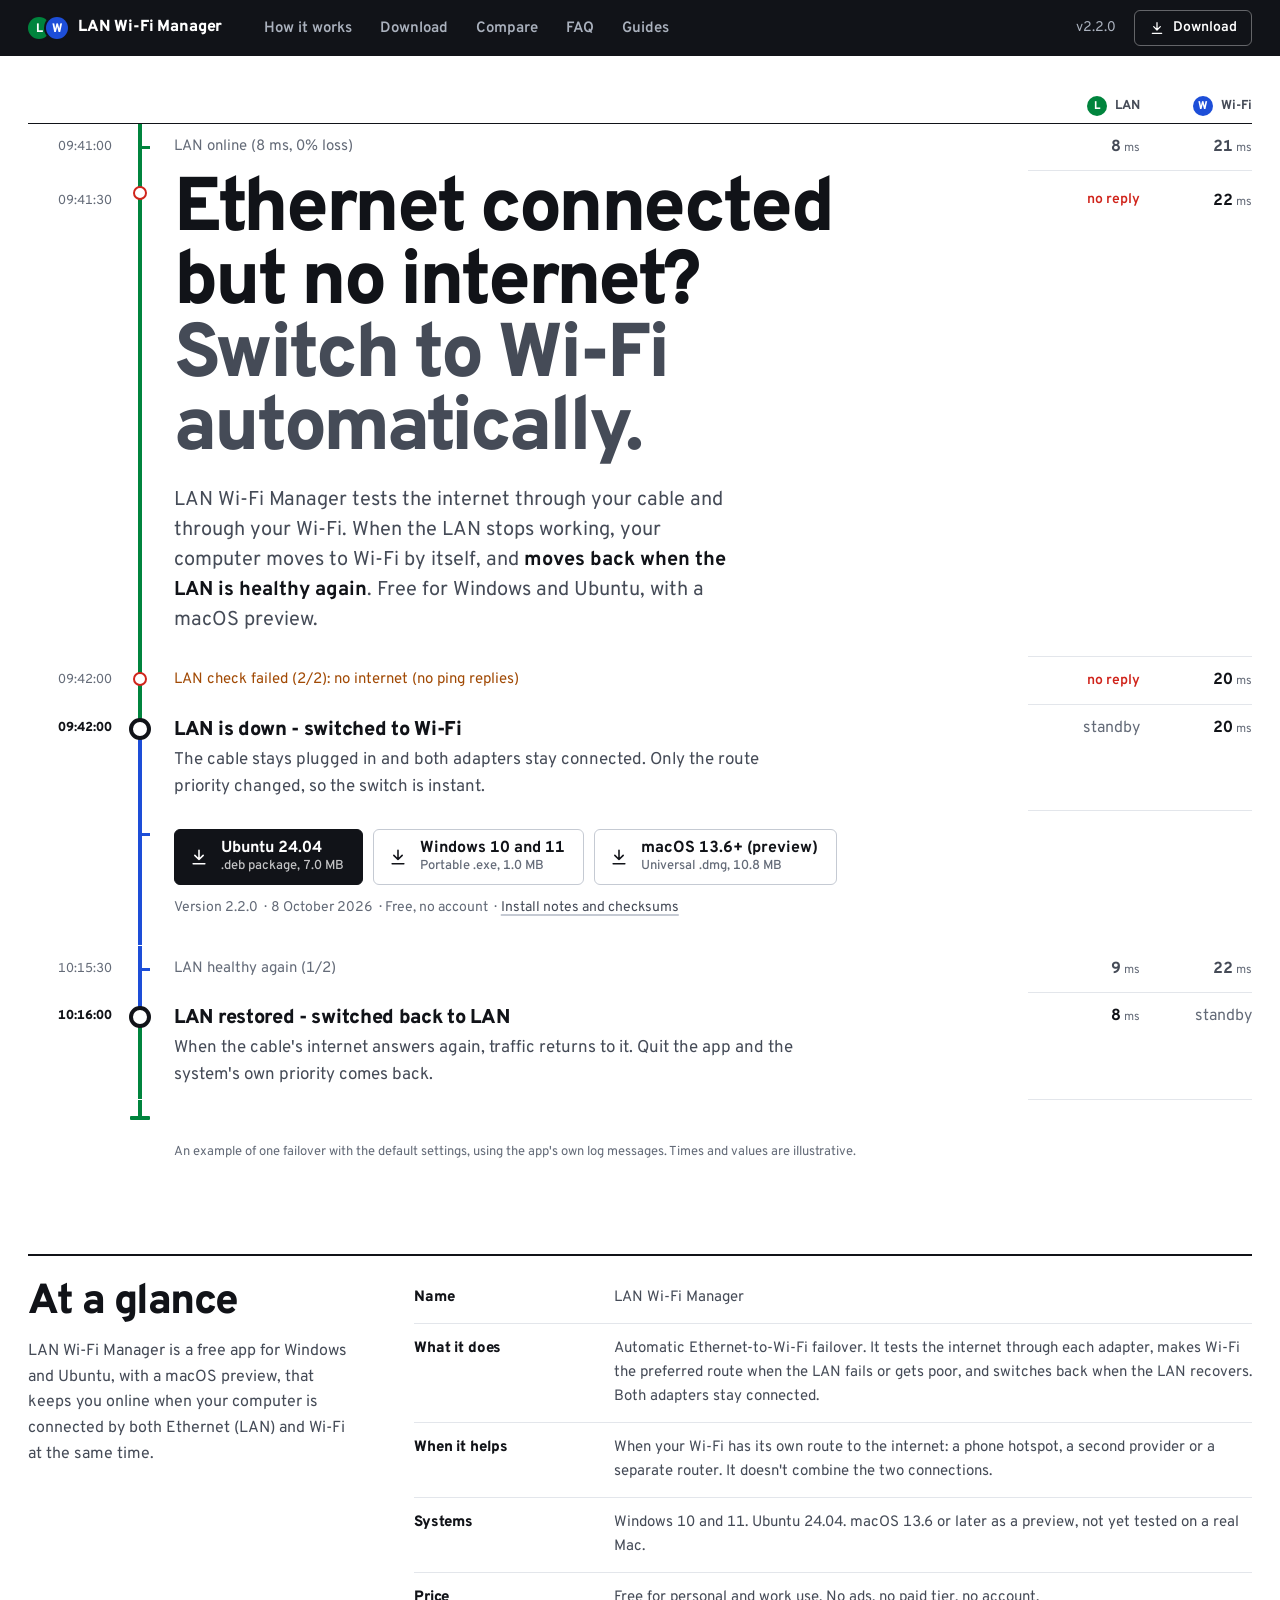
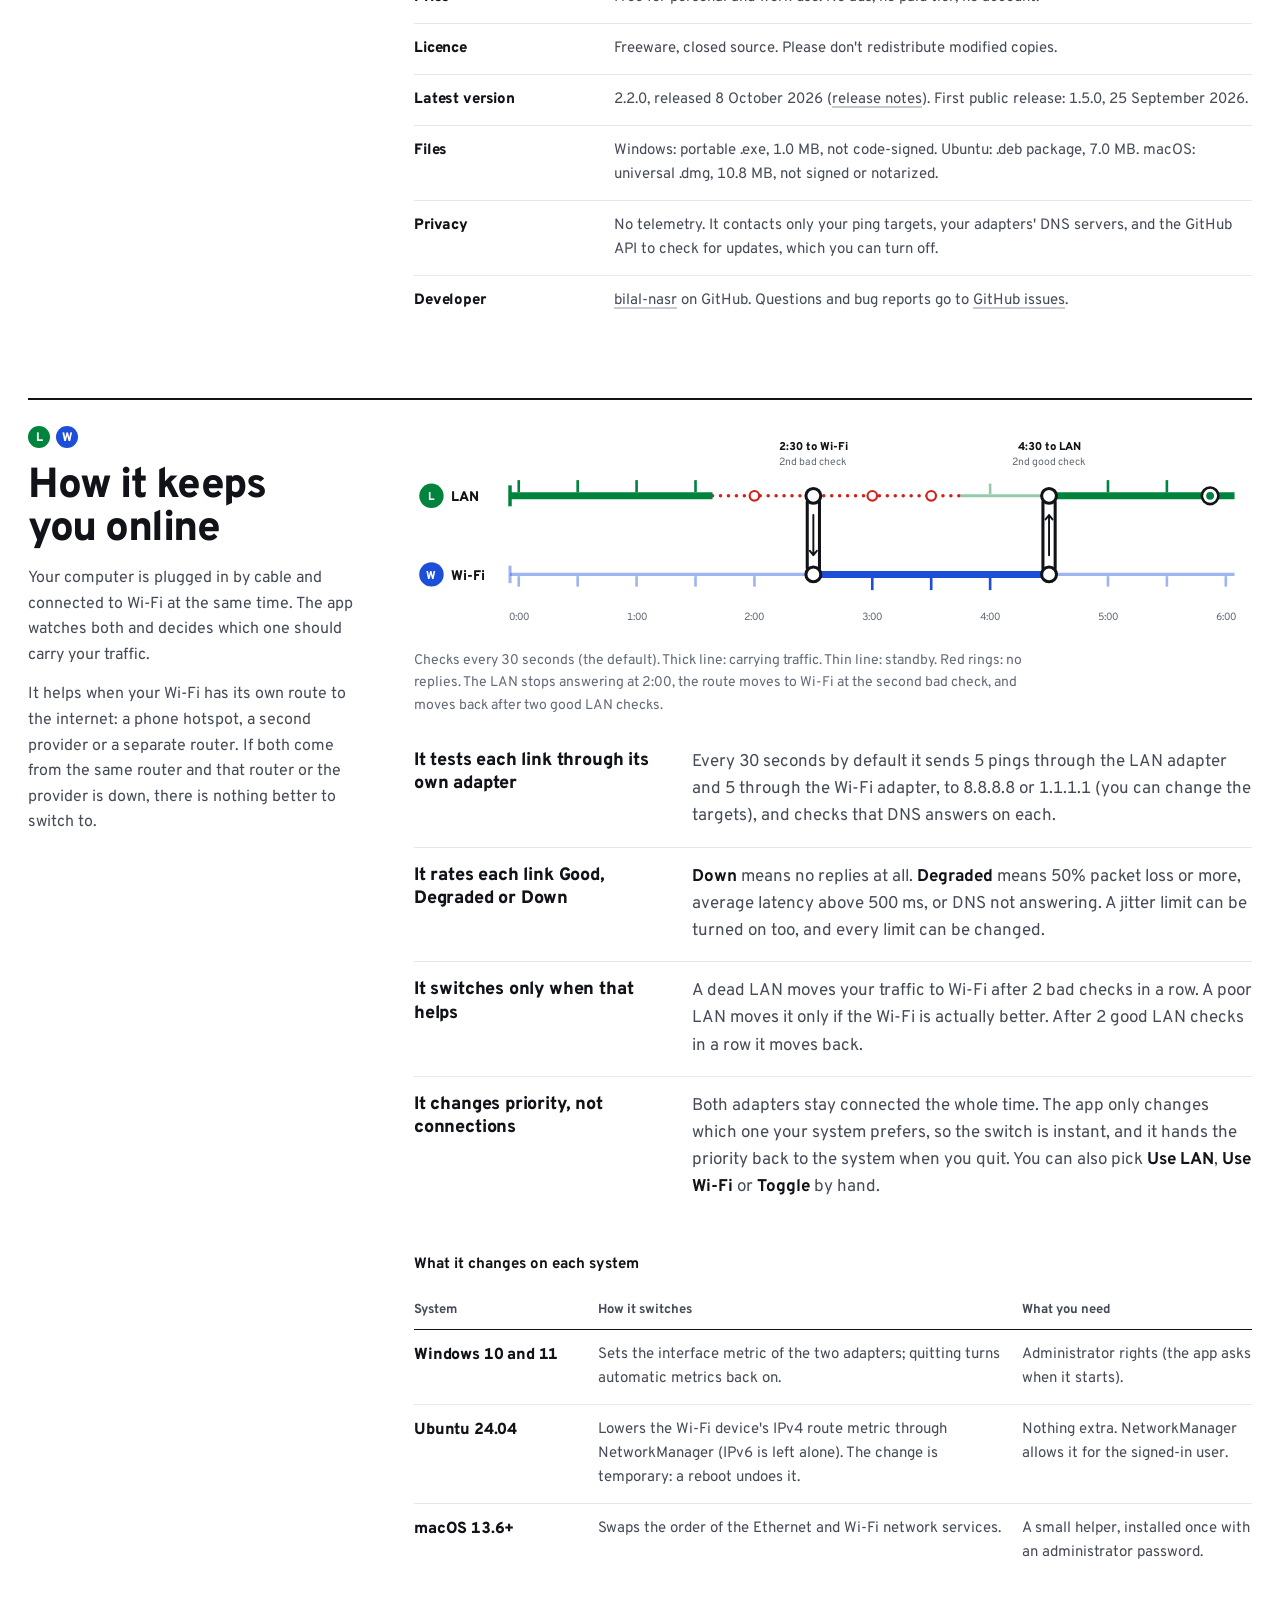
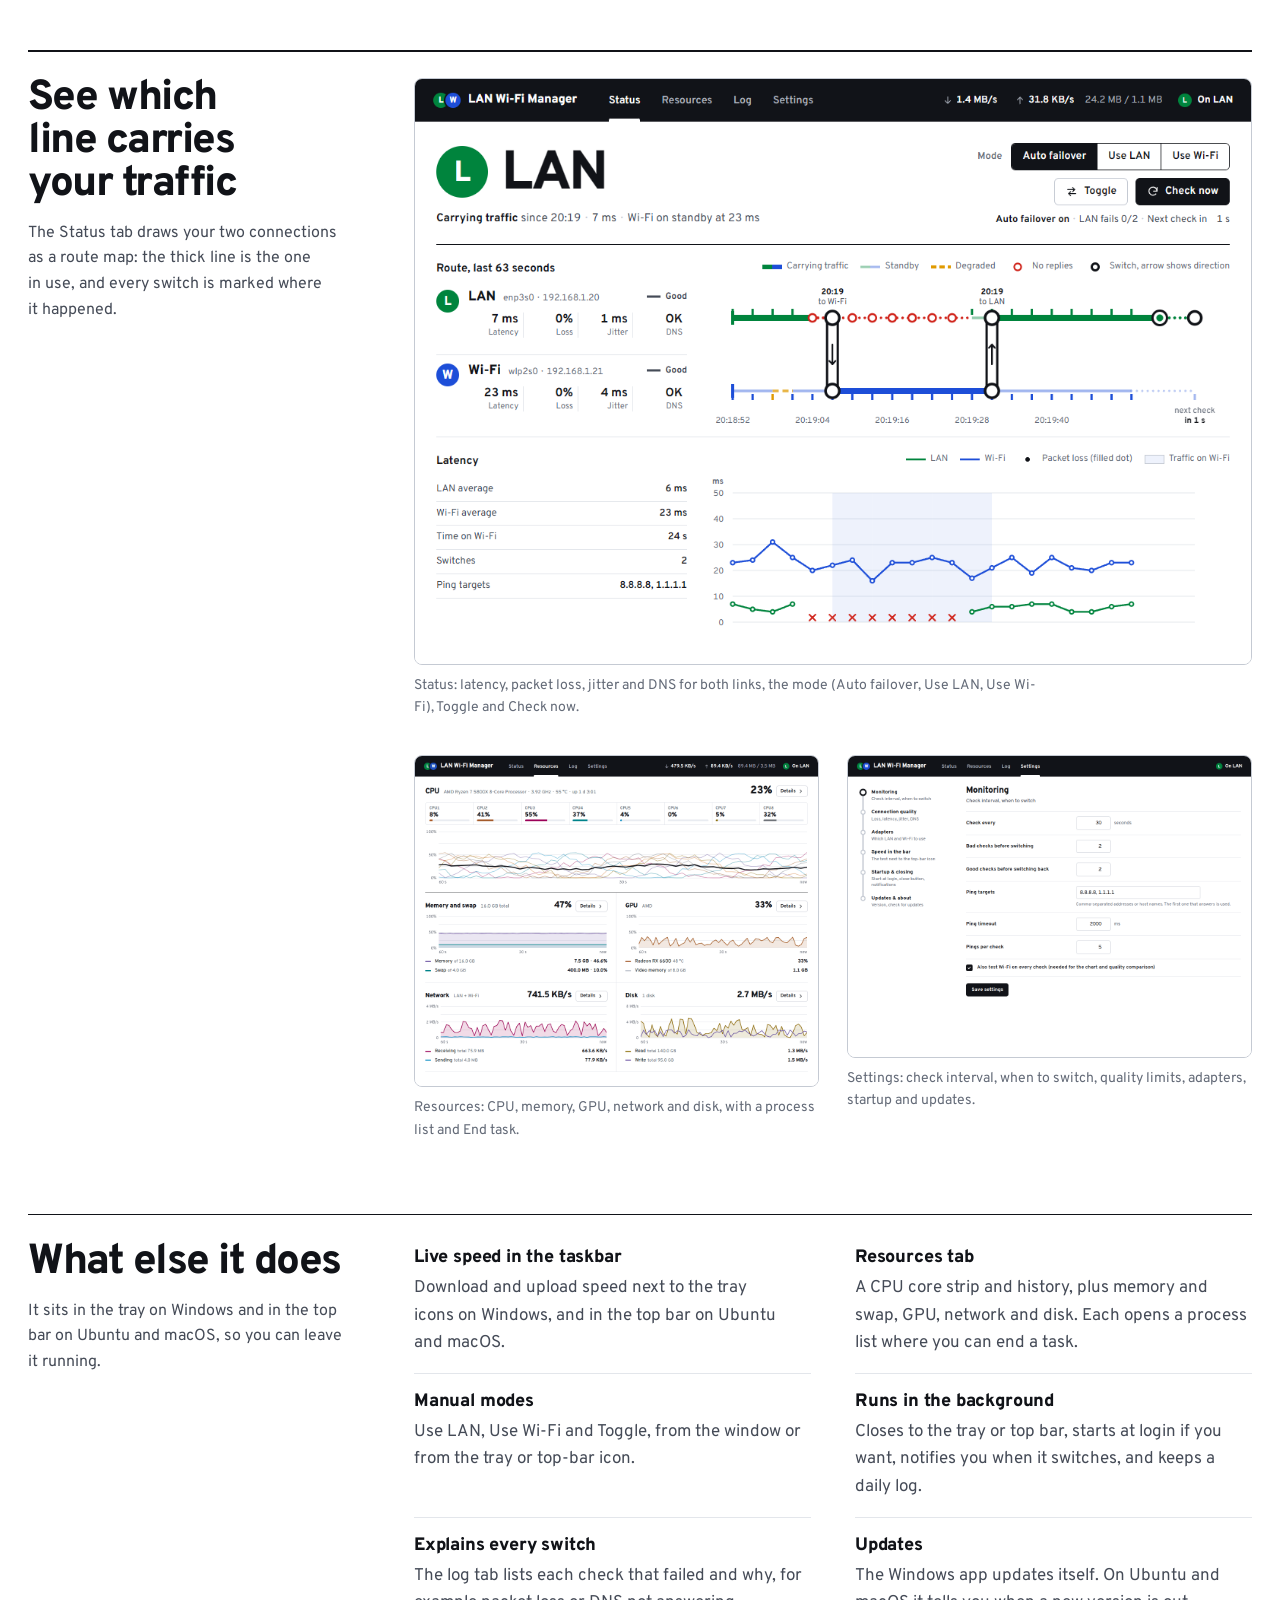
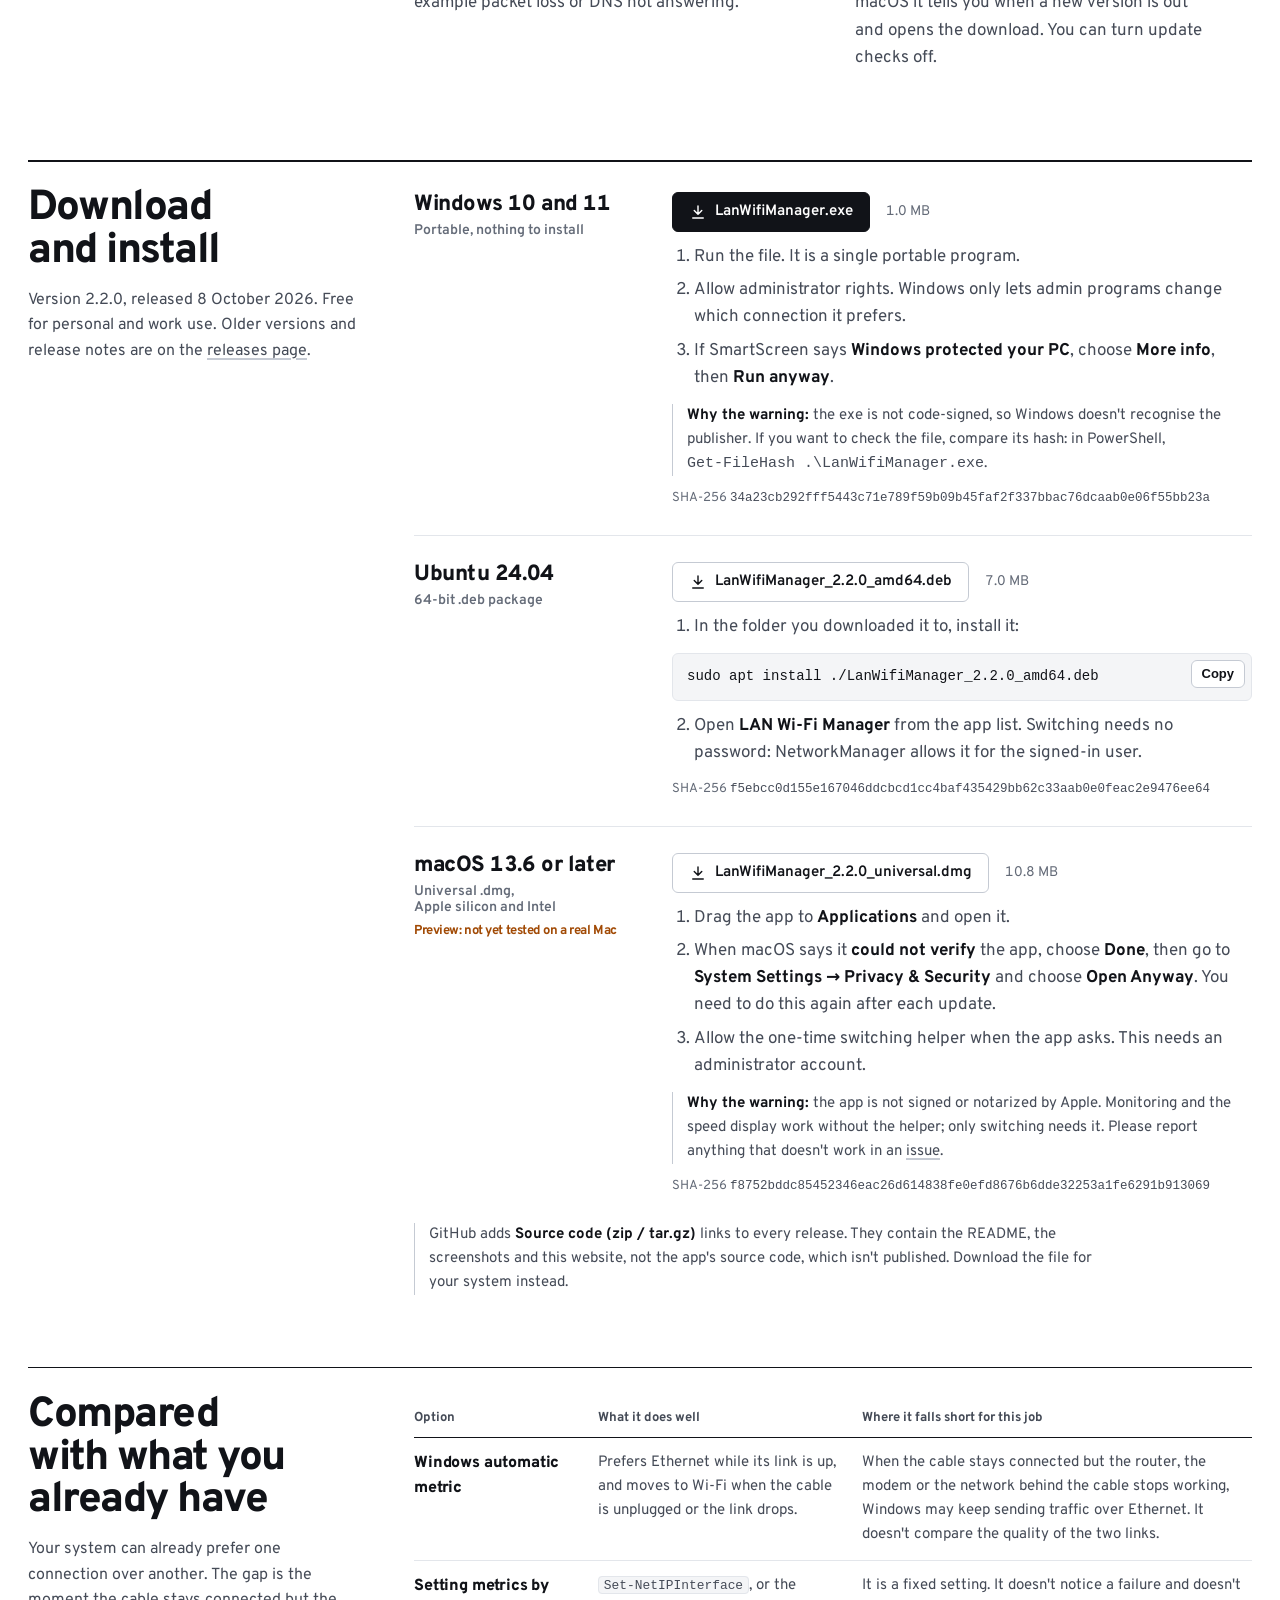
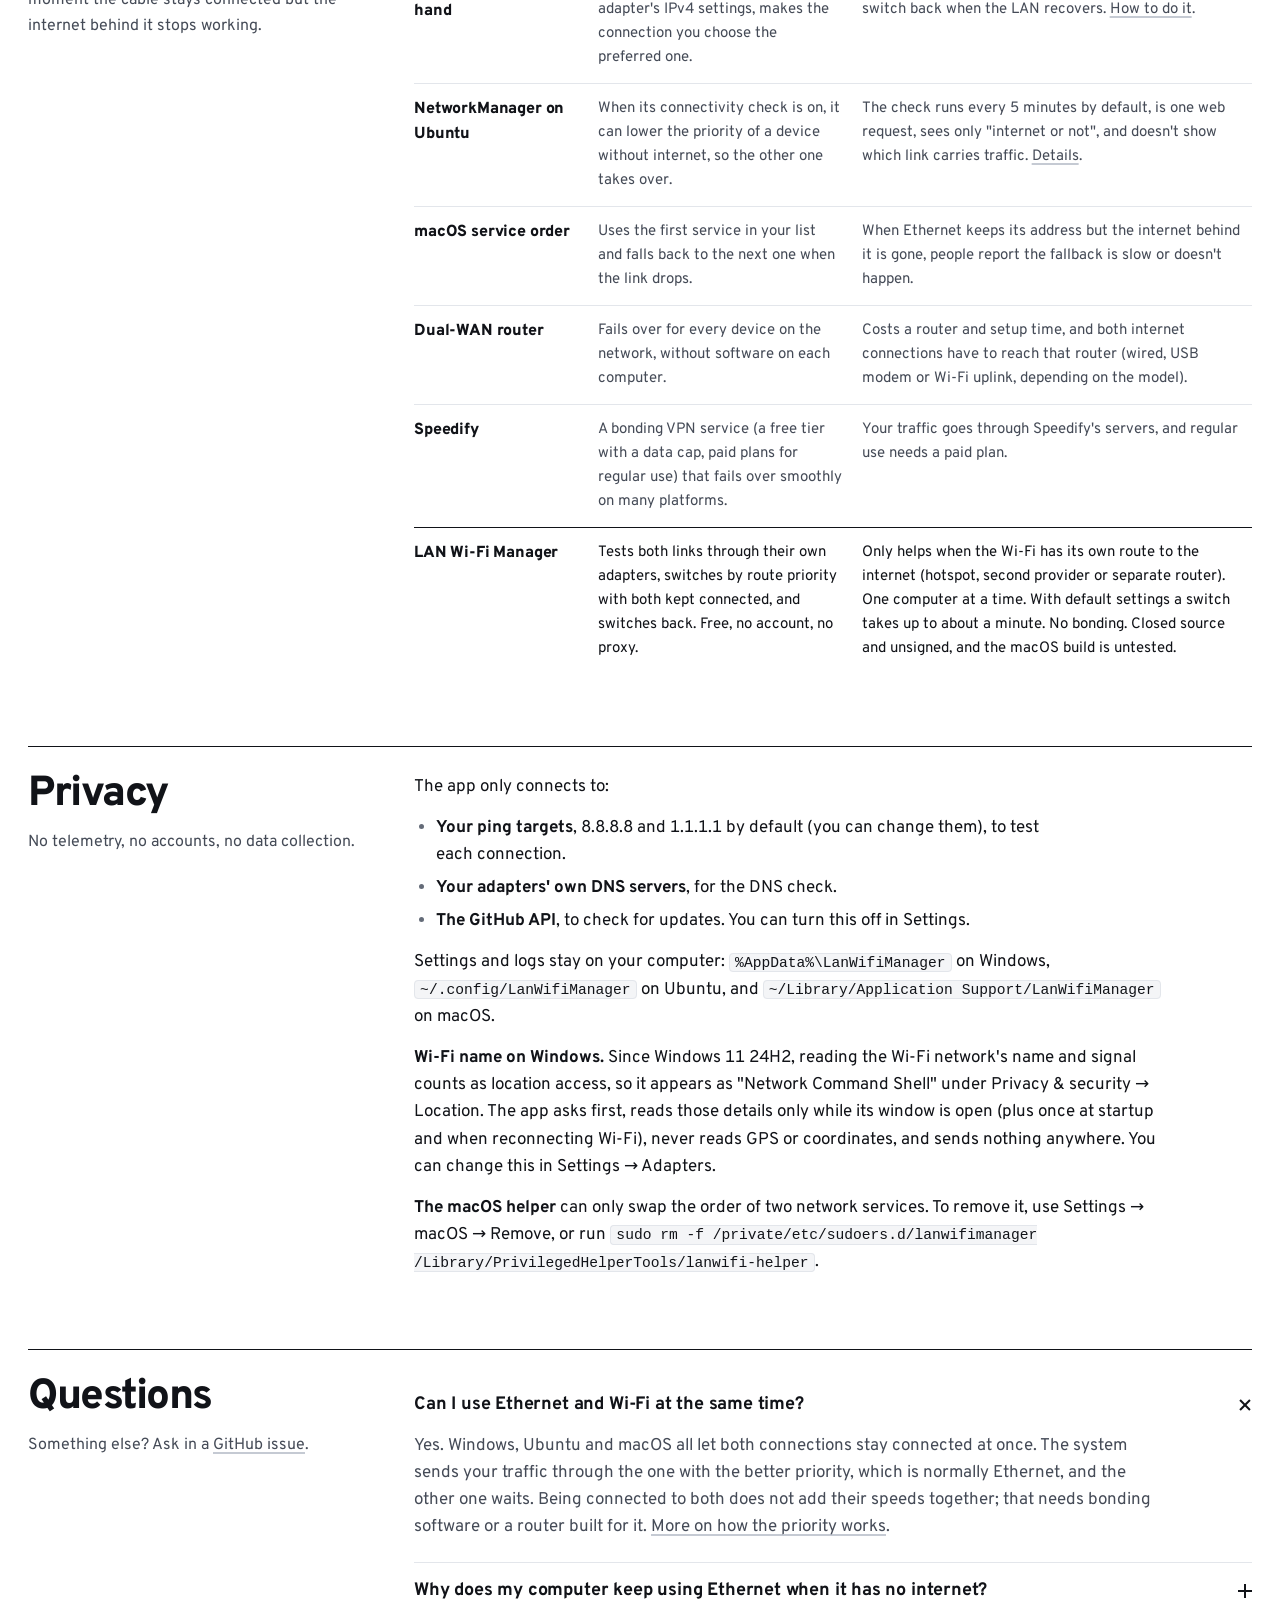
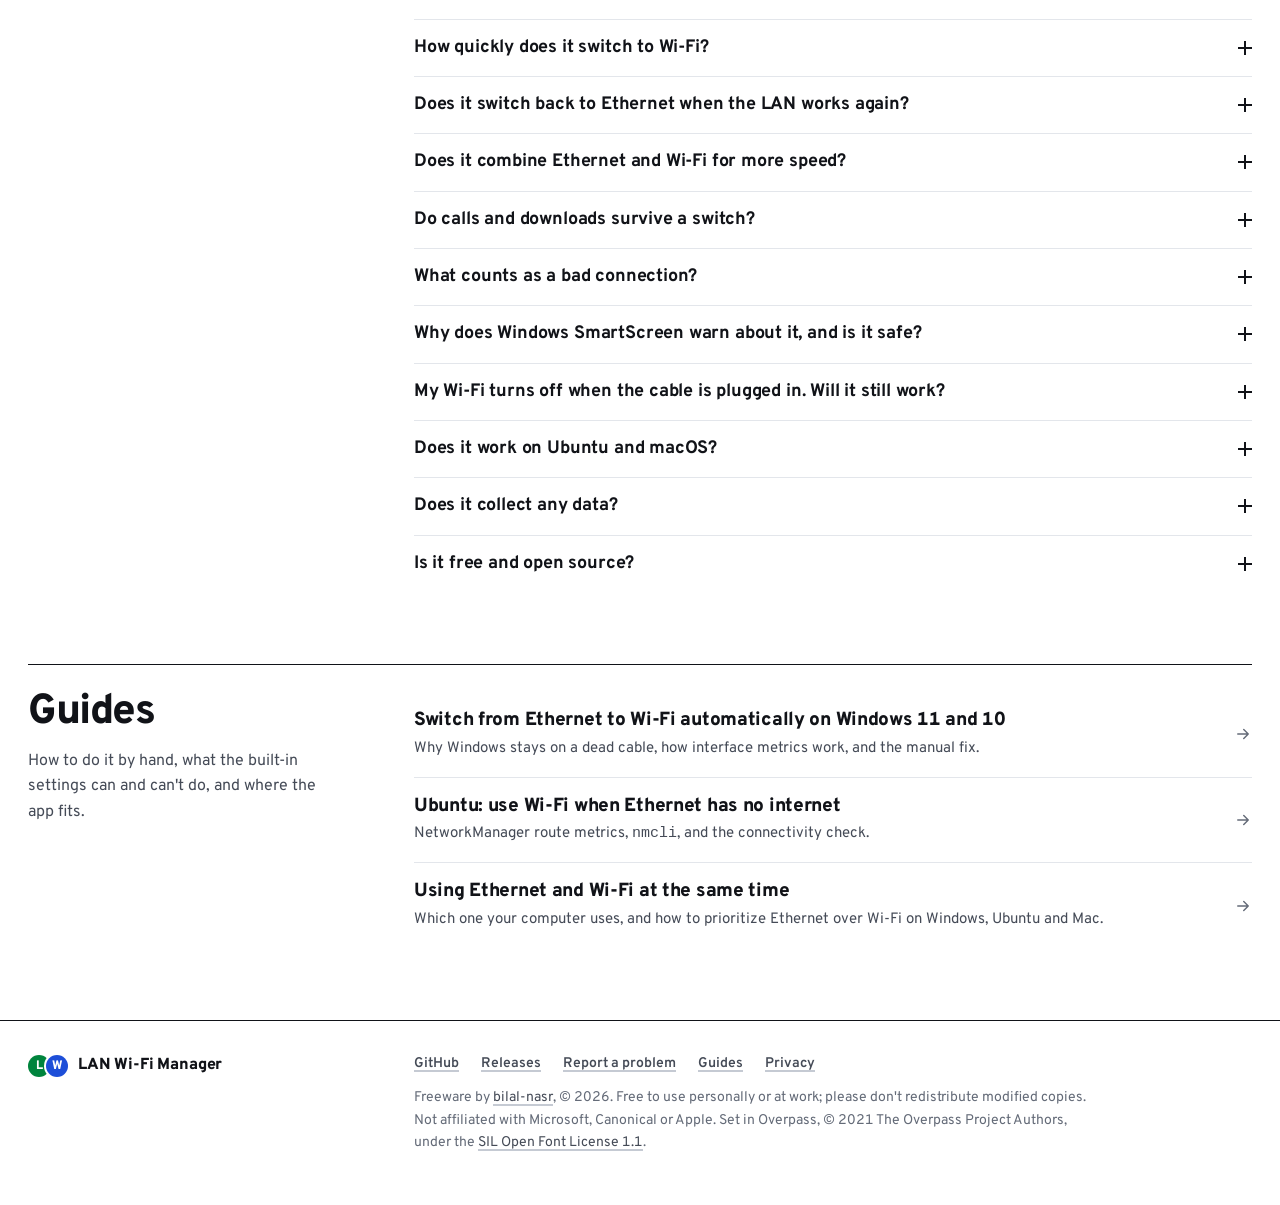
==== docs/index.html @ 9d7266e2 "Add website and update README GitHub Pages site in docs/ (home page, three guides, llms.txt, sitemap" ====
<!doctype html>
<html lang="en">
<head>
<meta charset="utf-8">
<meta name="viewport" content="width=device-width, initial-scale=1">
<title>LAN Wi-Fi Manager: auto-switch from Ethernet to Wi-Fi</title>
<meta name="description" content="Free for Windows and Ubuntu, with a macOS preview. When Ethernet is connected but has no internet, it moves traffic to Wi-Fi, then back when the LAN recovers.">
<link rel="canonical" href="https://bilal-nasr.github.io/lan-wifi-manager/">
<!-- google-site-verification: paste the Search Console meta tag here, for example
     <meta name="google-site-verification" content="..."> (URL-prefix property, HTML tag method) -->
<meta name="theme-color" content="#111318">
<meta name="color-scheme" content="light dark">
<meta name="author" content="bilal-nasr">
<meta property="og:type" content="website">
<meta property="og:site_name" content="LAN Wi-Fi Manager">
<meta property="og:title" content="LAN Wi-Fi Manager: auto-switch from Ethernet to Wi-Fi">
<meta property="og:description" content="Free for Windows and Ubuntu, with a macOS preview. When Ethernet is connected but has no internet, it moves traffic to Wi-Fi, then back when the LAN recovers.">
<meta property="og:url" content="https://bilal-nasr.github.io/lan-wifi-manager/">
<meta property="og:image" content="https://bilal-nasr.github.io/lan-wifi-manager/og-image.png">
<meta property="og:image:width" content="1280">
<meta property="og:image:height" content="640">
<meta property="og:image:alt" content="LAN Wi-Fi Manager route map: traffic moves from the green LAN line to the blue Wi-Fi line and back">
<meta property="og:locale" content="en_US">
<meta name="twitter:card" content="summary_large_image">
<meta name="twitter:title" content="LAN Wi-Fi Manager: auto-switch from Ethernet to Wi-Fi">
<meta name="twitter:description" content="Free for Windows and Ubuntu, with a macOS preview. When Ethernet is connected but has no internet, it moves traffic to Wi-Fi, then back when the LAN recovers.">
<meta name="twitter:image" content="https://bilal-nasr.github.io/lan-wifi-manager/og-image.png">
<meta name="twitter:image:alt" content="LAN Wi-Fi Manager route map: traffic moves from the green LAN line to the blue Wi-Fi line and back">
<link rel="icon" href="favicon.ico" sizes="any">
<link rel="icon" href="assets/icon-32.png" type="image/png" sizes="32x32">
<link rel="apple-touch-icon" href="apple-touch-icon.png">
<link rel="preload" href="fonts/overpass-latin.woff2" as="font" type="font/woff2" crossorigin>
<link rel="stylesheet" href="assets/site.css">
<link rel="alternate" type="text/plain" href="llms-full.txt" title="LAN Wi-Fi Manager: the whole site (home page and guides) as one Markdown file">
<script type="application/ld+json">
{
  "@context": "https://schema.org",
  "@graph": [
    {
      "@type": "Person",
      "@id": "https://bilal-nasr.github.io/lan-wifi-manager/#developer",
      "name": "bilal-nasr",
      "url": "https://github.com/bilal-nasr",
      "sameAs": ["https://github.com/bilal-nasr"]
    },
    {
      "@type": "WebSite",
      "@id": "https://bilal-nasr.github.io/lan-wifi-manager/#website",
      "name": "LAN Wi-Fi Manager",
      "url": "https://bilal-nasr.github.io/lan-wifi-manager/",
      "inLanguage": "en",
      "publisher": { "@id": "https://bilal-nasr.github.io/lan-wifi-manager/#developer" },
      "about": { "@id": "https://bilal-nasr.github.io/lan-wifi-manager/#app" }
    },
    {
      "@type": "SoftwareApplication",
      "@id": "https://bilal-nasr.github.io/lan-wifi-manager/#app",
      "name": "LAN Wi-Fi Manager",
      "description": "LAN Wi-Fi Manager is a free app for Windows and Ubuntu, with a macOS preview, that keeps you online when your computer is connected by both Ethernet (LAN) and Wi-Fi at the same time. It tests the internet through each adapter and, when the LAN fails or gets poor, makes Wi-Fi the preferred route, then switches back when the LAN recovers. It helps when your Wi-Fi has its own route to the internet: a phone hotspot, a second provider or a separate router.",
      "url": "https://bilal-nasr.github.io/lan-wifi-manager/",
      "sameAs": ["https://github.com/bilal-nasr/lan-wifi-manager"],
      "applicationCategory": "UtilitiesApplication",
      "applicationSubCategory": "Network failover",
      "operatingSystem": "Windows 10, Windows 11, Ubuntu 24.04, macOS 13.6 or later",
      "softwareVersion": "2.2.0",
      "datePublished": "2026-09-25",
      "dateModified": "2026-10-08",
      "releaseNotes": "https://github.com/bilal-nasr/lan-wifi-manager/releases/tag/v2.2.0",
      "license": "https://github.com/bilal-nasr/lan-wifi-manager#license",
      "isAccessibleForFree": true,
      "image": "https://bilal-nasr.github.io/lan-wifi-manager/og-image.png",
      "screenshot": [
        "https://bilal-nasr.github.io/lan-wifi-manager/status.png",
        "https://bilal-nasr.github.io/lan-wifi-manager/resources.png",
        "https://bilal-nasr.github.io/lan-wifi-manager/settings.png"
      ],
      "downloadUrl": [
        "https://github.com/bilal-nasr/lan-wifi-manager/releases/download/v2.2.0/LanWifiManager.exe",
        "https://github.com/bilal-nasr/lan-wifi-manager/releases/download/v2.2.0/LanWifiManager_2.2.0_amd64.deb",
        "https://github.com/bilal-nasr/lan-wifi-manager/releases/download/v2.2.0/LanWifiManager_2.2.0_universal.dmg"
      ],
      "author": { "@id": "https://bilal-nasr.github.io/lan-wifi-manager/#developer" },
      "publisher": { "@id": "https://bilal-nasr.github.io/lan-wifi-manager/#developer" },
      "offers": { "@type": "Offer", "price": "0", "priceCurrency": "USD" }
    }
  ]
}
</script>
<script type="application/ld+json">
{
  "@context": "https://schema.org",
  "@type": "FAQPage",
  "mainEntity": [
    { "@type": "Question", "name": "Can I use Ethernet and Wi-Fi at the same time?",
      "acceptedAnswer": { "@type": "Answer", "text": "Yes. Windows, Ubuntu and macOS all let both connections stay connected at once. The system sends your traffic through the one with the better priority, which is normally Ethernet, and the other one waits. Being connected to both does not add their speeds together; that needs bonding software or a router built for it." } },
    { "@type": "Question", "name": "Why does my computer keep using Ethernet when it has no internet?",
      "acceptedAnswer": { "@type": "Answer", "text": "The system ranks connections by their link, not by whether the internet behind them works. While the cable is plugged in and the adapter has an address, Ethernet keeps the better priority, even if the router, the modem or the network behind the cable has stopped working. Windows may show \"No internet\" and still send traffic over Ethernet. LAN Wi-Fi Manager tests the internet through each adapter and moves the priority to Wi-Fi when the LAN stops answering. That helps when your Wi-Fi reaches the internet a different way, such as a phone hotspot, a second provider or a separate router. If both come from the same router and that router or the provider is down, there is nothing better to switch to." } },
    { "@type": "Question", "name": "How quickly does it switch to Wi-Fi?",
      "acceptedAnswer": { "@type": "Answer", "text": "Usually within about a minute of the LAN failing, with the default settings. It checks every 30 seconds and switches after 2 bad checks in a row. In Settings, Monitoring, you can check as often as every 5 seconds and switch after a single bad check. The switch itself is immediate, because the Wi-Fi is already connected." } },
    { "@type": "Question", "name": "Does it switch back to Ethernet when the LAN works again?",
      "acceptedAnswer": { "@type": "Answer", "text": "Yes. In Auto mode it moves back once the LAN has passed 2 good checks in a row (you can change the number), so a flaky cable does not make it bounce back and forth. When you quit, it hands the priority back to the system: on Windows it turns automatic metrics back on (so a metric you had set by hand is not kept), and on Ubuntu and macOS it restores the original order. That happens only while the setting to give the priority back on quit is on, which it is by default." } },
    { "@type": "Question", "name": "Does it combine Ethernet and Wi-Fi for more speed?",
      "acceptedAnswer": { "@type": "Answer", "text": "No. It is failover, not bonding. Your traffic goes through one connection at a time, and the app only decides which one." } },
    { "@type": "Question", "name": "Do calls and downloads survive a switch?",
      "acceptedAnswer": { "@type": "Answer", "text": "Not reliably. The app changes route priority only; it does not bond links, proxy or tunnel traffic. Connections that were open on the dead link usually have to reconnect; it doesn't keep sessions alive the way a bonding VPN can." } },
    { "@type": "Question", "name": "What counts as a bad connection?",
      "acceptedAnswer": { "@type": "Answer", "text": "A link is Down when none of its pings get a reply, and Degraded at 50% packet loss or more, average latency above 500 ms, or when DNS does not answer through it. A jitter limit can be turned on too. A Down LAN always leads to a switch. A Degraded LAN leads to a switch only when the Wi-Fi is Good. All of these limits can be changed in Settings." } },
    { "@type": "Question", "name": "Why does Windows SmartScreen warn about it, and is it safe?",
      "acceptedAnswer": { "@type": "Answer", "text": "SmartScreen shows \"Windows protected your PC\" because the exe is not code-signed, as it does for most new unsigned programs. Whether to trust it is your call: it is free but closed source, so you are trusting the author; there is no telemetry and it only contacts the addresses listed under Privacy. You can compare the file's SHA-256 hash with the one listed on this page. To run it, choose More info, then Run anyway. The app asks for administrator rights because changing which connection Windows prefers needs them." } },
    { "@type": "Question", "name": "My Wi-Fi turns off when the cable is plugged in. Will it still work?",
      "acceptedAnswer": { "@type": "Answer", "text": "Yes, but switching is instant only when the Wi-Fi is already connected. On Windows, if the Wi-Fi is disconnected when a switch is needed, the app first tries to connect it to your saved network (choose it in Settings, Adapters). Some Wi-Fi drivers have an option such as \"Disable Upon Wired Connect\", and the Windows policy \"Minimize the number of simultaneous connections\" can also keep Wi-Fi disconnected while Ethernet is up; turn those off if you can." } },
    { "@type": "Question", "name": "Does it work on Ubuntu and macOS?",
      "acceptedAnswer": { "@type": "Answer", "text": "Yes on Ubuntu 24.04; on macOS 13.6 or later it is a preview that has not yet been tested on a real Mac. Ubuntu gets a .deb package; it switches through NetworkManager and needs no password for the signed-in user. The macOS build is not signed or notarized, so macOS asks you to allow it under Privacy & Security, and switching needs a small helper that is installed once with an administrator password." } },
    { "@type": "Question", "name": "Does it collect any data?",
      "acceptedAnswer": { "@type": "Answer", "text": "No. There is no telemetry and no account. The app only contacts your ping targets (8.8.8.8 and 1.1.1.1 by default), your adapters' own DNS servers for the DNS check, and the GitHub API to look for updates, which you can turn off. Settings and logs stay on your computer." } },
    { "@type": "Question", "name": "Is it free and open source?",
      "acceptedAnswer": { "@type": "Answer", "text": "It is free, but not open source. You can use it at home or at work, with no ads or paid tier. The source code is not published, and the GitHub repository holds only the README, screenshots, this website and releases." } }
  ]
}
</script>
</head>
<body>
<svg width="0" height="0" style="position:absolute" aria-hidden="true" focusable="false">
  <symbol id="i-down" viewBox="0 0 24 24"><path d="M12 4v11M7 10l5 5 5-5M5 20h14"/></symbol>
  <symbol id="i-right" viewBox="0 0 24 24"><path d="M5 12h14M13 6l6 6-6 6"/></symbol>
</svg>
<a class="skip" href="#main">Skip to content</a>

<header class="band">
  <div class="wrap band-in">
    <a class="brand" href="./" aria-label="LAN Wi-Fi Manager, home">
      <span class="brand-mark" aria-hidden="true"><i class="bullet lan">L</i><i class="bullet wifi">W</i></span>
      LAN Wi-Fi Manager
    </a>
    <nav class="nav" aria-label="Main">
      <ul>
        <li><a href="#how-it-works">How it works</a></li>
        <li><a href="#download">Download</a></li>
        <li class="nav-opt"><a href="#compare">Compare</a></li>
        <li><a href="#faq">FAQ</a></li>
        <li><a href="guides/">Guides</a></li>
      </ul>
    </nav>
    <div class="band-right">
      <span class="ver">v2.2.0</span>
      <a class="band-cta" href="#download"><svg class="icon" aria-hidden="true"><use href="#i-down"/></svg>Download</a>
    </div>
  </div>
</header>

<main id="main">
  <section class="hero" aria-labelledby="title">
    <div class="wrap">
      <div class="log">
        <div class="log-head" aria-hidden="true">
          <span class="pad"></span><span class="pad"></span><span class="pad"></span>
          <span class="colh"><i class="bullet lan">L</i>LAN</span>
          <span class="colh"><i class="bullet wifi">W</i>Wi-Fi</span>
        </div>

        <div class="row note mobile-hide" aria-hidden="true">
          <span class="t">09:41<span class="s">:00</span></span><span class="spine" style="--i:0"></span>
          <p class="msg">LAN online (8 ms, 0% loss)</p>
          <span class="m">8<em>ms</em></span><span class="m">21<em>ms</em></span>
        </div>

        <div class="row down lead">
          <span class="t" aria-hidden="true">09:41<span class="s">:30</span></span><span class="spine" style="--i:1"></span>
          <div class="msg">
            <h1 id="title">Ethernet connected but no internet? <span class="tail">Switch to <span class="nw">Wi-Fi</span> automatically.</span></h1>
            <p class="lede">LAN Wi-Fi Manager tests the internet through your cable and through your Wi-Fi. When the LAN stops working, your computer moves to Wi-Fi by itself, and <b>moves back when the LAN is healthy again</b>. Free for Windows and Ubuntu, with a macOS preview.</p>
          </div>
          <span class="m no" aria-hidden="true">no reply</span><span class="m" aria-hidden="true">22<em>ms</em></span>
        </div>

        <div class="row warn down" aria-hidden="true">
          <span class="t">09:42<span class="s">:00</span></span><span class="spine" style="--i:2"></span>
          <p class="msg">LAN check failed (2/2): no internet (no ping replies)</p>
          <span class="m no">no reply</span><span class="m">20<em>ms</em></span>
        </div>

        <div class="row switch to-wifi on-wifi">
          <span class="t" aria-hidden="true">09:42<span class="s">:00</span></span><span class="spine" style="--i:3"></span>
          <div class="msg">
            <strong>LAN is down - switched to Wi-Fi</strong>
            <p>The cable stays plugged in and both adapters stay connected. Only the route priority changed, so the switch is instant.</p>
          </div>
          <span class="m idle" aria-hidden="true">standby</span><span class="m" aria-hidden="true">20<em>ms</em></span>
        </div>

        <div class="row cta on-wifi">
          <span class="t"></span><span class="spine" style="--i:4"></span>
          <div class="msg">
            <div class="get" aria-label="Download version 2.2.0" role="group">
              <a class="btn primary" data-os="win" href="https://github.com/bilal-nasr/lan-wifi-manager/releases/download/v2.2.0/LanWifiManager.exe">
                <svg class="icon" aria-hidden="true"><use href="#i-down"/></svg>
                <span><b>Windows 10 and 11</b><small>Portable .exe, 1.0 MB</small></span>
              </a>
              <a class="btn" data-os="linux" href="https://github.com/bilal-nasr/lan-wifi-manager/releases/download/v2.2.0/LanWifiManager_2.2.0_amd64.deb">
                <svg class="icon" aria-hidden="true"><use href="#i-down"/></svg>
                <span><b>Ubuntu 24.04</b><small>.deb package, 7.0 MB</small></span>
              </a>
              <a class="btn" data-os="mac" href="https://github.com/bilal-nasr/lan-wifi-manager/releases/download/v2.2.0/LanWifiManager_2.2.0_universal.dmg">
                <svg class="icon" aria-hidden="true"><use href="#i-down"/></svg>
                <span><b>macOS 13.6+ (preview)</b><small>Universal .dmg, 10.8 MB</small></span>
              </a>
            </div>
            <p class="get-meta">Version 2.2.0<span class="dot" aria-hidden="true">·</span>8 October 2026<span class="dot" aria-hidden="true">·</span>Free, no account<span class="dot" aria-hidden="true">·</span><a href="#download">Install notes and checksums</a></p>
          </div>
          <span class="m" aria-hidden="true"></span><span class="m" aria-hidden="true"></span>
        </div>

        <div class="row note on-wifi mobile-hide" aria-hidden="true">
          <span class="t">10:15<span class="s">:30</span></span><span class="spine" style="--i:5"></span>
          <p class="msg">LAN healthy again (1/2)</p>
          <span class="m">9<em>ms</em></span><span class="m">22<em>ms</em></span>
        </div>

        <div class="row switch to-lan">
          <span class="t" aria-hidden="true">10:16<span class="s">:00</span></span><span class="spine" style="--i:6"></span>
          <div class="msg">
            <strong>LAN restored - switched back to LAN</strong>
            <p>When the cable's internet answers again, traffic returns to it. Quit the app and the system's own priority comes back.</p>
          </div>
          <span class="m" aria-hidden="true">8<em>ms</em></span><span class="m idle" aria-hidden="true">standby</span>
        </div>
        <div class="row end" aria-hidden="true"><span class="t"></span><span class="spine" style="--i:7"></span><span class="msg"></span><span class="m"></span><span class="m"></span></div>
      </div>
      <p class="hero-foot">An example of one failover with the default settings, using the app's own log messages. Times and values are illustrative.</p>
    </div>
  </section>

  <section class="section" id="at-a-glance" aria-labelledby="h-glance">
    <div class="wrap board">
      <header>
        <h2 id="h-glance">At a glance</h2>
        <p>LAN Wi-Fi Manager is a free app for Windows and Ubuntu, with a macOS preview, that keeps you online when your computer is connected by both Ethernet (LAN) and Wi-Fi at the same time.</p>
      </header>
      <div class="board-body">
        <table class="table glance" aria-labelledby="h-glance">
          <tbody>
            <tr><th scope="row">Name</th><td>LAN Wi-Fi Manager</td></tr>
            <tr><th scope="row">What it does</th><td>Automatic Ethernet-to-Wi-Fi failover. It tests the internet through each adapter, makes Wi-Fi the preferred route when the LAN fails or gets poor, and switches back when the LAN recovers. Both adapters stay connected.</td></tr>
            <tr><th scope="row">When it helps</th><td>When your Wi-Fi has its own route to the internet: a phone hotspot, a second provider or a separate router. It doesn't combine the two connections.</td></tr>
            <tr><th scope="row">Systems</th><td>Windows 10 and 11. Ubuntu 24.04. macOS 13.6 or later as a preview, not yet tested on a real Mac.</td></tr>
            <tr><th scope="row">Price</th><td>Free for personal and work use. No ads, no paid tier, no account.</td></tr>
            <tr><th scope="row">Licence</th><td>Freeware, closed source. Please don't redistribute modified copies.</td></tr>
            <tr><th scope="row">Latest version</th><td>2.2.0, released <time datetime="2026-10-08">8 October 2026</time> (<a href="https://github.com/bilal-nasr/lan-wifi-manager/releases/tag/v2.2.0">release notes</a>). First public release: 1.5.0, <time datetime="2026-09-25">25 September 2026</time>.</td></tr>
            <tr><th scope="row">Files</th><td>Windows: portable .exe, 1.0 MB, not code-signed. Ubuntu: .deb package, 7.0 MB. macOS: universal .dmg, 10.8 MB, not signed or notarized.</td></tr>
            <tr><th scope="row">Privacy</th><td>No telemetry. It contacts only your ping targets, your adapters' DNS servers, and the GitHub API to check for updates, which you can turn off.</td></tr>
            <tr><th scope="row">Developer</th><td><a href="https://github.com/bilal-nasr">bilal-nasr</a> on GitHub. Questions and bug reports go to <a href="https://github.com/bilal-nasr/lan-wifi-manager/issues">GitHub issues</a>.</td></tr>
          </tbody>
        </table>
      </div>
    </div>
  </section>

  <section class="section" id="how-it-works" aria-labelledby="h-how">
    <div class="wrap board">
      <header>
        <div class="bullets" aria-hidden="true"><i class="bullet lan">L</i><i class="bullet wifi">W</i></div>
        <h2 id="h-how">How it keeps you online</h2>
        <p>Your computer is plugged in by cable and connected to Wi-Fi at the same time. The app watches both and decides which one should carry your traffic.</p>
        <p>It helps when your Wi-Fi has its own route to the internet: a phone hotspot, a second provider or a separate router. If both come from the same router and that router or the provider is down, there is nothing better to switch to.</p>
      </header>
      <div class="board-body">
        <figure class="strip">
          <div class="strip-scroll" tabindex="0" role="region" aria-label="Route map example, scrolls sideways on small screens">
          <svg viewBox="0 0 960 240" role="img" aria-labelledby="strip-t strip-d">
            <title id="strip-t">Route map of a failover</title>
            <desc id="strip-d">Two horizontal lines, LAN in green on top and Wi-Fi in blue below, with a check every 30 seconds. Traffic runs on LAN until the LAN stops replying at 2:00. After the second failed check, at 2:30, a vertical interchange moves traffic down to Wi-Fi. The LAN answers again at 4:00, and after its second good check, at 4:30, traffic moves back up to LAN.</desc>
            <g aria-hidden="true">
              <!-- line names -->
              <circle class="bl" cx="20" cy="80" r="14"/><text class="bi" x="20" y="85" text-anchor="middle">L</text>
              <text class="name" x="42" y="86">LAN</text>
              <circle class="bw" cx="20" cy="170" r="14"/><text class="bi" x="20" y="175" text-anchor="middle">W</text>
              <text class="name" x="42" y="176">Wi-Fi</text>
              <!-- standby tracks -->
              <line class="wifi-stb" x1="110" y1="170" x2="457.5" y2="170" stroke-width="3.5"/>
              <line class="wifi-stb" x1="727.5" y1="170" x2="940" y2="170" stroke-width="3.5"/>
              <line class="lan-stb" x1="626" y1="80" x2="727.5" y2="80" stroke-width="3.5"/>
              <!-- the LAN with no replies -->
              <line class="down-trk" x1="342" y1="80" x2="626" y2="80" stroke-width="4" stroke-linecap="round" stroke-dasharray="0.1 9"/>
              <!-- running lines -->
              <line class="lan-run" x1="110" y1="80" x2="342" y2="80" stroke-width="8"/>
              <line class="wifi-run" x1="457.5" y1="170" x2="727.5" y2="170" stroke-width="8"/>
              <line class="lan-run" x1="727.5" y1="80" x2="940" y2="80" stroke-width="8"/>
              <!-- termini -->
              <line class="lan-run" x1="110" y1="68" x2="110" y2="92" stroke-width="4"/>
              <line class="wifi-stb" x1="110" y1="160" x2="110" y2="180" stroke-width="3.5"/>
              <!-- stations: LAN ticks above, Wi-Fi ticks below -->
              <g class="tick-lan" stroke-width="3">
                <line x1="120" y1="62" x2="120" y2="76"/><line x1="187.5" y1="62" x2="187.5" y2="76"/><line x1="255" y1="62" x2="255" y2="76"/><line x1="322.5" y1="62" x2="322.5" y2="76"/>
                <line x1="795" y1="62" x2="795" y2="76"/><line x1="862.5" y1="62" x2="862.5" y2="76"/>
              </g>
              <g class="tick-lan" stroke-width="3" opacity=".42"><line x1="660" y1="66" x2="660" y2="78"/></g>
              <g class="tick-wifi" stroke-width="3" opacity=".42">
                <line x1="120" y1="172" x2="120" y2="184"/><line x1="187.5" y1="172" x2="187.5" y2="184"/><line x1="255" y1="172" x2="255" y2="184"/><line x1="322.5" y1="172" x2="322.5" y2="184"/><line x1="390" y1="172" x2="390" y2="184"/>
                <line x1="795" y1="172" x2="795" y2="184"/><line x1="862.5" y1="172" x2="862.5" y2="184"/><line x1="930" y1="172" x2="930" y2="184"/>
              </g>
              <g class="tick-wifi" stroke-width="3">
                <line x1="525" y1="174" x2="525" y2="188"/><line x1="592.5" y1="174" x2="592.5" y2="188"/><line x1="660" y1="174" x2="660" y2="188"/>
              </g>
              <!-- no replies -->
              <g class="ring-down" stroke-width="2.5">
                <circle cx="390" cy="80" r="5.5"/><circle cx="525" cy="80" r="5.5"/><circle cx="592.5" cy="80" r="5.5"/>
              </g>
              <!-- interchanges -->
              <rect class="cap" x="450.5" y="80" width="14" height="90" rx="7" stroke-width="3.5"/>
              <path d="M457.5 102V148M453.5 143l4 5 4-5" fill="none" stroke="currentColor" class="arrow" stroke-width="2.2" stroke-linecap="round" stroke-linejoin="round" style="color:var(--ink)"/>
              <circle class="ring-x" cx="457.5" cy="80" r="8.5" stroke-width="3.5"/>
              <circle class="ring-x" cx="457.5" cy="170" r="8.5" stroke-width="3.5"/>
              <rect class="cap" x="720.5" y="80" width="14" height="90" rx="7" stroke-width="3.5"/>
              <path d="M727.5 148V102M723.5 107l4-5 4 5" fill="none" stroke="currentColor" stroke-width="2.2" stroke-linecap="round" stroke-linejoin="round" style="color:var(--ink)"/>
              <circle class="ring-x" cx="727.5" cy="80" r="8.5" stroke-width="3.5"/>
              <circle class="ring-x" cx="727.5" cy="170" r="8.5" stroke-width="3.5"/>
              <!-- the train, heading for the next check -->
              <circle class="train-o" cx="912" cy="80" r="9.5" stroke-width="3"/>
              <circle class="train-i" cx="912" cy="80" r="4.5"/>
              <!-- labels -->
              <text class="lbl" x="457.5" y="28" text-anchor="middle">2:30 to Wi-Fi</text>
              <text class="lbl2" x="457.5" y="45" text-anchor="middle">2nd bad check</text>
              <text class="lbl" x="727.5" y="28" text-anchor="middle">4:30 to LAN</text>
              <text class="lbl2" x="727.5" y="45" text-anchor="middle">2nd good check</text>
              <!-- time axis -->
              <g class="axis" text-anchor="middle">
                <text x="120" y="222">0:00</text><text x="255" y="222">1:00</text><text x="390" y="222">2:00</text><text x="525" y="222">3:00</text><text x="660" y="222">4:00</text><text x="795" y="222">5:00</text><text x="930" y="222">6:00</text>
              </g>
            </g>
          </svg>
          </div>
          <figcaption>Checks every 30 seconds (the default). Thick line: carrying traffic. Thin line: standby. Red rings: no replies. The LAN stops answering at 2:00, the route moves to Wi-Fi at the second bad check, and moves back after two good LAN checks.</figcaption>
        </figure>

        <dl class="facts">
          <div>
            <dt>It tests each link through its own adapter</dt>
            <dd>Every 30 seconds by default it sends 5 pings through the LAN adapter and 5 through the Wi-Fi adapter, to 8.8.8.8 or 1.1.1.1 (you can change the targets), and checks that DNS answers on each.</dd>
          </div>
          <div>
            <dt>It rates each link Good, Degraded or Down</dt>
            <dd><b>Down</b> means no replies at all. <b>Degraded</b> means 50% packet loss or more, average latency above 500 ms, or DNS not answering. A jitter limit can be turned on too, and every limit can be changed.</dd>
          </div>
          <div>
            <dt>It switches only when that helps</dt>
            <dd>A dead LAN moves your traffic to Wi-Fi after 2 bad checks in a row. A poor LAN moves it only if the Wi-Fi is actually better. After 2 good LAN checks in a row it moves back.</dd>
          </div>
          <div>
            <dt>It changes priority, not connections</dt>
            <dd>Both adapters stay connected the whole time. The app only changes which one your system prefers, so the switch is instant, and it hands the priority back to the system when you quit. You can also pick <b>Use LAN</b>, <b>Use Wi-Fi</b> or <b>Toggle</b> by hand.</dd>
          </div>
        </dl>

        <table class="table stack mech">
          <caption>What it changes on each system</caption>
          <thead><tr><th scope="col">System</th><th scope="col">How it switches</th><th scope="col">What you need</th></tr></thead>
          <tbody>
            <tr><th scope="row">Windows 10 and 11</th><td data-h="How it switches">Sets the interface metric of the two adapters; quitting turns automatic metrics back on.</td><td data-h="What you need">Administrator rights (the app asks when it starts).</td></tr>
            <tr><th scope="row">Ubuntu 24.04</th><td data-h="How it switches">Lowers the Wi-Fi device's IPv4 route metric through NetworkManager (IPv6 is left alone). The change is temporary: a reboot undoes it.</td><td data-h="What you need">Nothing extra. NetworkManager allows it for the signed-in user.</td></tr>
            <tr><th scope="row">macOS 13.6+</th><td data-h="How it switches">Swaps the order of the Ethernet and Wi-Fi network services.</td><td data-h="What you need">A small helper, installed once with an administrator password.</td></tr>
          </tbody>
        </table>
      </div>
    </div>
  </section>

  <section class="section" id="screens" aria-labelledby="h-screens">
    <div class="wrap board">
      <header>
        <h2 id="h-screens">See which line carries your traffic</h2>
        <p>The Status tab draws your two connections as a route map: the thick line is the one in use, and every switch is marked where it happened.</p>
      </header>
      <div class="board-body shots">
        <figure class="shot wide">
          <a class="shot-link" href="status.png"><img src="status.png" width="1100" height="769" loading="lazy" decoding="async" alt="Status tab of LAN Wi-Fi Manager. The heading says LAN, carrying traffic at 7 ms with Wi-Fi on standby at 23 ms. A route map shows the LAN line losing replies, an interchange down to Wi-Fi, and an interchange back to LAN. Below it, a latency chart for both links, with the time spent on Wi-Fi shaded."></a>
          <figcaption>Status: latency, packet loss, jitter and DNS for both links, the mode (Auto failover, Use LAN, Use Wi-Fi), Toggle and Check now.</figcaption>
        </figure>
        <figure class="shot">
          <a class="shot-link" href="resources.png"><img src="resources.png" width="1100" height="900" loading="lazy" decoding="async" alt="Resources tab showing a CPU core strip and history chart, then panels for memory and swap, GPU, network and disk, each with a 60-second history."></a>
          <figcaption>Resources: CPU, memory, GPU, network and disk, with a process list and End task.</figcaption>
        </figure>
        <figure class="shot">
          <a class="shot-link" href="settings.png"><img src="settings.png" width="1100" height="820" loading="lazy" decoding="async" alt="Settings tab with sections for Monitoring, Connection quality, Adapters, Speed in the bar, Startup and closing, and Updates and about."></a>
          <figcaption>Settings: check interval, when to switch, quality limits, adapters, startup and updates.</figcaption>
        </figure>
      </div>
    </div>
  </section>

  <section class="section" id="features" aria-labelledby="h-features">
    <div class="wrap board">
      <header>
        <h2 id="h-features">What else it does</h2>
        <p>It sits in the tray on Windows and in the top bar on Ubuntu and macOS, so you can leave it running.</p>
      </header>
      <dl class="board-body facts two">
        <div><dt>Live speed in the taskbar</dt><dd>Download and upload speed next to the tray icons on Windows, and in the top bar on Ubuntu and macOS.</dd></div>
        <div><dt>Resources tab</dt><dd>A CPU core strip and history, plus memory and swap, GPU, network and disk. Each opens a process list where you can end a task.</dd></div>
        <div><dt>Manual modes</dt><dd>Use LAN, Use Wi-Fi and Toggle, from the window or from the tray or top-bar icon.</dd></div>
        <div><dt>Runs in the background</dt><dd>Closes to the tray or top bar, starts at login if you want, notifies you when it switches, and keeps a daily log.</dd></div>
        <div><dt>Explains every switch</dt><dd>The log tab lists each check that failed and why, for example packet loss or DNS not answering.</dd></div>
        <div><dt>Updates</dt><dd>The Windows app updates itself. On Ubuntu and macOS it tells you when a new version is out and opens the download. You can turn update checks off.</dd></div>
      </dl>
    </div>
  </section>

  <section class="section" id="download" aria-labelledby="h-download">
    <div class="wrap board">
      <header>
        <h2 id="h-download">Download and install</h2>
        <p>Version 2.2.0, released 8 October 2026. Free for personal and work use. Older versions and release notes are on the <a href="https://github.com/bilal-nasr/lan-wifi-manager/releases">releases page</a>.</p>
      </header>
      <div class="board-body">
        <div class="os" id="windows">
          <h3>Windows 10 and 11<small>Portable, nothing to install</small></h3>
          <div class="os-body">
            <div class="file">
              <a class="btn primary" href="https://github.com/bilal-nasr/lan-wifi-manager/releases/download/v2.2.0/LanWifiManager.exe"><svg class="icon" aria-hidden="true"><use href="#i-down"/></svg>LanWifiManager.exe</a>
              <span class="size">1.0 MB</span>
            </div>
            <ol>
              <li>Run the file. It is a single portable program.</li>
              <li>Allow administrator rights. Windows only lets admin programs change which connection it prefers.</li>
              <li>If SmartScreen says <b>Windows protected your PC</b>, choose <b>More info</b>, then <b>Run anyway</b>.</li>
            </ol>
            <p class="note"><b>Why the warning:</b> the exe is not code-signed, so Windows doesn't recognise the publisher. If you want to check the file, compare its hash: in PowerShell, <code class="nw">Get-FileHash .\LanWifiManager.exe</code>.</p>
            <p class="hash">SHA-256 <code>34a23cb292fff5443c71e789f59b09b45faf2f337bbac76dcaab0e06f55bb23a</code></p>
          </div>
        </div>

        <div class="os" id="ubuntu">
          <h3>Ubuntu 24.04<small>64-bit .deb package</small></h3>
          <div class="os-body">
            <div class="file">
              <a class="btn" href="https://github.com/bilal-nasr/lan-wifi-manager/releases/download/v2.2.0/LanWifiManager_2.2.0_amd64.deb"><svg class="icon" aria-hidden="true"><use href="#i-down"/></svg>LanWifiManager_2.2.0_amd64.deb</a>
              <span class="size">7.0 MB</span>
            </div>
            <ol>
              <li>In the folder you downloaded it to, install it:</li>
            </ol>
            <div class="code"><pre><code>sudo apt install ./LanWifiManager_2.2.0_amd64.deb</code></pre></div>
            <ol start="2">
              <li>Open <b>LAN Wi-Fi Manager</b> from the app list. Switching needs no password: NetworkManager allows it for the signed-in user.</li>
            </ol>
            <p class="hash">SHA-256 <code>f5ebcc0d155e167046ddcbcd1cc4baf435429bb62c33aab0e0feac2e9476ee64</code></p>
          </div>
        </div>

        <div class="os" id="macos">
          <h3>macOS 13.6 or later<small>Universal .dmg, Apple silicon and Intel</small><span class="tag">Preview: not yet tested on a real Mac</span></h3>
          <div class="os-body">
            <div class="file">
              <a class="btn" href="https://github.com/bilal-nasr/lan-wifi-manager/releases/download/v2.2.0/LanWifiManager_2.2.0_universal.dmg"><svg class="icon" aria-hidden="true"><use href="#i-down"/></svg>LanWifiManager_2.2.0_universal.dmg</a>
              <span class="size">10.8 MB</span>
            </div>
            <ol>
              <li>Drag the app to <b>Applications</b> and open it.</li>
              <li>When macOS says it <b>could not verify</b> the app, choose <b>Done</b>, then go to <b>System Settings → Privacy &amp; Security</b> and choose <b>Open Anyway</b>. You need to do this again after each update.</li>
              <li>Allow the one-time switching helper when the app asks. This needs an administrator account.</li>
            </ol>
            <p class="note"><b>Why the warning:</b> the app is not signed or notarized by Apple. Monitoring and the speed display work without the helper; only switching needs it. Please report anything that doesn't work in an <a href="https://github.com/bilal-nasr/lan-wifi-manager/issues">issue</a>.</p>
            <p class="hash">SHA-256 <code>f8752bddc85452346eac26d614838fe0efd8676b6dde32253a1fe6291b913069</code></p>
          </div>
        </div>

        <p class="note">GitHub adds <b>Source code (zip / tar.gz)</b> links to every release. They contain the README, the screenshots and this website, not the app's source code, which isn't published. Download the file for your system instead.</p>
      </div>
    </div>
  </section>

  <section class="section" id="compare" aria-labelledby="h-compare">
    <div class="wrap board">
      <header>
        <h2 id="h-compare">Compared with what you already have</h2>
        <p>Your system can already prefer one connection over another. The gap is the moment the cable stays connected but the internet behind it stops working.</p>
      </header>
      <div class="board-body">
        <table class="table stack">
          <thead><tr><th scope="col">Option</th><th scope="col">What it does well</th><th scope="col">Where it falls short for this job</th></tr></thead>
          <tbody>
            <tr><th scope="row">Windows automatic metric</th><td data-h="What it does well">Prefers Ethernet while its link is up, and moves to Wi-Fi when the cable is unplugged or the link drops.</td><td data-h="Where it falls short">When the cable stays connected but the router, the modem or the network behind the cable stops working, Windows may keep sending traffic over Ethernet. It doesn't compare the quality of the two links.</td></tr>
            <tr><th scope="row">Setting metrics by hand</th><td data-h="What it does well"><code>Set-NetIPInterface</code>, or the adapter's IPv4 settings, makes the connection you choose the preferred one.</td><td data-h="Where it falls short">It is a fixed setting. It doesn't notice a failure and doesn't switch back when the LAN recovers. <a href="guides/switch-ethernet-to-wifi-windows/">How to do it</a>.</td></tr>
            <tr><th scope="row">NetworkManager on Ubuntu</th><td data-h="What it does well">When its connectivity check is on, it can lower the priority of a device without internet, so the other one takes over.</td><td data-h="Where it falls short">The check runs every 5 minutes by default, is one web request, sees only "internet or not", and doesn't show which link carries traffic. <a href="guides/ubuntu-ethernet-wifi-failover/">Details</a>.</td></tr>
            <tr><th scope="row">macOS service order</th><td data-h="What it does well">Uses the first service in your list and falls back to the next one when the link drops.</td><td data-h="Where it falls short">When Ethernet keeps its address but the internet behind it is gone, people report the fallback is slow or doesn't happen.</td></tr>
            <tr><th scope="row">Dual-WAN router</th><td data-h="What it does well">Fails over for every device on the network, without software on each computer.</td><td data-h="Where it falls short">Costs a router and setup time, and both internet connections have to reach that router (wired, USB modem or Wi-Fi uplink, depending on the model).</td></tr>
            <tr><th scope="row">Speedify</th><td data-h="What it does well">A bonding VPN service (a free tier with a data cap, paid plans for regular use) that fails over smoothly on many platforms.</td><td data-h="Where it falls short">Your traffic goes through Speedify's servers, and regular use needs a paid plan.</td></tr>
            <tr class="self"><th scope="row">LAN Wi-Fi Manager</th><td data-h="What it does well">Tests both links through their own adapters, switches by route priority with both kept connected, and switches back. Free, no account, no proxy.</td><td data-h="Where it falls short">Only helps when the Wi-Fi has its own route to the internet (hotspot, second provider or separate router). One computer at a time. With default settings a switch takes up to about a minute. No bonding. Closed source and unsigned, and the macOS build is untested.</td></tr>
          </tbody>
        </table>
      </div>
    </div>
  </section>

  <section class="section" id="privacy" aria-labelledby="h-privacy">
    <div class="wrap board">
      <header>
        <h2 id="h-privacy">Privacy</h2>
        <p>No telemetry, no accounts, no data collection.</p>
      </header>
      <div class="board-body prose">
        <p>The app only connects to:</p>
        <ul>
          <li><b>Your ping targets</b>, 8.8.8.8 and 1.1.1.1 by default (you can change them), to test each connection.</li>
          <li><b>Your adapters' own DNS servers</b>, for the DNS check.</li>
          <li><b>The GitHub API</b>, to check for updates. You can turn this off in Settings.</li>
        </ul>
        <p>Settings and logs stay on your computer: <code>%AppData%\LanWifiManager</code> on Windows, <code>~/.config/LanWifiManager</code> on Ubuntu, and <code>~/Library/Application Support/LanWifiManager</code> on macOS.</p>
        <p><b>Wi-Fi name on Windows.</b> Since Windows 11 24H2, reading the Wi-Fi network's name and signal counts as location access, so it appears as "Network Command Shell" under Privacy &amp; security → Location. The app asks first, reads those details only while its window is open (plus once at startup and when reconnecting Wi-Fi), never reads GPS or coordinates, and sends nothing anywhere. You can change this in Settings → Adapters.</p>
        <p><b>The macOS helper</b> can only swap the order of two network services. To remove it, use Settings → macOS → Remove, or run <code>sudo rm -f /private/etc/sudoers.d/lanwifimanager /Library/PrivilegedHelperTools/lanwifi-helper</code>.</p>
      </div>
    </div>
  </section>

  <section class="section" id="faq" aria-labelledby="h-faq">
    <div class="wrap board">
      <header>
        <h2 id="h-faq">Questions</h2>
        <p>Something else? Ask in a <a href="https://github.com/bilal-nasr/lan-wifi-manager/issues">GitHub issue</a>.</p>
      </header>
      <div class="board-body faq">
        <details open>
          <summary>Can I use Ethernet and Wi-Fi at the same time?</summary>
          <div class="a"><p>Yes. Windows, Ubuntu and macOS all let both connections stay connected at once. The system sends your traffic through the one with the better priority, which is normally Ethernet, and the other one waits. Being connected to both does not add their speeds together; that needs bonding software or a router built for it. <a href="guides/ethernet-and-wifi-at-the-same-time/">More on how the priority works</a>.</p></div>
        </details>
        <details>
          <summary>Why does my computer keep using Ethernet when it has no internet?</summary>
          <div class="a"><p>The system ranks connections by their link, not by whether the internet behind them works. While the cable is plugged in and the adapter has an address, Ethernet keeps the better priority, even if the router, the modem or the network behind the cable has stopped working. Windows may show "No internet" and still send traffic over Ethernet. LAN Wi-Fi Manager tests the internet through each adapter and moves the priority to Wi-Fi when the LAN stops answering. That helps when your Wi-Fi reaches the internet a different way, such as a phone hotspot, a second provider or a separate router. If both come from the same router and that router or the provider is down, there is nothing better to switch to.</p></div>
        </details>
        <details>
          <summary>How quickly does it switch to Wi-Fi?</summary>
          <div class="a"><p>Usually within about a minute of the LAN failing, with the default settings. It checks every 30 seconds and switches after 2 bad checks in a row. In Settings, Monitoring, you can check as often as every 5 seconds and switch after a single bad check. The switch itself is immediate, because the Wi-Fi is already connected.</p></div>
        </details>
        <details>
          <summary>Does it switch back to Ethernet when the LAN works again?</summary>
          <div class="a"><p>Yes. In Auto mode it moves back once the LAN has passed 2 good checks in a row (you can change the number), so a flaky cable does not make it bounce back and forth. When you quit, it hands the priority back to the system: on Windows it turns automatic metrics back on (so a metric you had set by hand is not kept), and on Ubuntu and macOS it restores the original order. That happens only while the setting to give the priority back on quit is on, which it is by default.</p></div>
        </details>
        <details>
          <summary>Does it combine Ethernet and Wi-Fi for more speed?</summary>
          <div class="a"><p>No. It is failover, not bonding. Your traffic goes through one connection at a time, and the app only decides which one.</p></div>
        </details>
        <details>
          <summary>Do calls and downloads survive a switch?</summary>
          <div class="a"><p>Not reliably. The app changes route priority only; it does not bond links, proxy or tunnel traffic. Connections that were open on the dead link usually have to reconnect; it doesn't keep sessions alive the way a bonding VPN can.</p></div>
        </details>
        <details>
          <summary>What counts as a bad connection?</summary>
          <div class="a"><p>A link is Down when none of its pings get a reply, and Degraded at 50% packet loss or more, average latency above 500 ms, or when DNS does not answer through it. A jitter limit can be turned on too. A Down LAN always leads to a switch. A Degraded LAN leads to a switch only when the Wi-Fi is Good. All of these limits can be changed in Settings.</p></div>
        </details>
        <details>
          <summary>Why does Windows SmartScreen warn about it, and is it safe?</summary>
          <div class="a"><p>SmartScreen shows "Windows protected your PC" because the exe is not code-signed, as it does for most new unsigned programs. Whether to trust it is your call: it is free but closed source, so you are trusting the author; there is no telemetry and it only contacts the addresses listed under Privacy. You can compare the file's SHA-256 hash with the one listed on this page. To run it, choose More info, then Run anyway. The app asks for administrator rights because changing which connection Windows prefers needs them.</p></div>
        </details>
        <details>
          <summary>My Wi-Fi turns off when the cable is plugged in. Will it still work?</summary>
          <div class="a"><p>Yes, but switching is instant only when the Wi-Fi is already connected. On Windows, if the Wi-Fi is disconnected when a switch is needed, the app first tries to connect it to your saved network (choose it in Settings, Adapters). Some Wi-Fi drivers have an option such as "Disable Upon Wired Connect", and the Windows policy "Minimize the number of simultaneous connections" can also keep Wi-Fi disconnected while Ethernet is up; turn those off if you can.</p></div>
        </details>
        <details>
          <summary>Does it work on Ubuntu and macOS?</summary>
          <div class="a"><p>Yes on Ubuntu 24.04; on macOS 13.6 or later it is a preview that has not yet been tested on a real Mac. Ubuntu gets a .deb package; it switches through NetworkManager and needs no password for the signed-in user. The macOS build is not signed or notarized, so macOS asks you to allow it under Privacy &amp; Security, and switching needs a small helper that is installed once with an administrator password.</p></div>
        </details>
        <details>
          <summary>Does it collect any data?</summary>
          <div class="a"><p>No. There is no telemetry and no account. The app only contacts your ping targets (8.8.8.8 and 1.1.1.1 by default), your adapters' own DNS servers for the DNS check, and the GitHub API to look for updates, which you can turn off. Settings and logs stay on your computer.</p></div>
        </details>
        <details>
          <summary>Is it free and open source?</summary>
          <div class="a"><p>It is free, but not open source. You can use it at home or at work, with no ads or paid tier. The source code is not published, and the GitHub repository holds only the README, screenshots, this website and releases.</p></div>
        </details>
      </div>
    </div>
  </section>

  <section class="section" id="guides" aria-labelledby="h-guides">
    <div class="wrap board">
      <header>
        <h2 id="h-guides">Guides</h2>
        <p>How to do it by hand, what the built-in settings can and can't do, and where the app fits.</p>
      </header>
      <ul class="board-body links">
        <li><a href="guides/switch-ethernet-to-wifi-windows/"><b>Switch from Ethernet to Wi-Fi automatically on Windows 11 and 10</b><span>Why Windows stays on a dead cable, how interface metrics work, and the manual fix.</span><svg class="icon" aria-hidden="true"><use href="#i-right"/></svg></a></li>
        <li><a href="guides/ubuntu-ethernet-wifi-failover/"><b>Ubuntu: use Wi-Fi when Ethernet has no internet</b><span>NetworkManager route metrics, <code>nmcli</code>, and the connectivity check.</span><svg class="icon" aria-hidden="true"><use href="#i-right"/></svg></a></li>
        <li><a href="guides/ethernet-and-wifi-at-the-same-time/"><b>Using Ethernet and Wi-Fi at the same time</b><span>Which one your computer uses, and how to prioritize Ethernet over Wi-Fi on Windows, Ubuntu and Mac.</span><svg class="icon" aria-hidden="true"><use href="#i-right"/></svg></a></li>
      </ul>
    </div>
  </section>
</main>

<footer class="foot">
  <div class="wrap foot-in">
    <div>
      <a class="brand" href="./"><span class="brand-mark" aria-hidden="true"><i class="bullet lan">L</i><i class="bullet wifi">W</i></span>LAN Wi-Fi Manager</a>
    </div>
    <div>
      <nav aria-label="Footer">
        <ul>
          <li><a href="https://github.com/bilal-nasr/lan-wifi-manager">GitHub</a></li>
          <li><a href="https://github.com/bilal-nasr/lan-wifi-manager/releases">Releases</a></li>
          <li><a href="https://github.com/bilal-nasr/lan-wifi-manager/issues">Report a problem</a></li>
          <li><a href="guides/">Guides</a></li>
          <li><a href="#privacy">Privacy</a></li>
        </ul>
      </nav>
      <p>Freeware by <a href="https://github.com/bilal-nasr">bilal-nasr</a>, © 2026. Free to use personally or at work; please don't redistribute modified copies. Not affiliated with Microsoft, Canonical or Apple. Set in Overpass, © 2021 The Overpass Project Authors, under the <a href="fonts/OFL.txt">SIL Open Font License 1.1</a>.</p>
    </div>
  </div>
</footer>
<script src="assets/site.js" defer></script>
</body>
</html>
---- docs/assets/site.css ----
/* LAN Wi-Fi Manager website. The same two-line transit map as the app (DESIGN.md):
   white map paper (night map in dark mode) under a black signage band, Overpass everywhere,
   hairlines instead of cards, green means LAN and blue means Wi-Fi and nothing else,
   red only for closures and errors. */

/* ---------- font: Overpass, self-hosted (SIL OFL 1.1, fonts/OFL.txt), variable 400-800 ---------- */
@font-face {
  font-family: "Overpass";
  font-style: normal;
  font-weight: 400 800;
  font-display: swap;
  src: url("../fonts/overpass-latin-ext.woff2") format("woff2");
  unicode-range: U+0100-02BA, U+02BD-02C5, U+02C7-02CC, U+02CE-02D7, U+02DD-02FF, U+0304, U+0308, U+0329, U+1D00-1DBF, U+1E00-1E9F, U+1EF2-1EFF, U+2020, U+20A0-20AB, U+20AD-20C0, U+2113, U+2C60-2C7F, U+A720-A7FF;
}
@font-face {
  font-family: "Overpass";
  font-style: normal;
  font-weight: 400 800;
  font-display: swap;
  src: url("../fonts/overpass-latin.woff2") format("woff2");
  unicode-range: U+0000-00FF, U+0131, U+0152-0153, U+02BB-02BC, U+02C6, U+02DA, U+02DC, U+0304, U+0308, U+0329, U+2000-206F, U+20AC, U+2122, U+2191, U+2193, U+2212, U+2215, U+FEFF, U+FFFD;
}

/* ---------- tokens ---------- */
:root {
  color-scheme: light;
  --ground: #ffffff;
  --ground-2: #f4f5f7;
  --ground-3: #e9ecf1;
  --ink: #111318;
  --ink-2: #454b57;
  --ink-3: #646b78;
  --rule: #e3e6eb;
  --rule-strong: #c5cad3;
  --band: #111318;
  --band-ink: #ffffff;
  --band-ink-2: #aab1bd;
  --lan: #00843d;
  --wifi: #1d4ed8;
  --wifi-span: rgb(29 78 216 / .075);
  --bullet-ink: #ffffff;
  --alert: #d0241b;
  --warn: #a14a05;
  --warn-line: #e09a00;
  --code-bg: #f4f5f7;
  --radius: 6px;
  --font: "Overpass", system-ui, -apple-system, "Segoe UI", Ubuntu, Cantarell, sans-serif;
  --mono: ui-monospace, "Cascadia Mono", "Cascadia Code", Consolas, "Ubuntu Mono", "SF Mono", Menlo, monospace;
  --ease: cubic-bezier(.16, 1, .3, 1);
  --band-h: 56px;
  --gutter: 28px;
  --max: 1240px;
}
@media (prefers-color-scheme: dark) {
  :root {
    color-scheme: dark;
    --ground: #101217;
    --ground-2: #171a21;
    --ground-3: #20242d;
    --ink: #eceef2;
    --ink-2: #b6bcc7;
    --ink-3: #969dab;
    --rule: #252a33;
    --rule-strong: #3a414d;
    --band: #050608;
    --band-ink-2: #969dab;
    --lan: #2fbf71;
    --wifi: #6b97f2;
    --wifi-span: rgb(107 151 242 / .10);
    --bullet-ink: #0b0d10;
    --alert: #ff6257;
    --warn: #f0b443;
    --warn-line: #f0b443;
    --code-bg: #171a21;
  }
}

/* ---------- base ---------- */
*, *::before, *::after { box-sizing: border-box; }
html { -webkit-text-size-adjust: 100%; text-size-adjust: 100%; scroll-padding-top: calc(var(--band-h) + 16px); }
@media (prefers-reduced-motion: no-preference) { html { scroll-behavior: smooth; } }
body {
  margin: 0;
  background: var(--ground);
  color: var(--ink);
  font: 400 17px/1.6 var(--font);
  font-variant-numeric: tabular-nums;
  -webkit-font-smoothing: antialiased;
  -moz-osx-font-smoothing: grayscale;
  caret-color: var(--ink);
  scrollbar-color: var(--rule-strong) var(--ground);
}
h1, h2, h3, p, ul, ol, dl, dd, figure, pre { margin: 0; }
h1, h2, h3 { text-wrap: balance; }
p, li, dd { text-wrap: pretty; }
img, svg { display: block; max-width: 100%; }
img { height: auto; }
a { color: inherit; text-decoration-thickness: 1.5px; text-underline-offset: .2em; text-decoration-color: var(--rule-strong); transition: text-decoration-color .15s; }
a:hover { text-decoration-color: currentColor; }
strong, b { font-weight: 700; }
::selection { background: color-mix(in srgb, var(--ink) 18%, transparent); color: inherit; }
:focus-visible { outline: 2px solid var(--ink); outline-offset: 2px; border-radius: 2px; }
::-webkit-scrollbar { width: 12px; height: 10px; }
::-webkit-scrollbar-thumb { background: var(--rule-strong); border-radius: 10px; border: 3px solid var(--ground); }
::-webkit-scrollbar-thumb:hover { background: var(--ink-3); }
::-webkit-scrollbar-track { background: var(--ground); }
.sr { position: absolute; width: 1px; height: 1px; padding: 0; margin: -1px; overflow: hidden; clip: rect(0 0 0 0); white-space: nowrap; border: 0; }
.skip { position: absolute; left: 12px; top: -60px; z-index: 50; background: var(--ground); color: var(--ink); padding: 8px 14px; border: 1.5px solid var(--ink); border-radius: var(--radius); font-weight: 600; text-decoration: none; }
.skip:focus { top: 10px; }
.wrap { width: 100%; max-width: calc(var(--max) + 2 * var(--gutter)); margin-inline: auto; padding-inline: var(--gutter); }
.muted { color: var(--ink-3); }
.icon { width: 18px; height: 18px; flex-shrink: 0; fill: none; stroke: currentColor; stroke-width: 1.9; stroke-linecap: round; stroke-linejoin: round; }

/* ---------- line bullets: the identity mark ---------- */
.bullet {
  --d: 22px;
  display: inline-grid; place-items: center; flex-shrink: 0;
  width: var(--d); height: var(--d); border-radius: 50%;
  background: var(--c); color: var(--bullet-ink);
  font-weight: 800; font-size: calc(var(--d) * .56); line-height: 1; font-style: normal;
  padding-top: calc(var(--d) * .07);
  font-variant-numeric: normal; user-select: none;
}
.bullet.lan { --c: var(--lan); }
.bullet.wifi { --c: var(--wifi); }

/* ---------- the black signage band ---------- */
.band {
  position: sticky; top: 0; z-index: 30;
  background: var(--band); color: var(--band-ink);
}
.band ::selection { background: rgb(255 255 255 / .3); }
.band :focus-visible { outline-color: var(--band-ink); }
.band-in { display: flex; align-items: center; gap: 28px; height: var(--band-h); }
.brand { display: flex; align-items: center; gap: 10px; font-weight: 800; font-size: 16px; letter-spacing: -0.01em; white-space: nowrap; text-decoration: none; color: var(--band-ink); }
.brand-mark { display: flex; }
.brand-mark .bullet { --d: 22px; box-shadow: 0 0 0 2px var(--band); }
.brand-mark .bullet + .bullet { margin-left: -4px; }
.nav { align-self: stretch; display: flex; min-width: 0; }
.nav ul { display: flex; list-style: none; padding: 0; margin: 0; }
.nav a {
  position: relative; display: flex; align-items: center; height: 100%;
  padding: 2px 14px 0; color: var(--band-ink-2); font-weight: 600; font-size: 15px;
  text-decoration: none; white-space: nowrap; transition: color .2s;
}
.nav a:hover, .nav a[aria-current] { color: var(--band-ink); }
.nav a[aria-current]::after { content: ""; position: absolute; left: 14px; right: 14px; bottom: 0; height: 4px; background: var(--band-ink); border-radius: 2px 2px 0 0; }
.nav a:focus-visible { outline-offset: -8px; }
.band-right { margin-left: auto; display: flex; align-items: center; gap: 18px; font-size: 14px; color: var(--band-ink-2); white-space: nowrap; }
.band-cta {
  display: inline-flex; align-items: center; gap: 8px; height: 36px; padding: 0 14px;
  border: 1.5px solid rgb(255 255 255 / .35); border-radius: var(--radius);
  color: var(--band-ink); font-weight: 600; font-size: 14px; text-decoration: none;
  transition: border-color .15s, background-color .15s;
}
.band-cta:hover { border-color: var(--band-ink); background: rgb(255 255 255 / .06); }
.band-cta .icon { width: 16px; height: 16px; }

/* ---------- buttons ---------- */
.btn {
  display: inline-flex; align-items: center; justify-content: center; gap: 8px;
  min-height: 40px; padding: 0 16px; border-radius: var(--radius);
  border: 1.5px solid var(--rule-strong); background: var(--ground); color: var(--ink);
  font-weight: 600; font-size: 15px; line-height: 1.2; text-decoration: none; cursor: pointer; white-space: nowrap;
  transition: border-color .15s, background-color .15s, color .15s;
}
.btn:hover { border-color: var(--ink); }
.btn:active { background: var(--ground-2); }
.btn.primary { background: var(--ink); border-color: var(--ink); color: var(--ground); }
.btn.primary:hover { background: color-mix(in srgb, var(--ink) 86%, var(--ground)); }
.btn.primary:focus-visible { outline-offset: 3px; }

/* the download set: one per system, the visitor's own system is the primary */
.get { display: flex; flex-wrap: wrap; gap: 10px; }
.get .btn { min-height: 56px; padding: 0 18px 0 14px; justify-content: flex-start; text-align: left; gap: 12px; }
.get .btn .icon { width: 20px; height: 20px; }
.get .btn span { display: grid; gap: 1px; }
.get .btn b { font-size: 16px; font-weight: 700; }
.get .btn small { font-size: 13px; font-weight: 500; color: var(--ink-3); }
.get .btn.primary small { color: inherit; opacity: .75; }
.get-meta { margin-top: 12px; font-size: 14px; color: var(--ink-3); }
.get-meta a { color: var(--ink-2); }
.dot { display: inline-block; margin: 0 .45em; color: var(--ink-3); }

/* ---------- the hero: a failover told as the app's log spine ---------- */
.hero { padding: 40px 0 28px; }
.log {
  --tw: 96px;
  display: grid;
  grid-template-columns: var(--tw) 32px minmax(0, 1fr) 112px 112px;
}
.log-head, .row { display: contents; }
.log-head > * { padding-bottom: 6px; font-size: 13px; font-weight: 700; color: var(--ink-2); }
.log-head .colh { display: flex; align-items: center; justify-content: flex-end; gap: 8px; border-bottom: 1.5px solid var(--ink); }
.log-head .colh .bullet { --d: 20px; }
.log-head .pad { border-bottom: 1.5px solid var(--ink); }
.row > * { padding-top: 10px; padding-bottom: 10px; }
.row .t { text-align: right; padding-right: 12px; font-size: 13px; color: var(--ink-3); white-space: nowrap; padding-top: 13px; }
.row .msg { padding-left: 18px; min-width: 0; }
.row .m { text-align: right; font-size: 16px; font-weight: 700; padding-top: 11px; white-space: nowrap; border-bottom: 1px solid var(--rule); }
.row .m.no { color: var(--alert); font-weight: 600; font-size: 14px; padding-top: 13px; }
.row .m.idle { color: var(--ink-3); font-weight: 400; }
.row .m em { font-style: normal; font-size: 12px; font-weight: 400; color: var(--ink-3); margin-left: 3px; }
.row.note .msg { color: var(--ink-3); font-size: 15px; padding-top: 11px; }
.row.warn .msg { color: var(--warn); font-size: 15px; padding-top: 11px; }

/* the spine and its tick; colour from the line carrying traffic */
.spine { --c: var(--lan); position: relative; }
.on-wifi .spine { --c: var(--wifi); }
.spine::before { content: ""; position: absolute; left: 14px; top: 0; bottom: 0; width: 4px; background: var(--c); }
.spine::after { content: ""; position: absolute; left: 14px; top: 22px; width: 12px; height: 3px; background: var(--c); }
.warn .spine::after { background: var(--warn-line); }
/* no replies: a hollow red ring */
.down .spine::after { left: 9px; top: 15px; width: 14px; height: 14px; border-radius: 50%; background: var(--ground); border: 2.5px solid var(--alert); }
/* a switch: the old line runs into an interchange ring, the new line leaves it */
.switch .spine::before { background: linear-gradient(var(--c0) 0 26px, var(--c) 26px); }
.switch.to-wifi .spine { --c0: var(--lan); }
.switch.to-lan .spine { --c0: var(--wifi); }
.switch .spine::after { left: 5px; top: 13px; width: 22px; height: 22px; border-radius: 50%; background: var(--ground); border: 4px solid var(--ink); }
.switch .t { color: var(--ink); font-weight: 800; }
.switch .msg strong { display: block; font-size: 20px; font-weight: 800; letter-spacing: -0.015em; line-height: 1.3; padding-top: 2px; }
.switch .msg p { color: var(--ink-2); margin-top: 4px; max-width: 58ch; }
/* the terminus: a short perpendicular bar */
.end .spine::before { bottom: auto; height: 18px; }
.end .spine::after { left: 6px; top: 16px; width: 20px; height: 4px; border-radius: 1px; background: var(--c); }
.row.end > * { padding: 0; height: 26px; }
.row.lead .msg { padding-top: 4px; padding-bottom: 22px; }
.row.lead .t { padding-top: 20px; }
.row.lead .m { padding-top: 18px; }
.row.cta .msg { padding-top: 18px; padding-bottom: 26px; }
.row.cta .m, .row.end .m { border-bottom: 0; }

.hero h1 {
  font-size: clamp(40px, 6.2vw, 76px); font-weight: 800; line-height: .96; letter-spacing: -0.04em;
  max-width: 13em;
}
.hero h1 .tail { display: block; color: var(--ink-2); }
.hero .lede { margin-top: 18px; max-width: 46ch; font-size: clamp(17px, 1.6vw, 20px); line-height: 1.5; color: var(--ink-2); }
.hero .lede b { color: var(--ink); }
.hero-foot { margin: 16px 0 0 calc(96px + 32px + 18px); font-size: 13px; color: var(--ink-3); }

/* a short spine-drawing moment on first load */
@media (prefers-reduced-motion: no-preference) {
  .hero .spine::before { transform-origin: top; animation: draw .7s var(--ease) both; animation-delay: calc(var(--i, 0) * 110ms); }
  .hero .spine::after { animation: pop .5s var(--ease) both; animation-delay: calc(var(--i, 0) * 110ms + 240ms); }
  @keyframes draw { from { transform: scaleY(0); } }
  @keyframes pop { from { opacity: 0; transform: scale(.4); } }
}

/* ---------- sections as boards: a label column beside a map column ---------- */
.section { padding: 64px 0 72px; }
.section + .section { padding-top: 0; }
.board {
  display: grid; grid-template-columns: minmax(250px, 330px) minmax(0, 1fr); gap: 20px 56px;
  border-top: 1.5px solid var(--ink); padding-top: 28px;
}
.board > header { min-width: 0; }
.board h2 { font-size: clamp(30px, 3.4vw, 42px); font-weight: 800; line-height: 1.02; letter-spacing: -0.035em; }
.board > header p { margin-top: 14px; color: var(--ink-2); font-size: 16px; max-width: 40ch; }
.board > header .bullets { display: flex; gap: 6px; margin-bottom: 18px; }
.board-body { min-width: 0; }
.prose { max-width: 68ch; }
.prose > * + * { margin-top: 14px; }
.prose h3 { margin-top: 36px; font-size: 22px; font-weight: 800; letter-spacing: -0.02em; line-height: 1.2; }
.prose h3 + * { margin-top: 10px; }
.prose ul, .prose ol { padding-left: 1.3em; }
.prose li + li { margin-top: 6px; }
.prose li::marker { color: var(--ink-3); }
.prose code, .facts code, td code, .faq code { font-family: var(--mono); font-size: .86em; background: var(--code-bg); border: 1px solid var(--rule); border-radius: 4px; padding: .05em .35em; overflow-wrap: anywhere; }

/* hairline fact rows: term, then text */
.facts { display: grid; }
.facts > div { display: grid; grid-template-columns: minmax(180px, 250px) minmax(0, 1fr); gap: 6px 28px; padding: 16px 0; border-top: 1px solid var(--rule); }
.facts > div:first-child { border-top: 0; padding-top: 4px; }
.facts dt { font-weight: 800; font-size: 18px; letter-spacing: -0.01em; line-height: 1.3; }
.facts dd { color: var(--ink-2); max-width: 64ch; }
.facts dd b { color: var(--ink); }
.facts.two { grid-template-columns: 1fr 1fr; column-gap: 44px; }
.facts.two > div { grid-template-columns: 1fr; }
.facts.two > div:nth-child(2) { border-top: 0; padding-top: 4px; }

/* the strip map figure (How it works) */
.strip { margin-bottom: 28px; }
.strip-scroll { overflow-x: auto; overscroll-behavior-x: contain; padding-bottom: 4px; }
.strip svg { width: 100%; min-width: 620px; height: auto; font-family: var(--font); }
.strip figcaption, figure.shot figcaption { margin-top: 10px; font-size: 14px; color: var(--ink-3); max-width: 70ch; }
.strip .lan-run { stroke: var(--lan); }
.strip .wifi-run { stroke: var(--wifi); }
.strip .lan-stb { stroke: var(--lan); opacity: .42; }
.strip .wifi-stb { stroke: var(--wifi); opacity: .42; }
.strip .down-trk { stroke: var(--alert); }
.strip .ring-down { fill: var(--ground); stroke: var(--alert); }
.strip .ring-x { fill: var(--ground); stroke: var(--ink); }
.strip .cap { fill: var(--ground); stroke: var(--ink); }
.strip .tick-lan { stroke: var(--lan); }
.strip .tick-wifi { stroke: var(--wifi); }
.strip .lbl { fill: var(--ink); font-size: 13px; font-weight: 800; }
.strip .lbl2 { fill: var(--ink-3); font-size: 12px; font-weight: 400; }
.strip .axis { fill: var(--ink-3); font-size: 12px; }
.strip .grid { stroke: var(--rule); }
.strip .name { fill: var(--ink); font-size: 16px; font-weight: 800; }
.strip .bl { fill: var(--lan); }
.strip .bw { fill: var(--wifi); }
.strip .bi { fill: var(--bullet-ink); font-size: 13px; font-weight: 800; }
.strip .train-o { fill: var(--ground); stroke: var(--ink); }
.strip .train-i { fill: var(--lan); }

/* the OS mechanism table and the comparison table */
.table { width: 100%; border-collapse: collapse; font-size: 15px; }
.table caption { text-align: left; font-weight: 700; font-size: 15px; padding-bottom: 10px; }
.table th, .table td { text-align: left; vertical-align: top; padding: 13px 18px 13px 0; border-top: 1px solid var(--rule); }
.table thead th { border-top: 0; border-bottom: 1.5px solid var(--ink); font-size: 13px; font-weight: 700; color: var(--ink-2); padding-bottom: 8px; }
.table tbody th { font-weight: 800; font-size: 16px; letter-spacing: -0.01em; width: 22%; }
.table td { color: var(--ink-2); }
.table td:last-child, .table th:last-child { padding-right: 0; }
.table .self th, .table .self td { color: var(--ink); border-top: 1.5px solid var(--ink); }
.mech { margin-top: 36px; }

/* screenshots: the app's own window on a hairline frame */
.shots { display: grid; grid-template-columns: 1fr 1fr; gap: 36px 28px; }
.shots .wide { grid-column: 1 / -1; }
figure.shot img { width: 100%; border: 1px solid var(--rule-strong); border-radius: 8px; background: var(--ground); }

/* download rows, one per system */
.os { display: grid; grid-template-columns: minmax(180px, 230px) minmax(0, 1fr); gap: 10px 28px; padding: 26px 0; border-top: 1px solid var(--rule); }
.os:first-child { border-top: 0; padding-top: 4px; }
.os h3 { font-size: 22px; font-weight: 800; letter-spacing: -0.02em; line-height: 1.15; }
.os h3 small { display: block; margin-top: 6px; font-size: 14px; font-weight: 600; color: var(--ink-3); letter-spacing: 0; }
.os .tag { display: inline-block; margin-top: 8px; font-size: 13px; font-weight: 700; color: var(--warn); }
.os-body > * + * { margin-top: 12px; }
.os-body ol { padding-left: 1.3em; color: var(--ink-2); }
.os-body ol li + li { margin-top: 6px; }
.os-body ol b { color: var(--ink); }
.file { display: flex; flex-wrap: wrap; align-items: center; gap: 8px 16px; }
.file .btn { min-height: 40px; }
.file .size { font-size: 14px; color: var(--ink-3); }
.hash { font-size: 13px; color: var(--ink-3); }
.hash code { font-family: var(--mono); font-size: 12.5px; color: var(--ink-2); overflow-wrap: anywhere; word-break: break-all; }
.note { color: var(--ink-2); font-size: 15px; padding-left: 14px; border-left: 1px solid var(--rule-strong); max-width: 68ch; }
.note b { color: var(--ink); }

/* code blocks with a copy button */
.code { position: relative; }
.code pre {
  font-family: var(--mono); font-size: 14px; line-height: 1.55; color: var(--ink);
  background: var(--code-bg); border: 1px solid var(--rule); border-radius: var(--radius);
  padding: 12px 14px; overflow-x: auto; tab-size: 2;
}
.code pre::selection, .code pre *::selection { background: color-mix(in srgb, var(--ink) 22%, transparent); }
.code .copy {
  position: absolute; top: 7px; right: 7px; min-height: 28px; height: 28px; padding: 0 10px; font-size: 13px;
  background: var(--ground);
}
.code.has-copy pre { padding-right: 84px; }
.code .c { color: var(--ink-3); }

/* FAQ: disclosure rows on hairlines */
.faq details { border-top: 1px solid var(--rule); }
.faq details:first-child { border-top: 0; }
.faq summary {
  display: flex; align-items: flex-start; justify-content: space-between; gap: 18px;
  padding: 16px 0; cursor: pointer; list-style: none;
  font-size: 18px; font-weight: 700; letter-spacing: -0.01em; line-height: 1.35;
}
.faq summary::-webkit-details-marker { display: none; }
.faq summary:hover { text-decoration: underline; text-decoration-thickness: 1.5px; text-underline-offset: .2em; text-decoration-color: var(--rule-strong); }
.faq summary::after {
  content: ""; flex-shrink: 0; width: 14px; height: 14px; margin-top: 5px;
  background: linear-gradient(var(--ink), var(--ink)) center / 14px 2px no-repeat, linear-gradient(var(--ink), var(--ink)) center / 2px 14px no-repeat;
  transition: transform .25s var(--ease);
}
.faq details[open] summary::after { transform: rotate(45deg); }
.faq .a { padding: 0 32px 20px 0; color: var(--ink-2); max-width: 70ch; }
.faq .a > * + * { margin-top: 10px; }
.faq .a ul { padding-left: 1.3em; }

/* link rows (guides) */
.links { list-style: none; padding: 0; }
.links li { border-top: 1px solid var(--rule); }
.links li:first-child { border-top: 0; }
.links a { display: grid; grid-template-columns: minmax(0, 1fr) auto; gap: 4px 20px; padding: 16px 0; text-decoration: none; }
.links a b { font-size: 19px; font-weight: 800; letter-spacing: -0.015em; line-height: 1.3; }
.links a span { grid-column: 1; color: var(--ink-2); font-size: 15px; }
.links a .icon { grid-column: 2; grid-row: 1 / span 2; align-self: center; color: var(--ink-3); transition: transform .2s var(--ease), color .2s; }
.links a:hover b { text-decoration: underline; text-decoration-thickness: 1.5px; text-underline-offset: .2em; }
.links a:hover .icon { transform: translateX(4px); color: var(--ink); }

/* ---------- guide pages ---------- */
.crumbs { padding: 22px 0 0; font-size: 14px; color: var(--ink-3); }
.crumbs ol { display: flex; flex-wrap: wrap; list-style: none; padding: 0; gap: 4px 0; }
.crumbs li + li::before { content: "/"; margin: 0 .55em; color: var(--rule-strong); }
.crumbs a { color: var(--ink-2); }
.page-head { padding: 26px 0 36px; }
.page-head h1 { font-size: clamp(36px, 5vw, 60px); font-weight: 800; line-height: 1; letter-spacing: -0.04em; max-width: 17em; }
.page-head .lede { margin-top: 18px; max-width: 60ch; font-size: clamp(17px, 1.5vw, 19px); color: var(--ink-2); }
.page-head .meta { margin-top: 14px; font-size: 14px; color: var(--ink-3); }
.article { display: grid; grid-template-columns: minmax(200px, 250px) minmax(0, 1fr); gap: 20px 56px; border-top: 1.5px solid var(--ink); padding: 28px 0 72px; }
.toc { font-size: 14px; }
.toc > b { display: block; font-size: 13px; font-weight: 700; color: var(--ink-2); margin-bottom: 8px; }
.toc ol { list-style: none; padding: 0; position: relative; }
.toc ol::before { content: ""; position: absolute; left: 6px; top: 10px; bottom: 10px; width: 3px; background: var(--rule-strong); border-radius: 2px; }
.toc li a { position: relative; display: block; padding: 5px 0 5px 24px; color: var(--ink-2); text-decoration: none; line-height: 1.35; }
.toc li a::before { content: ""; position: absolute; left: 1px; top: 9px; width: 13px; height: 13px; border-radius: 50%; background: var(--ground); border: 2.5px solid var(--rule-strong); }
.toc li a:hover { color: var(--ink); text-decoration: underline; text-decoration-color: var(--rule-strong); }
.toc li a:hover::before { border-color: var(--ink); }
.toc-in { position: sticky; top: calc(var(--band-h) + 24px); }
.article .prose h2 { margin-top: 48px; padding-top: 22px; border-top: 1px solid var(--rule); font-size: clamp(25px, 2.6vw, 30px); font-weight: 800; letter-spacing: -0.03em; line-height: 1.1; }
.article .prose > h2:first-child { margin-top: 0; padding-top: 0; border-top: 0; }
.article .prose h2 + * { margin-top: 14px; }
.short {
  padding: 16px 0 18px; border-top: 1.5px solid var(--ink); max-width: 68ch;
}
.short p { font-size: 18px; color: var(--ink); }
.app-box { border-top: 1.5px solid var(--ink); border-bottom: 1.5px solid var(--ink); padding: 24px 0; margin-top: 28px; }
.app-box h3 { margin-top: 0; display: flex; align-items: center; gap: 12px; }
.app-box .get { margin-top: 16px; }

/* ---------- 404 ---------- */
.lost { padding: 56px 0 88px; }
.lost .log { margin-top: 0; }

/* ---------- footer ---------- */
.foot { border-top: 1.5px solid var(--ink); padding: 32px 0 44px; font-size: 14px; color: var(--ink-3); }
.foot-in { display: grid; grid-template-columns: minmax(250px, 330px) minmax(0, 1fr); gap: 20px 56px; }
.foot .brand { color: var(--ink); }
.foot .brand-mark .bullet { box-shadow: 0 0 0 2px var(--ground); }
.foot nav ul { display: flex; flex-wrap: wrap; gap: 6px 22px; list-style: none; padding: 0; }
.foot nav a { color: var(--ink-2); font-weight: 600; }
.foot p { margin-top: 12px; max-width: 76ch; }
.foot p a { color: var(--ink-2); }

/* ---------- narrower windows ---------- */
@media (max-width: 1080px) {
  .log { grid-template-columns: var(--tw) 32px minmax(0, 1fr) 96px 96px; }
}
@media (max-width: 900px) {
  .board, .article, .foot-in { grid-template-columns: minmax(0, 1fr); }
  .board > header p { max-width: 60ch; }
  .toc-in { position: static; }
  .toc { padding-bottom: 8px; }
  .facts > div { grid-template-columns: minmax(0, 1fr); }
  .os { grid-template-columns: minmax(0, 1fr); }
}
@media (max-width: 760px) {
  :root { --gutter: 16px; }
  .band-in { flex-wrap: wrap; height: auto; gap: 0 12px; padding-top: 10px; }
  .brand { height: 36px; }
  .band-right { gap: 10px; }
  .band-right .ver { display: none; }
  .nav { order: 3; flex-basis: 100%; overflow-x: auto; scrollbar-width: none; margin: 4px calc(-1 * var(--gutter)) 0; padding: 0 calc(var(--gutter) - 12px); }
  .nav::-webkit-scrollbar { display: none; }
  .nav a { height: 44px; padding: 2px 12px 0; font-size: 14px; }
  .nav a[aria-current]::after { left: 12px; right: 12px; }
  html { scroll-padding-top: 116px; }
  .toc-in { top: auto; }

  .hero { padding-top: 24px; }
  .log { --tw: 50px; grid-template-columns: var(--tw) 26px minmax(0, 1fr); }
  .log-head, .row .m, .row.mobile-hide { display: none; }
  .row .t { padding-right: 6px; font-size: 12px; }
  .row .t .s { display: none; }
  .spine::before { left: 11px; }
  .spine::after { left: 11px; width: 10px; }
  .down .spine::after { left: 6px; }
  .switch .spine::after { left: 2px; }
  .end .spine::after { left: 3px; }
  .row .msg { padding-left: 12px; }
  .switch .msg strong { font-size: 18px; }
  .hero-foot { margin-left: calc(50px + 26px + 12px); }
  .get { flex-direction: column; align-items: stretch; }
  .get .btn { width: 100%; }

  .section { padding: 44px 0 52px; }
  .shots { grid-template-columns: 1fr; }
  .facts.two { grid-template-columns: 1fr; }
  .facts.two > div:nth-child(2) { border-top: 1px solid var(--rule); padding-top: 16px; }

  /* tables become stacked rows */
  .table.stack thead { display: none; }
  .table.stack, .table.stack tbody, .table.stack tr, .table.stack th, .table.stack td { display: block; width: auto; }
  .table.stack tr { border-top: 1px solid var(--rule); padding: 14px 0; }
  .table.stack tr:first-child { border-top: 0; }
  .table.stack th, .table.stack td { border: 0; padding: 0; }
  .table.stack td { margin-top: 6px; }
  .table.stack td[data-h]::before { content: attr(data-h); display: block; font-size: 12px; font-weight: 700; color: var(--ink-3); }
  .faq .a { padding-right: 0; }
}
@media (prefers-reduced-motion: reduce) {
  *, *::before, *::after { animation: none !important; transition: none !important; }
}
@media print {
  .band, .skip, .copy { display: none !important; }
}
.prose .links { padding-left: 0; }
.prose .links li + li { margin-top: 0; }
.lost h1 { font-size: clamp(36px, 5vw, 60px); font-weight: 800; line-height: 1; letter-spacing: -0.04em; }
.lost .lede { margin-top: 16px; max-width: 52ch; color: var(--ink-2); font-size: 18px; }
.lost .switch .msg { padding-top: 6px; }
.nw { white-space: nowrap; }
.board { border-top: 0; position: relative; }
.board::before { content: ""; position: absolute; top: 0; left: var(--gutter); right: var(--gutter); height: 1.5px; background: var(--ink); }
.facts > div { align-content: start; }
@media (max-width: 760px) {
  .table.stack caption { display: block; padding-bottom: 4px; }
}
@media (max-width: 430px) {
  .nav .nav-opt { display: none; }
  .file .btn { white-space: normal; overflow-wrap: anywhere; text-align: left; }
}
.prose pre code, .code pre code { background: none; border: 0; padding: 0; font-size: inherit; border-radius: 0; overflow-wrap: normal; }
code.nw { white-space: nowrap; }
.lost .row .m { border-bottom: 0; }
@media (max-width: 760px) {
  .code.has-copy pre { padding-right: 14px; padding-top: 42px; }
  .code .copy { top: 6px; right: 6px; }
}
/* very narrow phones (320 to 359px): smaller hero type, a narrower time column, and a band that fits on one row */
@media (max-width: 359px) {
  .hero h1 { font-size: clamp(26px, 8.2vw, 40px); }
  .log { --tw: 40px; grid-template-columns: var(--tw) 22px minmax(0, 1fr); }
  .row .t { padding-right: 4px; font-size: 11px; }
  .spine::before, .spine::after { left: 9px; }
  .down .spine::after { left: 4px; }
  .switch .spine::after { left: 0; }
  .end .spine::after { left: 1px; }
  .row .msg { padding-left: 10px; }
  .hero-foot { margin-left: calc(40px + 22px + 10px); }
  .band-cta { display: none; }
  .nav a { padding: 2px 9px 0; }
  .nav a[aria-current]::after { left: 9px; right: 9px; }
}
/* screenshots open full size, so phone visitors can zoom in */
.shot-link { display: block; border-radius: 8px; }
.shot-link:focus-visible { outline-offset: 3px; }

/* ---------- at a glance: key facts as hairline rows ---------- */
.glance tbody th { width: 200px; font-size: 15px; padding-right: 24px; }
.glance tbody tr:first-child th, .glance tbody tr:first-child td { border-top: 0; padding-top: 4px; }
@media (max-width: 760px) {
  .glance tbody th { width: 34%; padding-right: 14px; }
}
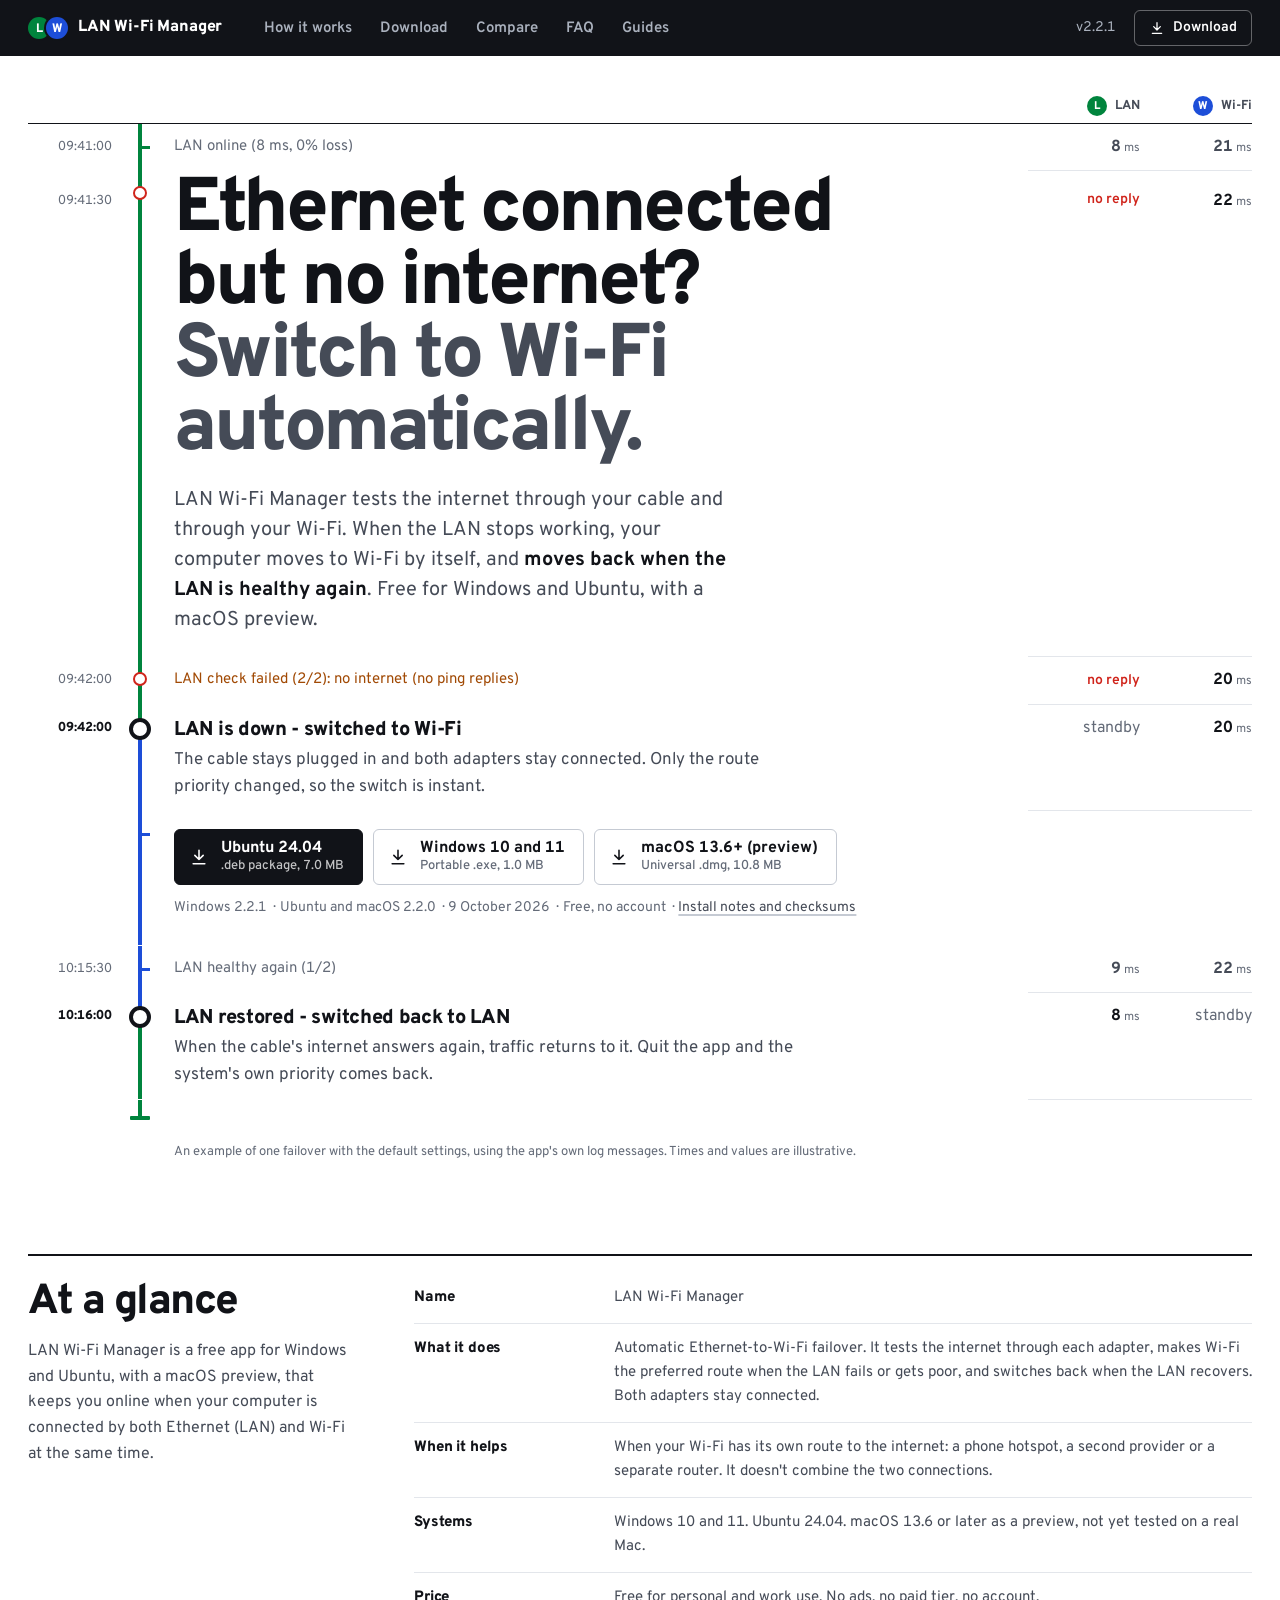
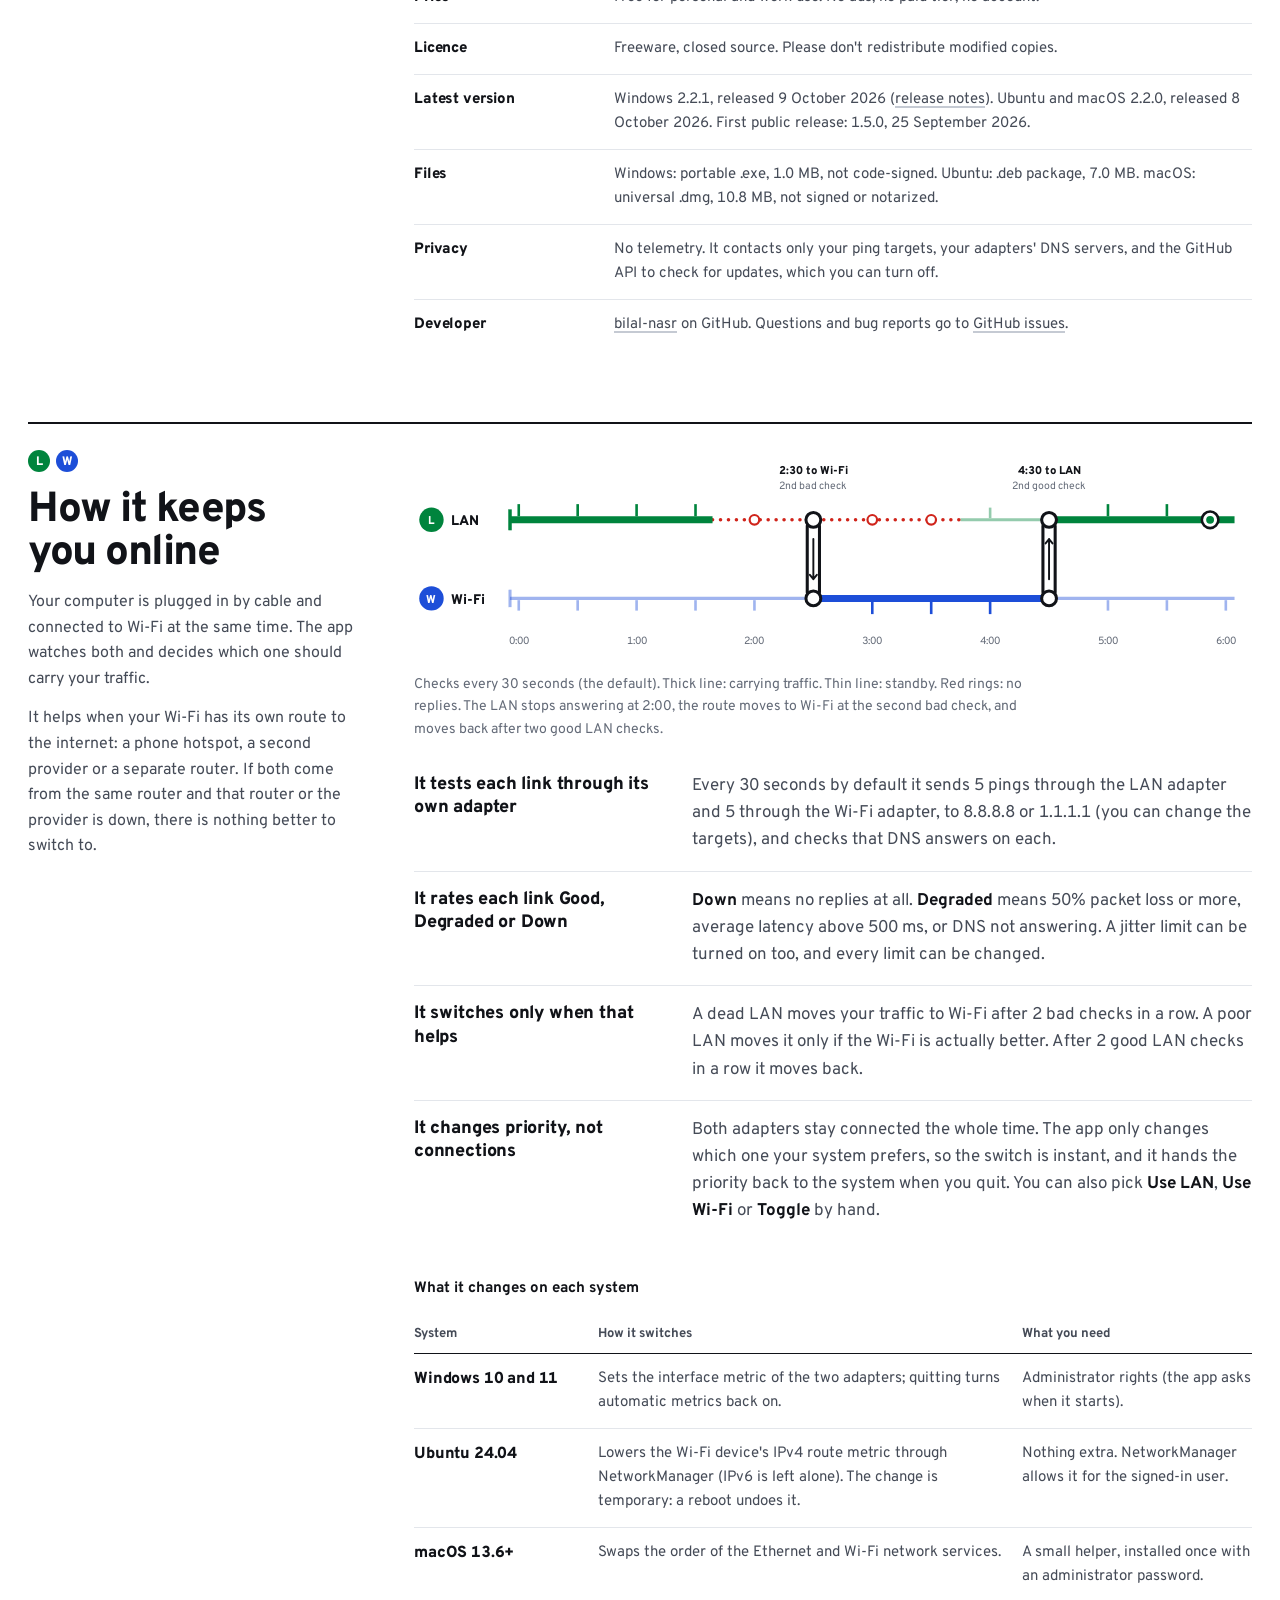
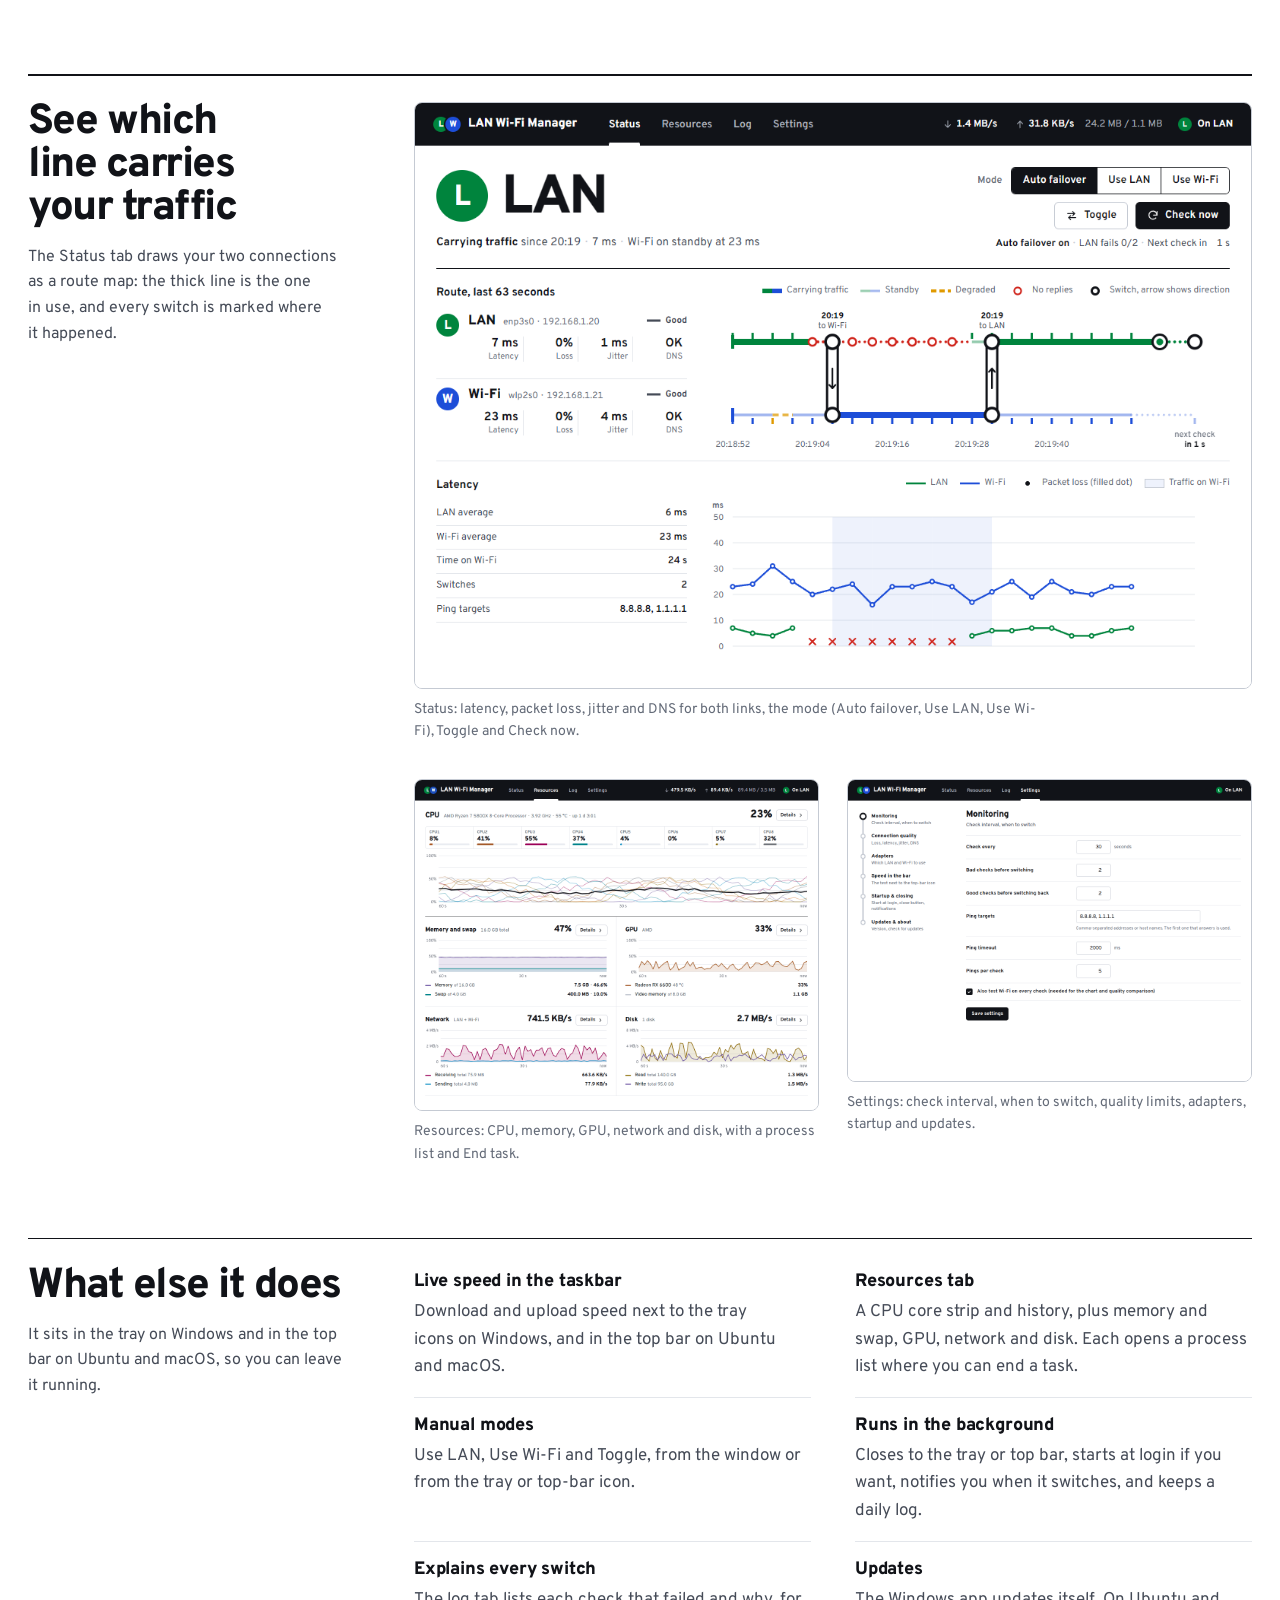
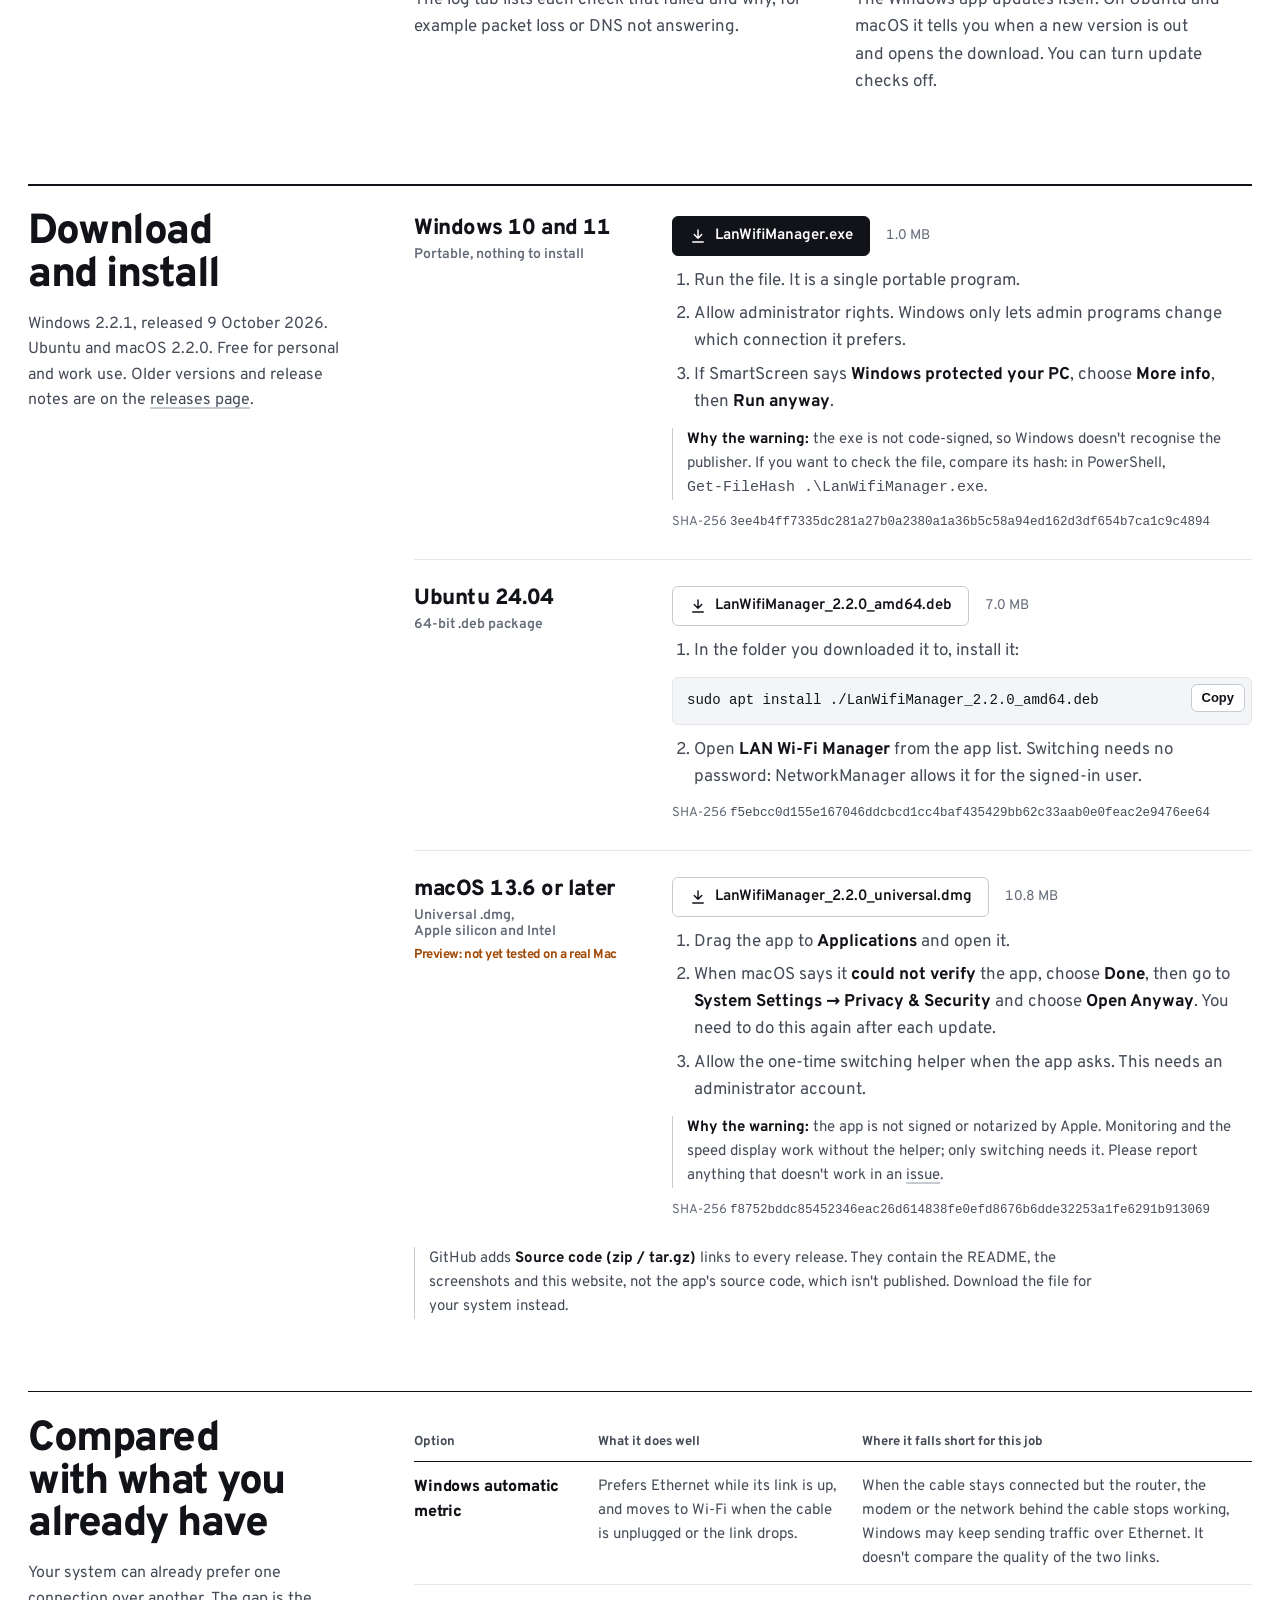
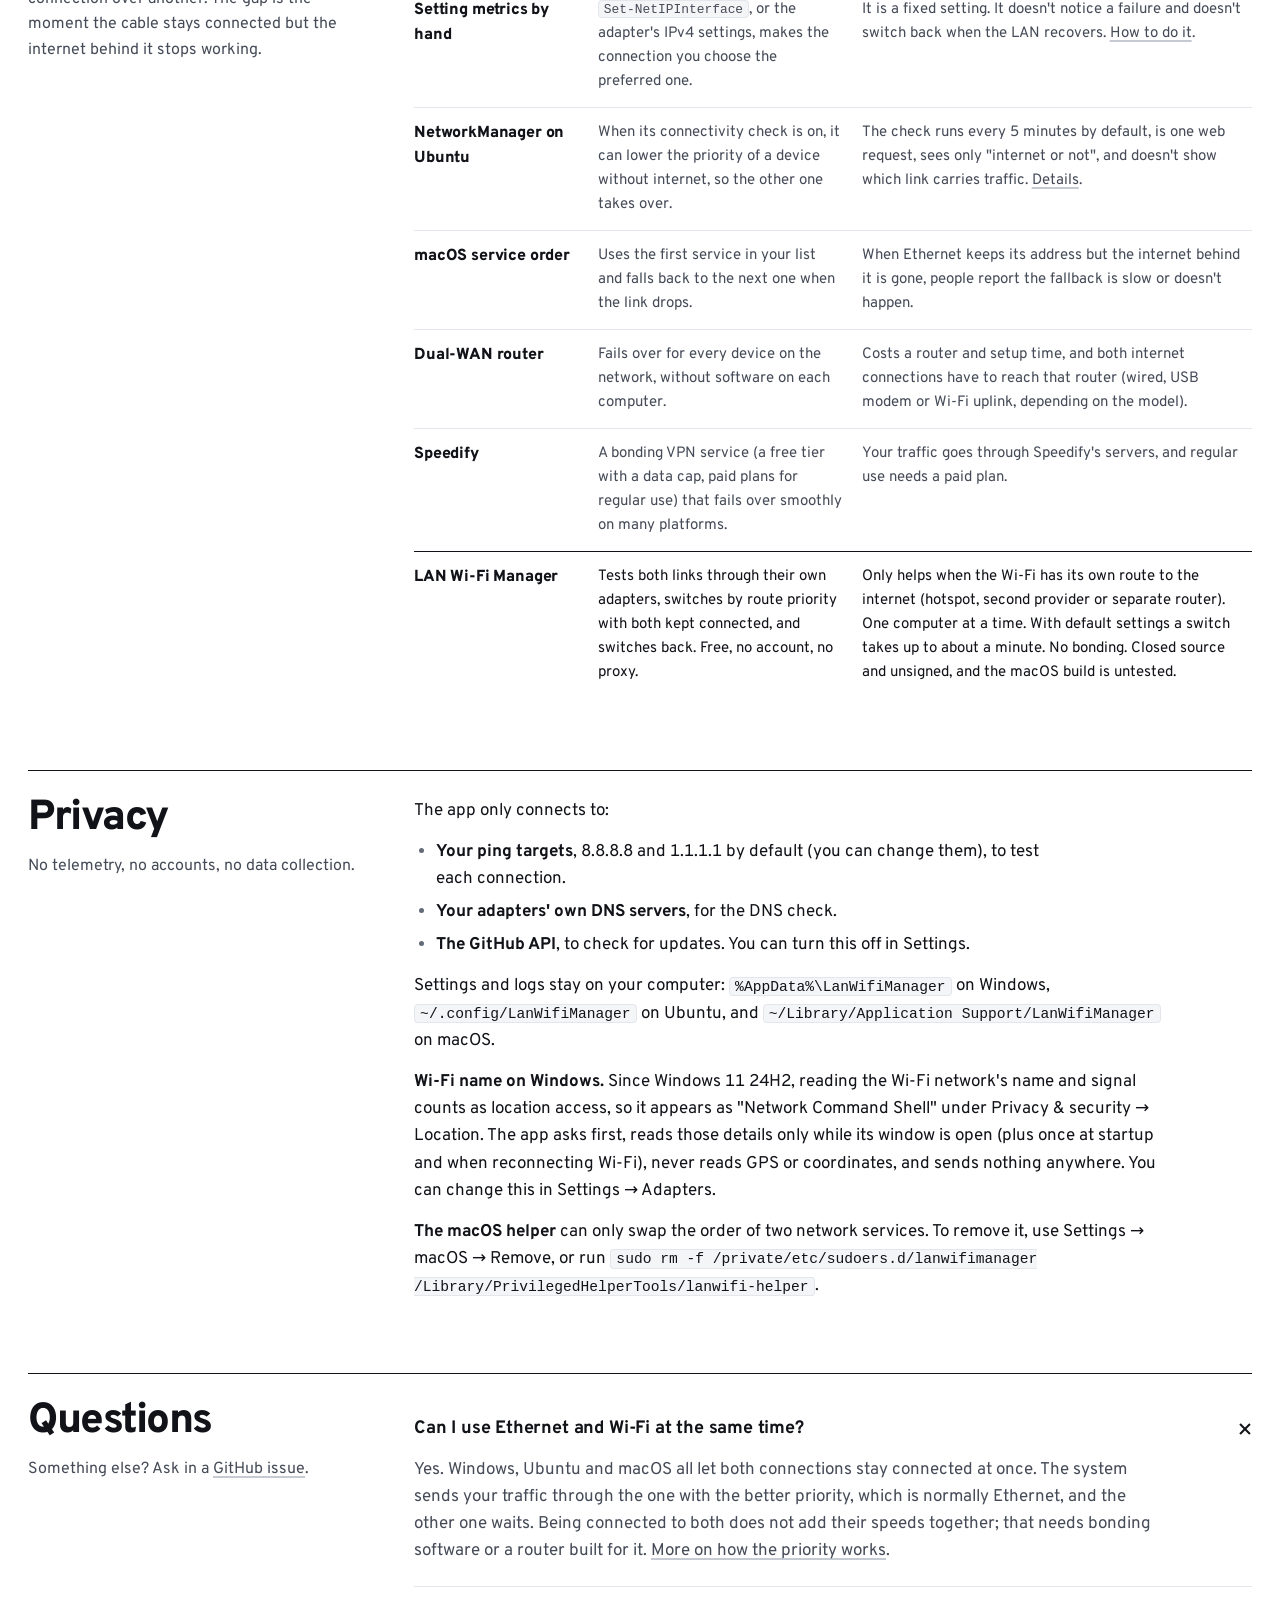
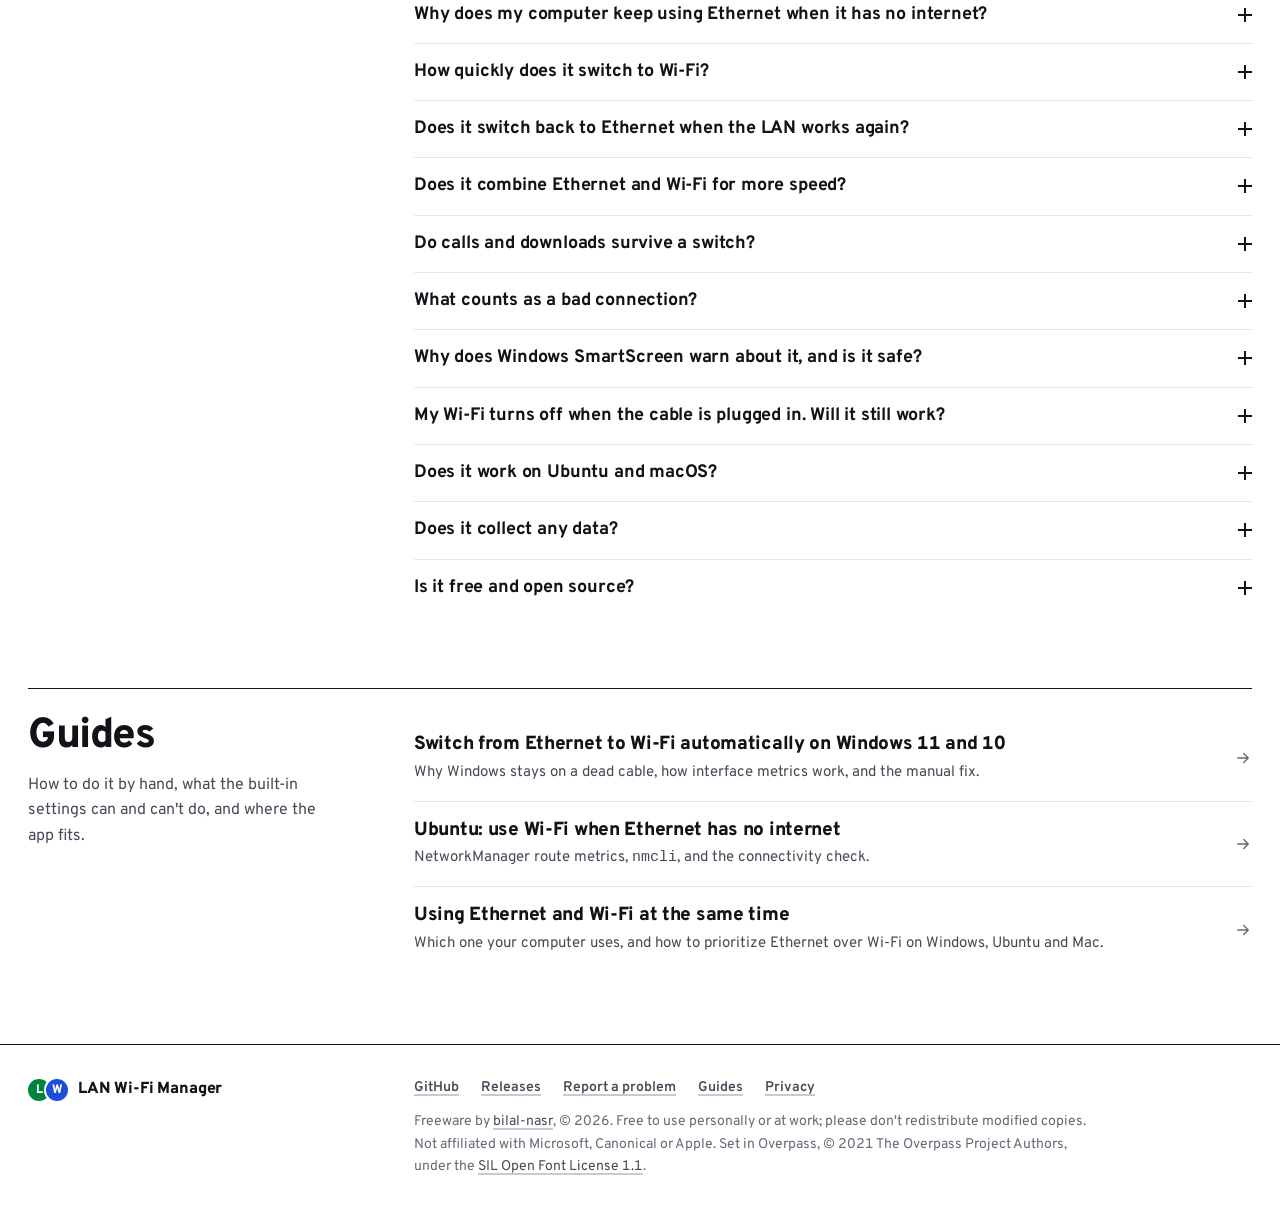
==== commit 795fdb71: "Website: update for 2.2.1 Windows 2.2.1 download, checksum and dates; Ubuntu and macOS stay 2.2.0.  " ====
--- a/docs/index.html
+++ b/docs/index.html
@@ -62,10 +62,10 @@
       "applicationCategory": "UtilitiesApplication",
       "applicationSubCategory": "Network failover",
       "operatingSystem": "Windows 10, Windows 11, Ubuntu 24.04, macOS 13.6 or later",
-      "softwareVersion": "2.2.0",
+      "softwareVersion": "2.2.1",
       "datePublished": "2026-09-25",
-      "dateModified": "2026-10-08",
-      "releaseNotes": "https://github.com/bilal-nasr/lan-wifi-manager/releases/tag/v2.2.0",
+      "dateModified": "2026-10-09",
+      "releaseNotes": "https://github.com/bilal-nasr/lan-wifi-manager/releases/tag/v2.2.1",
       "license": "https://github.com/bilal-nasr/lan-wifi-manager#license",
       "isAccessibleForFree": true,
       "image": "https://bilal-nasr.github.io/lan-wifi-manager/og-image.png",
@@ -75,9 +75,9 @@
         "https://bilal-nasr.github.io/lan-wifi-manager/settings.png"
       ],
       "downloadUrl": [
-        "https://github.com/bilal-nasr/lan-wifi-manager/releases/download/v2.2.0/LanWifiManager.exe",
-        "https://github.com/bilal-nasr/lan-wifi-manager/releases/download/v2.2.0/LanWifiManager_2.2.0_amd64.deb",
-        "https://github.com/bilal-nasr/lan-wifi-manager/releases/download/v2.2.0/LanWifiManager_2.2.0_universal.dmg"
+        "https://github.com/bilal-nasr/lan-wifi-manager/releases/download/v2.2.1/LanWifiManager.exe",
+        "https://github.com/bilal-nasr/lan-wifi-manager/releases/download/v2.2.1/LanWifiManager_2.2.0_amd64.deb",
+        "https://github.com/bilal-nasr/lan-wifi-manager/releases/download/v2.2.1/LanWifiManager_2.2.0_universal.dmg"
       ],
       "author": { "@id": "https://bilal-nasr.github.io/lan-wifi-manager/#developer" },
       "publisher": { "@id": "https://bilal-nasr.github.io/lan-wifi-manager/#developer" },
@@ -142,7 +142,7 @@
       </ul>
     </nav>
     <div class="band-right">
-      <span class="ver">v2.2.0</span>
+      <span class="ver">v2.2.1</span>
       <a class="band-cta" href="#download"><svg class="icon" aria-hidden="true"><use href="#i-down"/></svg>Download</a>
     </div>
   </div>
@@ -191,21 +191,21 @@
         <div class="row cta on-wifi">
           <span class="t"></span><span class="spine" style="--i:4"></span>
           <div class="msg">
-            <div class="get" aria-label="Download version 2.2.0" role="group">
-              <a class="btn primary" data-os="win" href="https://github.com/bilal-nasr/lan-wifi-manager/releases/download/v2.2.0/LanWifiManager.exe">
+            <div class="get" aria-label="Download the latest version" role="group">
+              <a class="btn primary" data-os="win" href="https://github.com/bilal-nasr/lan-wifi-manager/releases/download/v2.2.1/LanWifiManager.exe">
                 <svg class="icon" aria-hidden="true"><use href="#i-down"/></svg>
                 <span><b>Windows 10 and 11</b><small>Portable .exe, 1.0 MB</small></span>
               </a>
-              <a class="btn" data-os="linux" href="https://github.com/bilal-nasr/lan-wifi-manager/releases/download/v2.2.0/LanWifiManager_2.2.0_amd64.deb">
+              <a class="btn" data-os="linux" href="https://github.com/bilal-nasr/lan-wifi-manager/releases/download/v2.2.1/LanWifiManager_2.2.0_amd64.deb">
                 <svg class="icon" aria-hidden="true"><use href="#i-down"/></svg>
                 <span><b>Ubuntu 24.04</b><small>.deb package, 7.0 MB</small></span>
               </a>
-              <a class="btn" data-os="mac" href="https://github.com/bilal-nasr/lan-wifi-manager/releases/download/v2.2.0/LanWifiManager_2.2.0_universal.dmg">
+              <a class="btn" data-os="mac" href="https://github.com/bilal-nasr/lan-wifi-manager/releases/download/v2.2.1/LanWifiManager_2.2.0_universal.dmg">
                 <svg class="icon" aria-hidden="true"><use href="#i-down"/></svg>
                 <span><b>macOS 13.6+ (preview)</b><small>Universal .dmg, 10.8 MB</small></span>
               </a>
             </div>
-            <p class="get-meta">Version 2.2.0<span class="dot" aria-hidden="true">·</span>8 October 2026<span class="dot" aria-hidden="true">·</span>Free, no account<span class="dot" aria-hidden="true">·</span><a href="#download">Install notes and checksums</a></p>
+            <p class="get-meta">Windows 2.2.1<span class="dot" aria-hidden="true">·</span>Ubuntu and macOS 2.2.0<span class="dot" aria-hidden="true">·</span>9 October 2026<span class="dot" aria-hidden="true">·</span>Free, no account<span class="dot" aria-hidden="true">·</span><a href="#download">Install notes and checksums</a></p>
           </div>
           <span class="m" aria-hidden="true"></span><span class="m" aria-hidden="true"></span>
         </div>
@@ -245,7 +245,7 @@
             <tr><th scope="row">Systems</th><td>Windows 10 and 11. Ubuntu 24.04. macOS 13.6 or later as a preview, not yet tested on a real Mac.</td></tr>
             <tr><th scope="row">Price</th><td>Free for personal and work use. No ads, no paid tier, no account.</td></tr>
             <tr><th scope="row">Licence</th><td>Freeware, closed source. Please don't redistribute modified copies.</td></tr>
-            <tr><th scope="row">Latest version</th><td>2.2.0, released <time datetime="2026-10-08">8 October 2026</time> (<a href="https://github.com/bilal-nasr/lan-wifi-manager/releases/tag/v2.2.0">release notes</a>). First public release: 1.5.0, <time datetime="2026-09-25">25 September 2026</time>.</td></tr>
+            <tr><th scope="row">Latest version</th><td>Windows 2.2.1, released <time datetime="2026-10-09">9 October 2026</time> (<a href="https://github.com/bilal-nasr/lan-wifi-manager/releases/tag/v2.2.1">release notes</a>). Ubuntu and macOS 2.2.0, released <time datetime="2026-10-08">8 October 2026</time>. First public release: 1.5.0, <time datetime="2026-09-25">25 September 2026</time>.</td></tr>
             <tr><th scope="row">Files</th><td>Windows: portable .exe, 1.0 MB, not code-signed. Ubuntu: .deb package, 7.0 MB. macOS: universal .dmg, 10.8 MB, not signed or notarized.</td></tr>
             <tr><th scope="row">Privacy</th><td>No telemetry. It contacts only your ping targets, your adapters' DNS servers, and the GitHub API to check for updates, which you can turn off.</td></tr>
             <tr><th scope="row">Developer</th><td><a href="https://github.com/bilal-nasr">bilal-nasr</a> on GitHub. Questions and bug reports go to <a href="https://github.com/bilal-nasr/lan-wifi-manager/issues">GitHub issues</a>.</td></tr>
@@ -408,14 +408,14 @@
     <div class="wrap board">
       <header>
         <h2 id="h-download">Download and install</h2>
-        <p>Version 2.2.0, released 8 October 2026. Free for personal and work use. Older versions and release notes are on the <a href="https://github.com/bilal-nasr/lan-wifi-manager/releases">releases page</a>.</p>
+        <p>Windows 2.2.1, released 9 October 2026. Ubuntu and macOS 2.2.0. Free for personal and work use. Older versions and release notes are on the <a href="https://github.com/bilal-nasr/lan-wifi-manager/releases">releases page</a>.</p>
       </header>
       <div class="board-body">
         <div class="os" id="windows">
           <h3>Windows 10 and 11<small>Portable, nothing to install</small></h3>
           <div class="os-body">
             <div class="file">
-              <a class="btn primary" href="https://github.com/bilal-nasr/lan-wifi-manager/releases/download/v2.2.0/LanWifiManager.exe"><svg class="icon" aria-hidden="true"><use href="#i-down"/></svg>LanWifiManager.exe</a>
+              <a class="btn primary" href="https://github.com/bilal-nasr/lan-wifi-manager/releases/download/v2.2.1/LanWifiManager.exe"><svg class="icon" aria-hidden="true"><use href="#i-down"/></svg>LanWifiManager.exe</a>
               <span class="size">1.0 MB</span>
             </div>
             <ol>
@@ -424,7 +424,7 @@
               <li>If SmartScreen says <b>Windows protected your PC</b>, choose <b>More info</b>, then <b>Run anyway</b>.</li>
             </ol>
             <p class="note"><b>Why the warning:</b> the exe is not code-signed, so Windows doesn't recognise the publisher. If you want to check the file, compare its hash: in PowerShell, <code class="nw">Get-FileHash .\LanWifiManager.exe</code>.</p>
-            <p class="hash">SHA-256 <code>34a23cb292fff5443c71e789f59b09b45faf2f337bbac76dcaab0e06f55bb23a</code></p>
+            <p class="hash">SHA-256 <code>3ee4b4ff7335dc281a27b0a2380a1a36b5c58a94ed162d3df654b7ca1c9c4894</code></p>
           </div>
         </div>
 
@@ -432,7 +432,7 @@
           <h3>Ubuntu 24.04<small>64-bit .deb package</small></h3>
           <div class="os-body">
             <div class="file">
-              <a class="btn" href="https://github.com/bilal-nasr/lan-wifi-manager/releases/download/v2.2.0/LanWifiManager_2.2.0_amd64.deb"><svg class="icon" aria-hidden="true"><use href="#i-down"/></svg>LanWifiManager_2.2.0_amd64.deb</a>
+              <a class="btn" href="https://github.com/bilal-nasr/lan-wifi-manager/releases/download/v2.2.1/LanWifiManager_2.2.0_amd64.deb"><svg class="icon" aria-hidden="true"><use href="#i-down"/></svg>LanWifiManager_2.2.0_amd64.deb</a>
               <span class="size">7.0 MB</span>
             </div>
             <ol>
@@ -450,7 +450,7 @@
           <h3>macOS 13.6 or later<small>Universal .dmg, Apple silicon and Intel</small><span class="tag">Preview: not yet tested on a real Mac</span></h3>
           <div class="os-body">
             <div class="file">
-              <a class="btn" href="https://github.com/bilal-nasr/lan-wifi-manager/releases/download/v2.2.0/LanWifiManager_2.2.0_universal.dmg"><svg class="icon" aria-hidden="true"><use href="#i-down"/></svg>LanWifiManager_2.2.0_universal.dmg</a>
+              <a class="btn" href="https://github.com/bilal-nasr/lan-wifi-manager/releases/download/v2.2.1/LanWifiManager_2.2.0_universal.dmg"><svg class="icon" aria-hidden="true"><use href="#i-down"/></svg>LanWifiManager_2.2.0_universal.dmg</a>
               <span class="size">10.8 MB</span>
             </div>
             <ol>
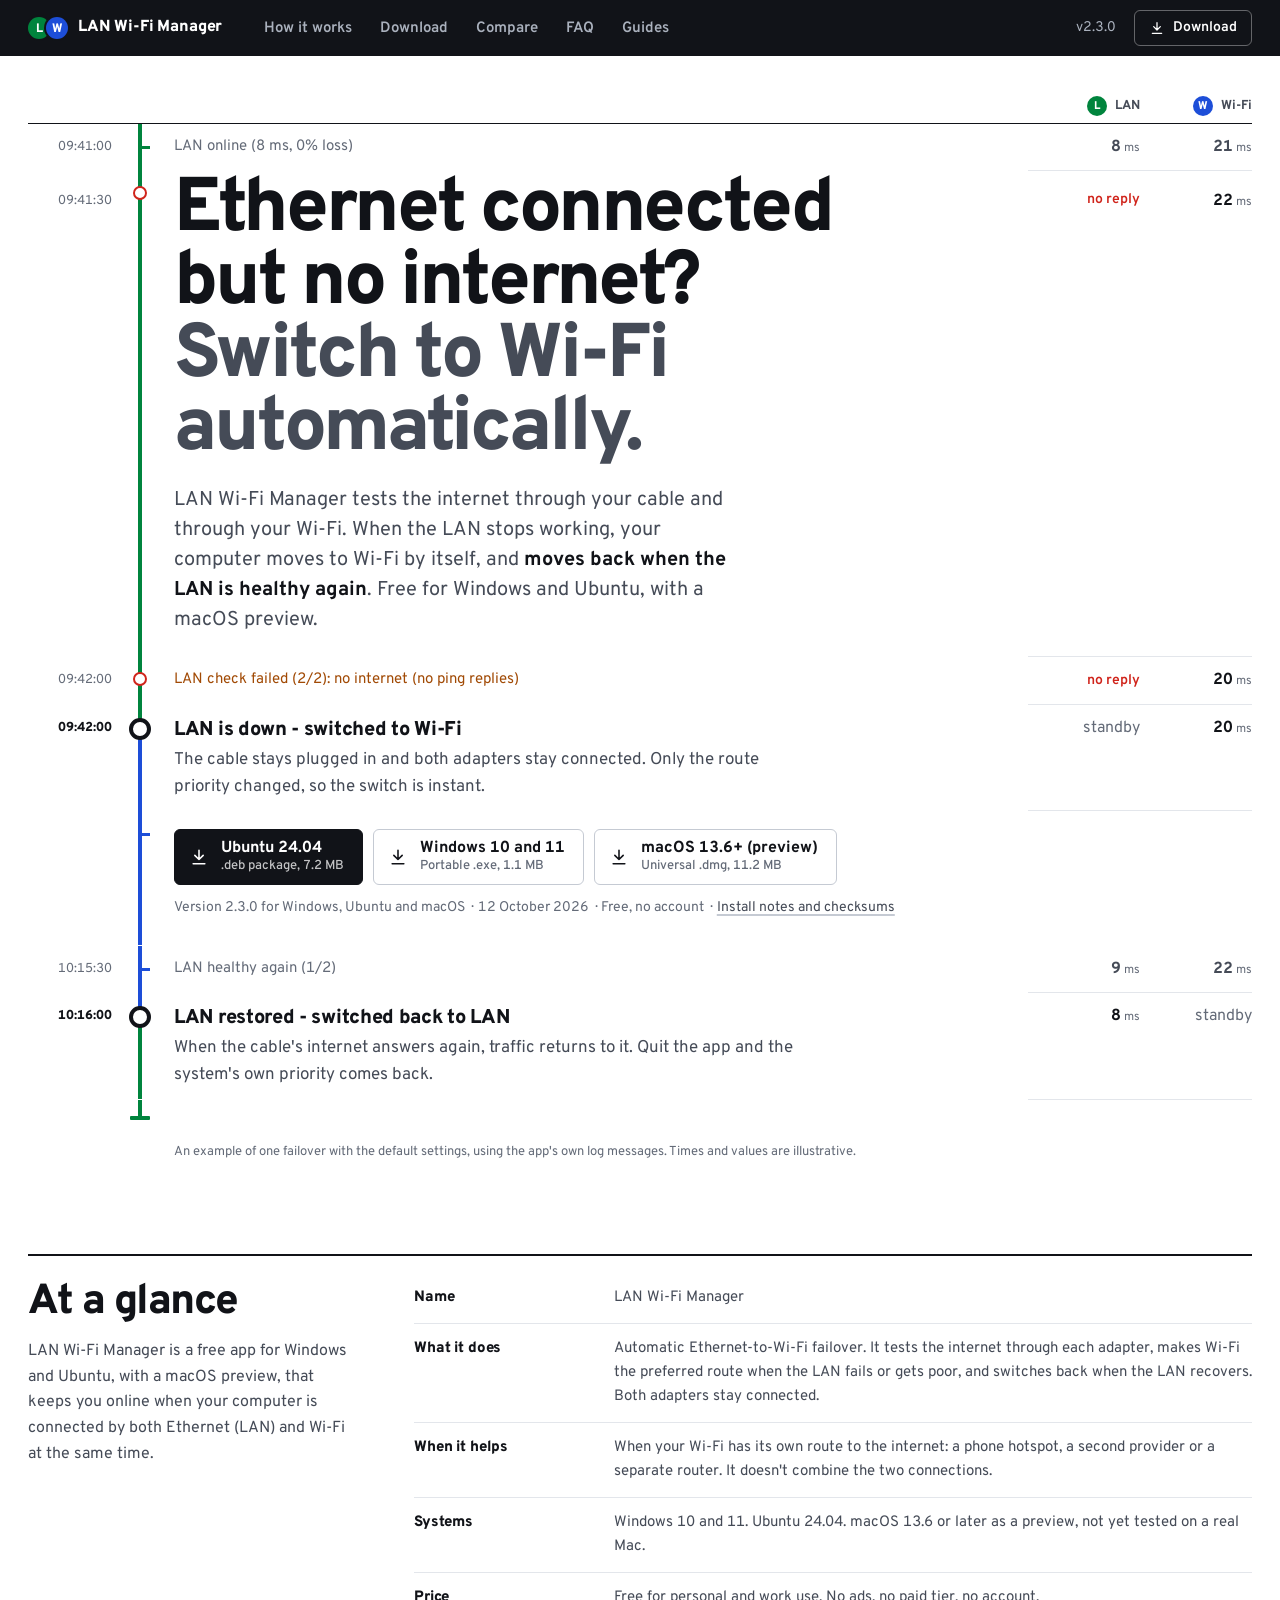
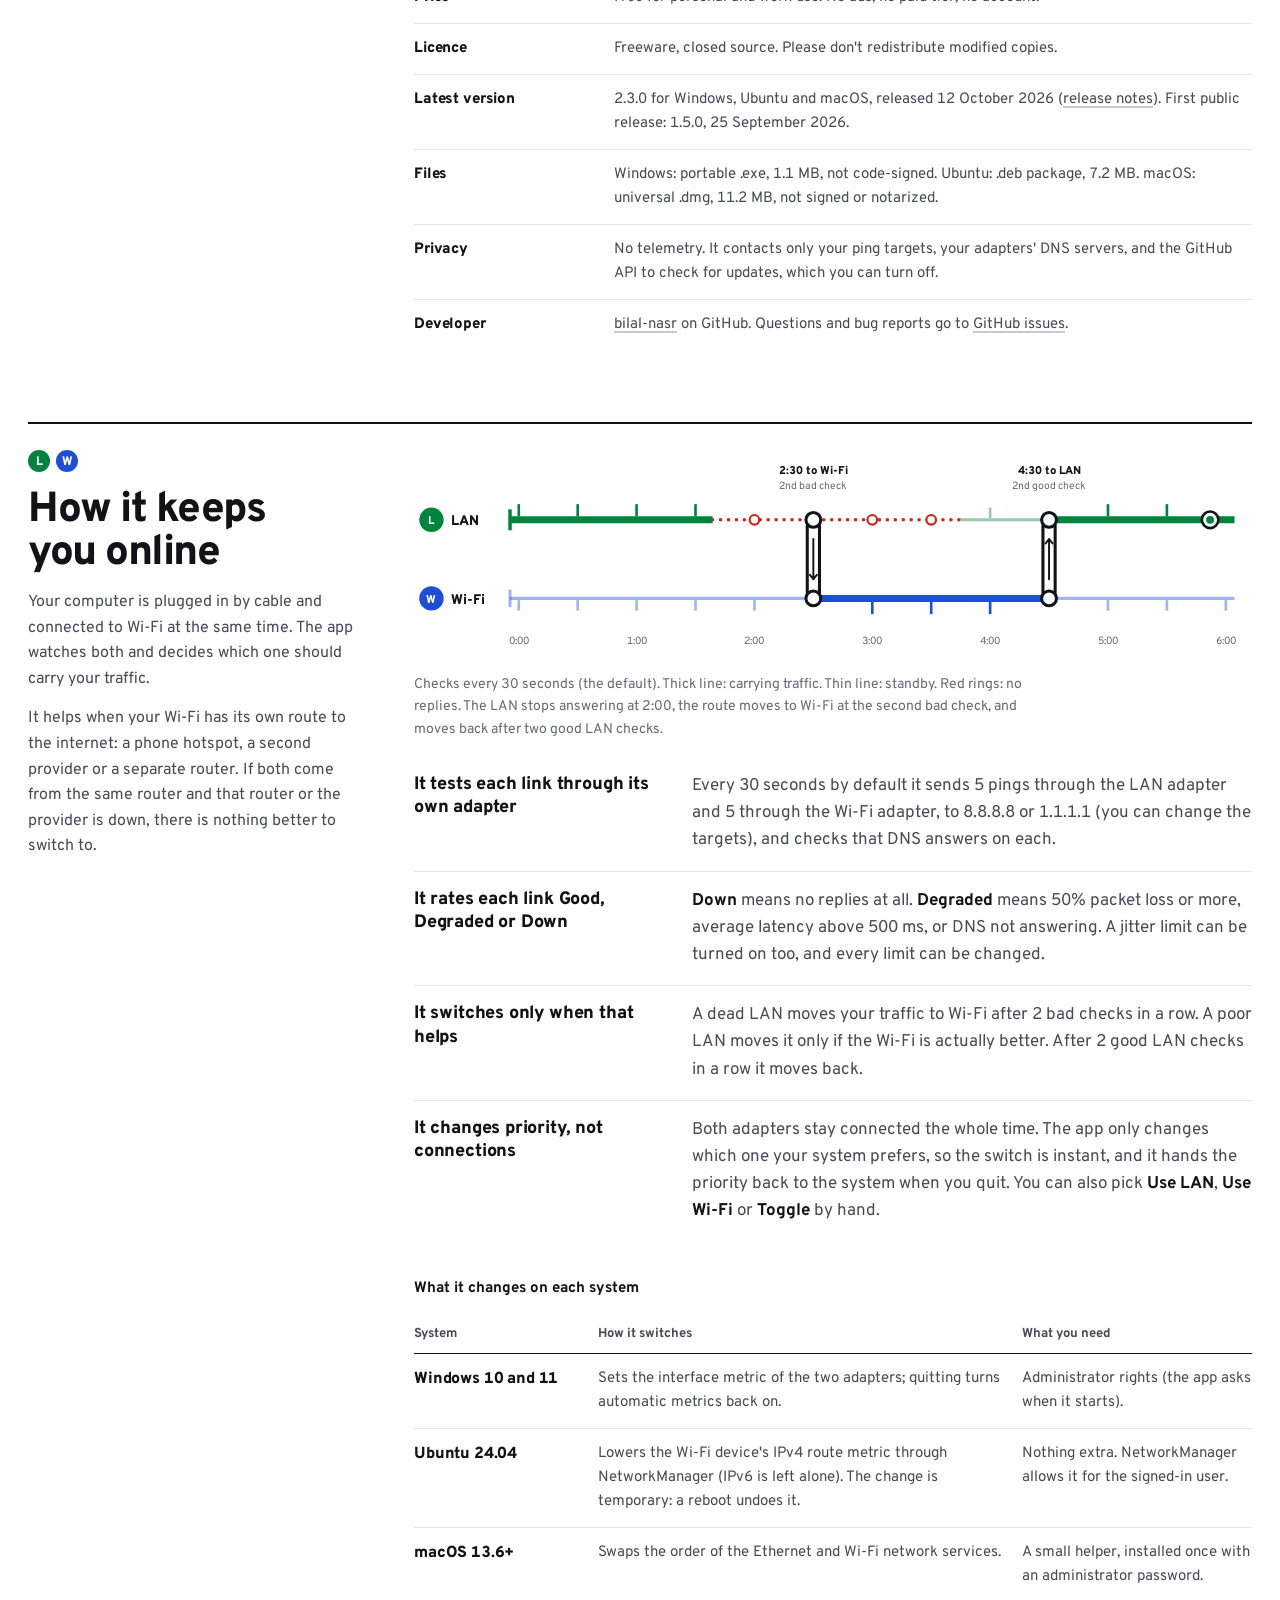
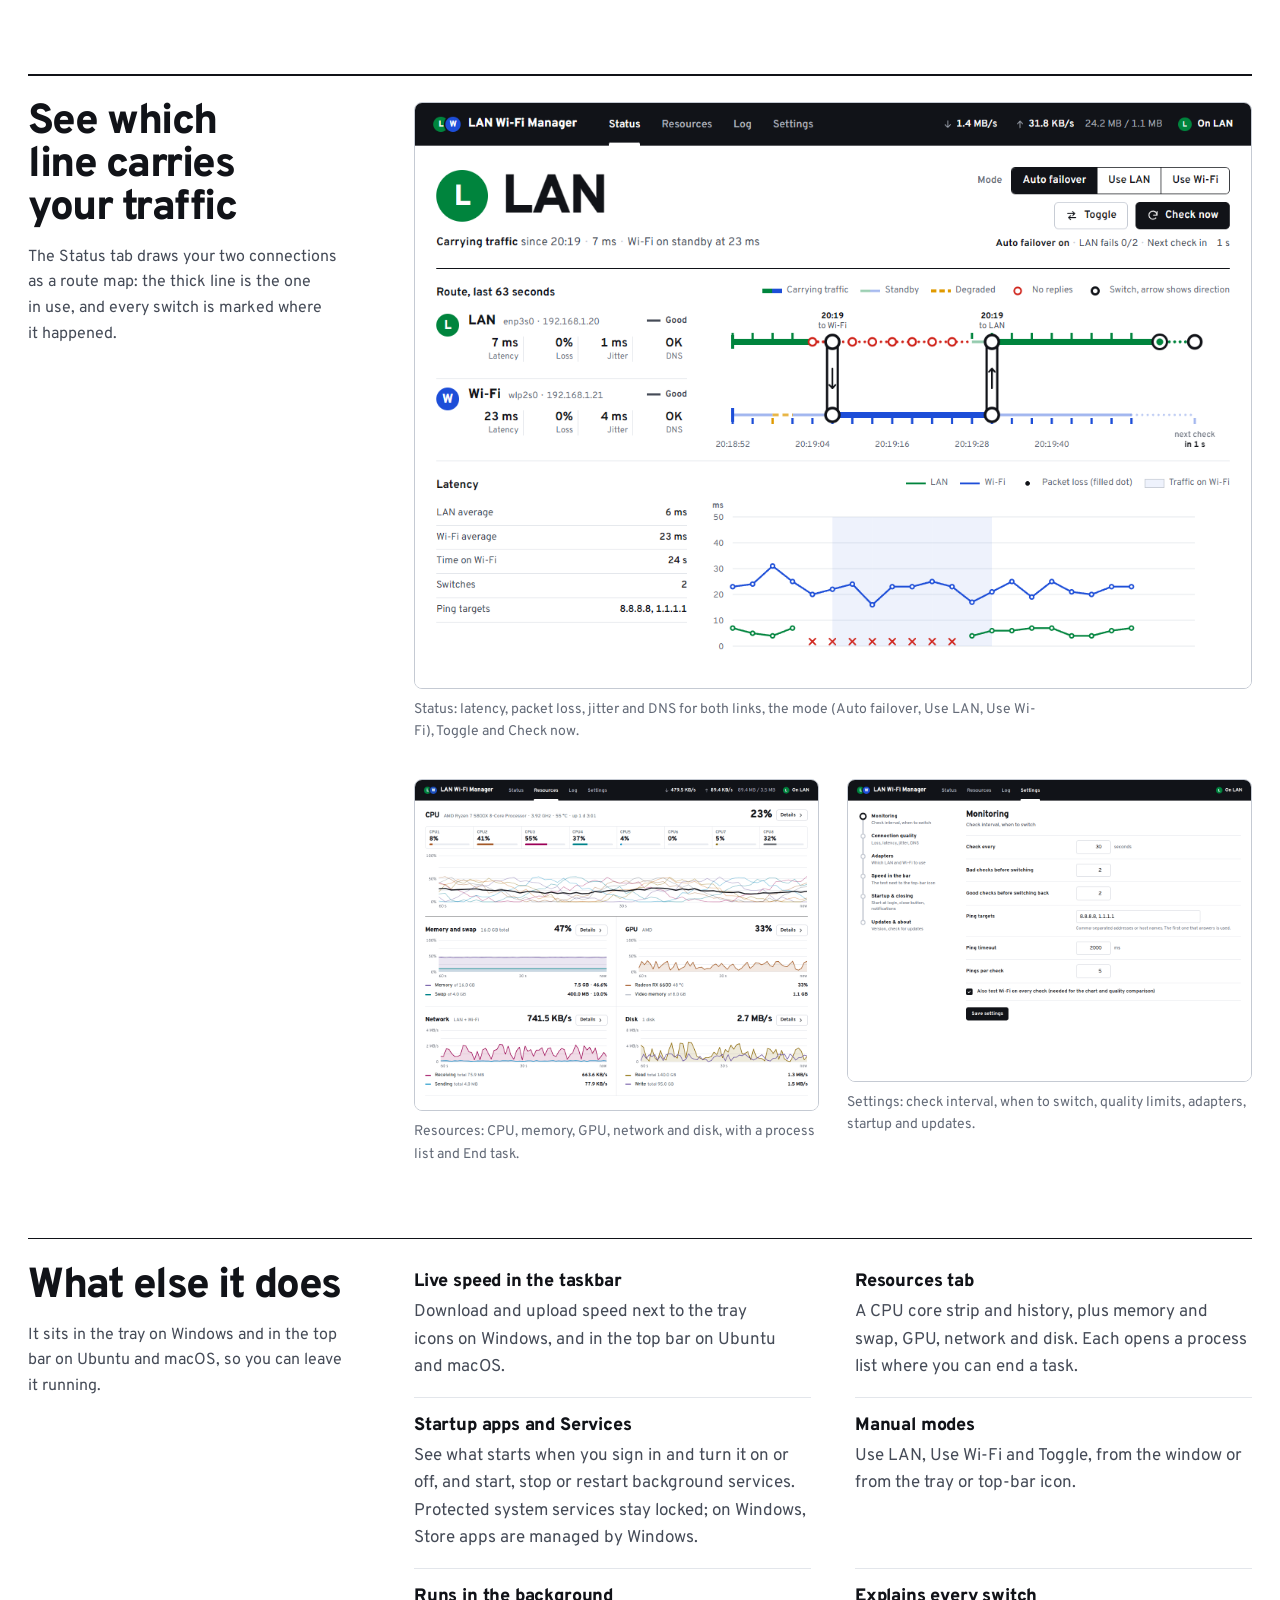
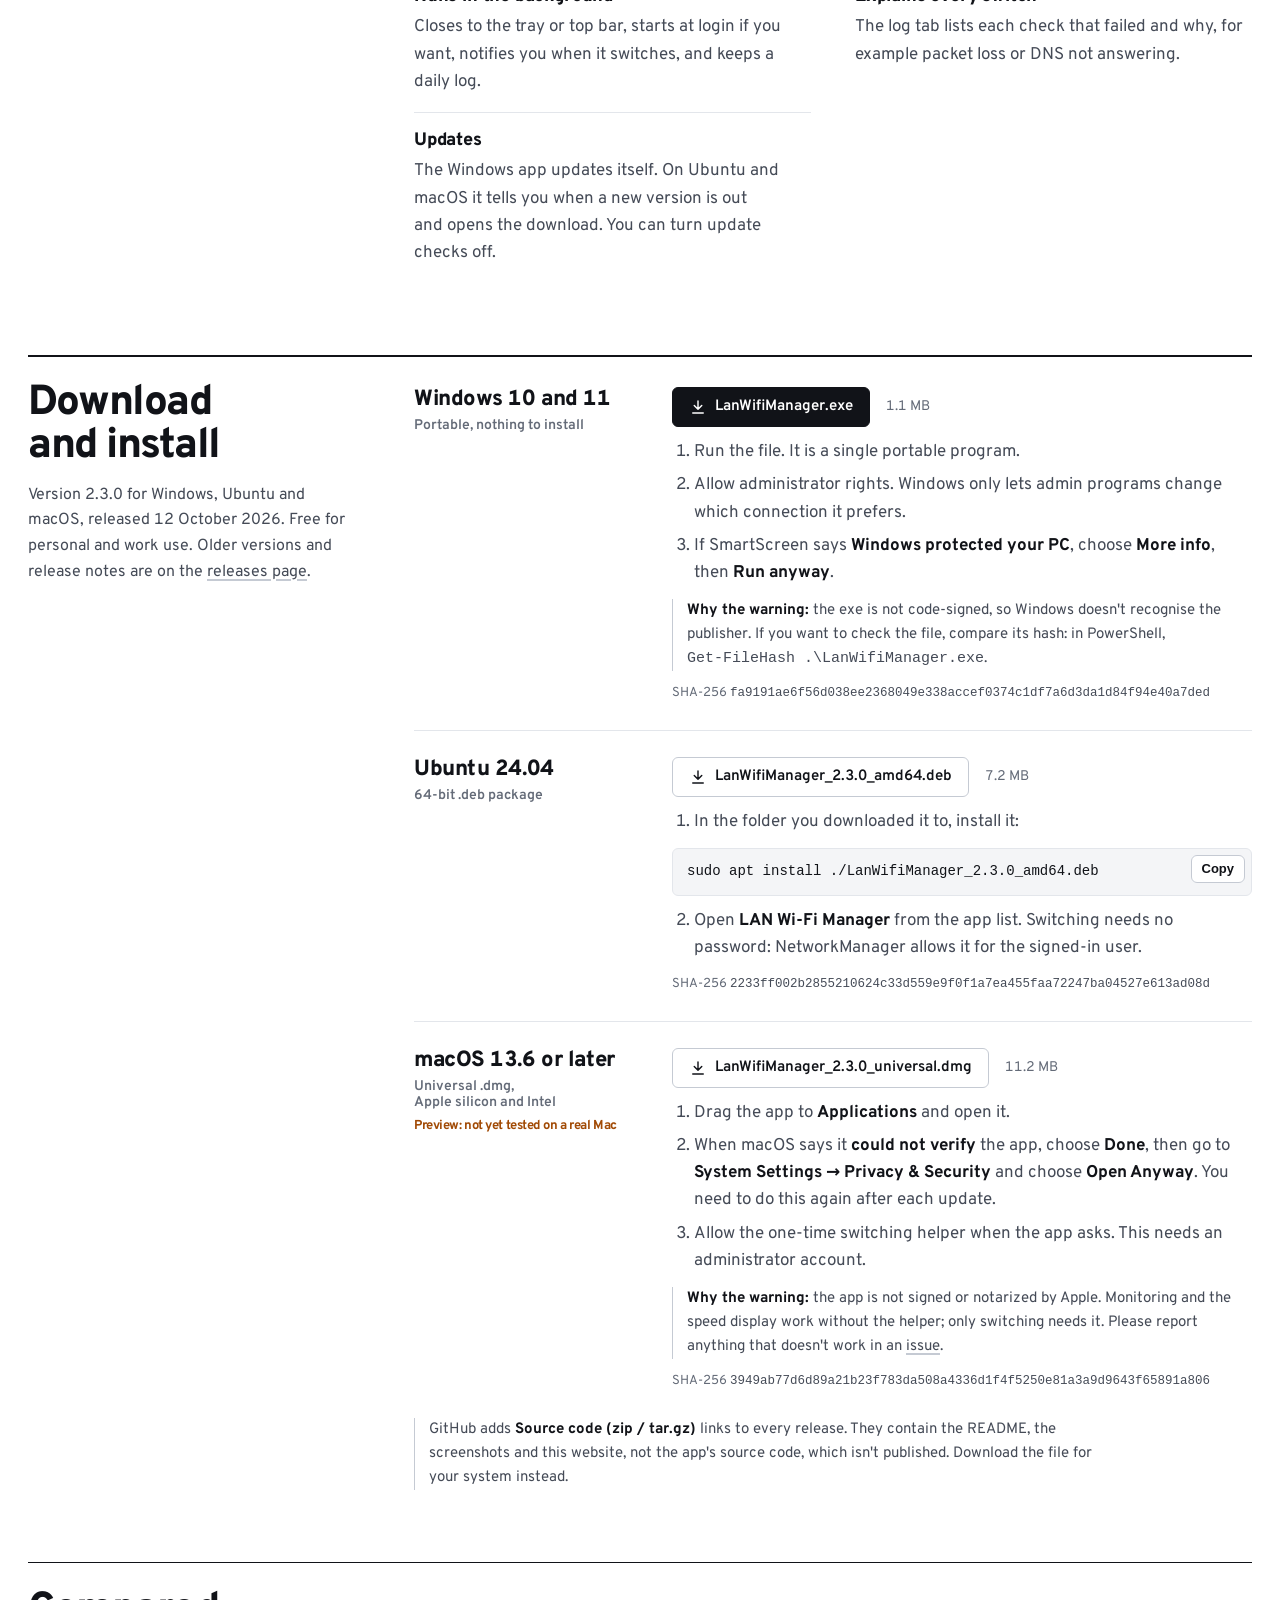
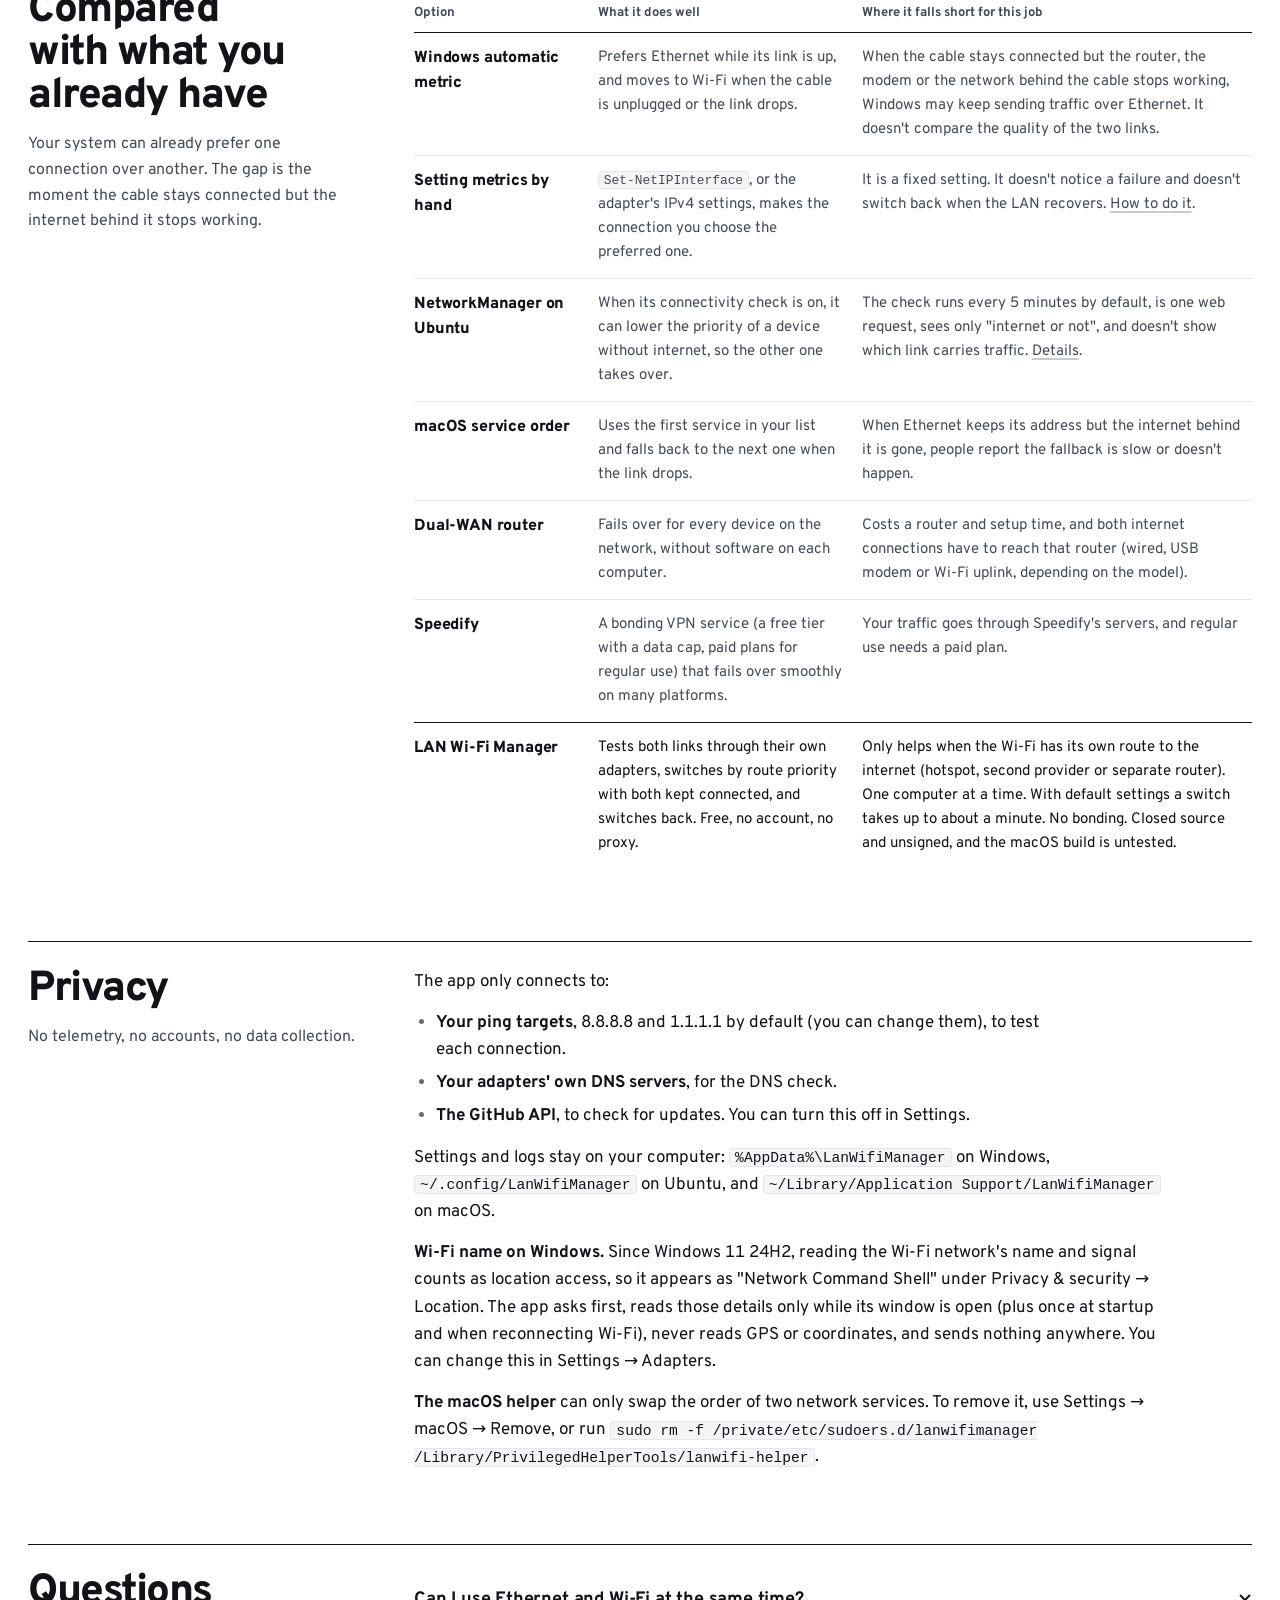
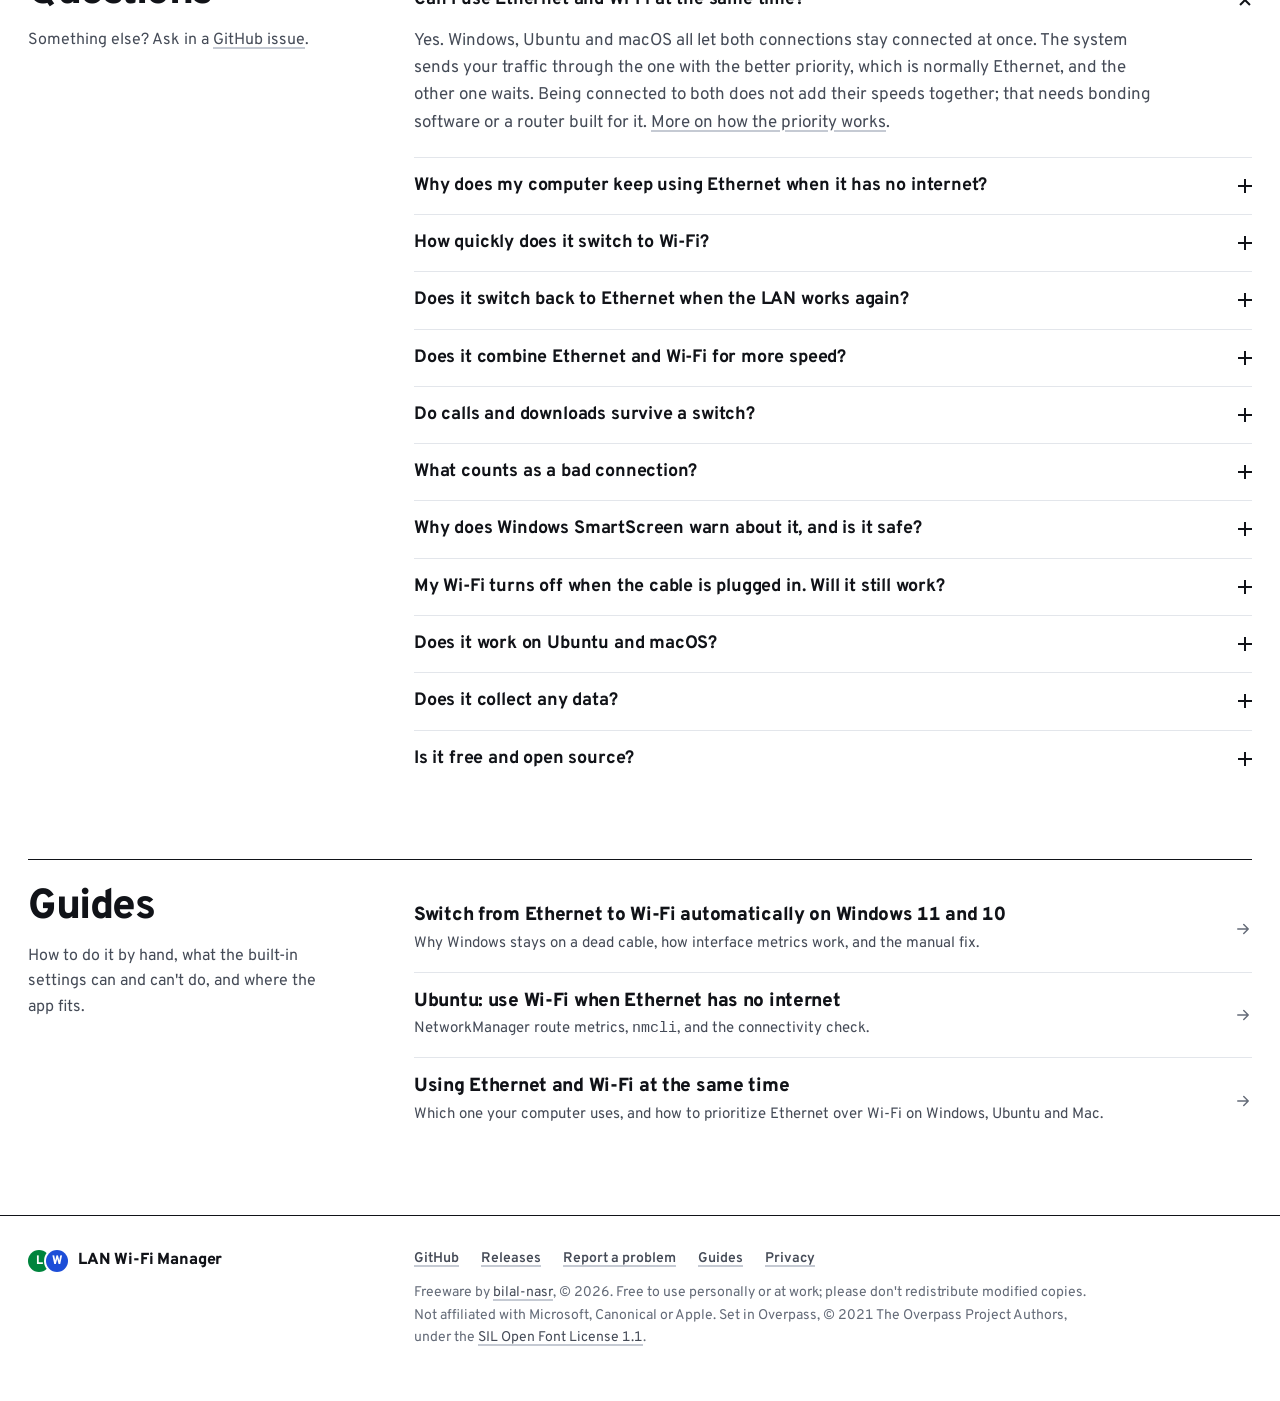
==== commit 45d868d7: "Website: update for 2.3.0 Version 2.3.0 for Windows, Ubuntu and macOS (12 October 2026): download li" ====
--- a/docs/index.html
+++ b/docs/index.html
@@ -6,8 +6,7 @@
 <title>LAN Wi-Fi Manager: auto-switch from Ethernet to Wi-Fi</title>
 <meta name="description" content="Free for Windows and Ubuntu, with a macOS preview. When Ethernet is connected but has no internet, it moves traffic to Wi-Fi, then back when the LAN recovers.">
 <link rel="canonical" href="https://bilal-nasr.github.io/lan-wifi-manager/">
-<!-- google-site-verification: paste the Search Console meta tag here, for example
-     <meta name="google-site-verification" content="..."> (URL-prefix property, HTML tag method) -->
+<meta name="google-site-verification" content="1_C-5LImlubvWwri9gqXDxC5Rlfo2_-Y1RVopJmvQTk">
 <meta name="theme-color" content="#111318">
 <meta name="color-scheme" content="light dark">
 <meta name="author" content="bilal-nasr">
@@ -62,10 +61,10 @@
       "applicationCategory": "UtilitiesApplication",
       "applicationSubCategory": "Network failover",
       "operatingSystem": "Windows 10, Windows 11, Ubuntu 24.04, macOS 13.6 or later",
-      "softwareVersion": "2.2.1",
+      "softwareVersion": "2.3.0",
       "datePublished": "2026-09-25",
-      "dateModified": "2026-10-09",
-      "releaseNotes": "https://github.com/bilal-nasr/lan-wifi-manager/releases/tag/v2.2.1",
+      "dateModified": "2026-10-12",
+      "releaseNotes": "https://github.com/bilal-nasr/lan-wifi-manager/releases/tag/v2.3.0",
       "license": "https://github.com/bilal-nasr/lan-wifi-manager#license",
       "isAccessibleForFree": true,
       "image": "https://bilal-nasr.github.io/lan-wifi-manager/og-image.png",
@@ -75,9 +74,9 @@
         "https://bilal-nasr.github.io/lan-wifi-manager/settings.png"
       ],
       "downloadUrl": [
-        "https://github.com/bilal-nasr/lan-wifi-manager/releases/download/v2.2.1/LanWifiManager.exe",
-        "https://github.com/bilal-nasr/lan-wifi-manager/releases/download/v2.2.1/LanWifiManager_2.2.0_amd64.deb",
-        "https://github.com/bilal-nasr/lan-wifi-manager/releases/download/v2.2.1/LanWifiManager_2.2.0_universal.dmg"
+        "https://github.com/bilal-nasr/lan-wifi-manager/releases/download/v2.3.0/LanWifiManager.exe",
+        "https://github.com/bilal-nasr/lan-wifi-manager/releases/download/v2.3.0/LanWifiManager_2.3.0_amd64.deb",
+        "https://github.com/bilal-nasr/lan-wifi-manager/releases/download/v2.3.0/LanWifiManager_2.3.0_universal.dmg"
       ],
       "author": { "@id": "https://bilal-nasr.github.io/lan-wifi-manager/#developer" },
       "publisher": { "@id": "https://bilal-nasr.github.io/lan-wifi-manager/#developer" },
@@ -142,7 +141,7 @@
       </ul>
     </nav>
     <div class="band-right">
-      <span class="ver">v2.2.1</span>
+      <span class="ver">v2.3.0</span>
       <a class="band-cta" href="#download"><svg class="icon" aria-hidden="true"><use href="#i-down"/></svg>Download</a>
     </div>
   </div>
@@ -192,20 +191,20 @@
           <span class="t"></span><span class="spine" style="--i:4"></span>
           <div class="msg">
             <div class="get" aria-label="Download the latest version" role="group">
-              <a class="btn primary" data-os="win" href="https://github.com/bilal-nasr/lan-wifi-manager/releases/download/v2.2.1/LanWifiManager.exe">
+              <a class="btn primary" data-os="win" href="https://github.com/bilal-nasr/lan-wifi-manager/releases/download/v2.3.0/LanWifiManager.exe">
                 <svg class="icon" aria-hidden="true"><use href="#i-down"/></svg>
-                <span><b>Windows 10 and 11</b><small>Portable .exe, 1.0 MB</small></span>
+                <span><b>Windows 10 and 11</b><small>Portable .exe, 1.1 MB</small></span>
               </a>
-              <a class="btn" data-os="linux" href="https://github.com/bilal-nasr/lan-wifi-manager/releases/download/v2.2.1/LanWifiManager_2.2.0_amd64.deb">
+              <a class="btn" data-os="linux" href="https://github.com/bilal-nasr/lan-wifi-manager/releases/download/v2.3.0/LanWifiManager_2.3.0_amd64.deb">
                 <svg class="icon" aria-hidden="true"><use href="#i-down"/></svg>
-                <span><b>Ubuntu 24.04</b><small>.deb package, 7.0 MB</small></span>
+                <span><b>Ubuntu 24.04</b><small>.deb package, 7.2 MB</small></span>
               </a>
-              <a class="btn" data-os="mac" href="https://github.com/bilal-nasr/lan-wifi-manager/releases/download/v2.2.1/LanWifiManager_2.2.0_universal.dmg">
+              <a class="btn" data-os="mac" href="https://github.com/bilal-nasr/lan-wifi-manager/releases/download/v2.3.0/LanWifiManager_2.3.0_universal.dmg">
                 <svg class="icon" aria-hidden="true"><use href="#i-down"/></svg>
-                <span><b>macOS 13.6+ (preview)</b><small>Universal .dmg, 10.8 MB</small></span>
+                <span><b>macOS 13.6+ (preview)</b><small>Universal .dmg, 11.2 MB</small></span>
               </a>
             </div>
-            <p class="get-meta">Windows 2.2.1<span class="dot" aria-hidden="true">·</span>Ubuntu and macOS 2.2.0<span class="dot" aria-hidden="true">·</span>9 October 2026<span class="dot" aria-hidden="true">·</span>Free, no account<span class="dot" aria-hidden="true">·</span><a href="#download">Install notes and checksums</a></p>
+            <p class="get-meta">Version 2.3.0 for Windows, Ubuntu and macOS<span class="dot" aria-hidden="true">·</span>12 October 2026<span class="dot" aria-hidden="true">·</span>Free, no account<span class="dot" aria-hidden="true">·</span><a href="#download">Install notes and checksums</a></p>
           </div>
           <span class="m" aria-hidden="true"></span><span class="m" aria-hidden="true"></span>
         </div>
@@ -245,8 +244,8 @@
             <tr><th scope="row">Systems</th><td>Windows 10 and 11. Ubuntu 24.04. macOS 13.6 or later as a preview, not yet tested on a real Mac.</td></tr>
             <tr><th scope="row">Price</th><td>Free for personal and work use. No ads, no paid tier, no account.</td></tr>
             <tr><th scope="row">Licence</th><td>Freeware, closed source. Please don't redistribute modified copies.</td></tr>
-            <tr><th scope="row">Latest version</th><td>Windows 2.2.1, released <time datetime="2026-10-09">9 October 2026</time> (<a href="https://github.com/bilal-nasr/lan-wifi-manager/releases/tag/v2.2.1">release notes</a>). Ubuntu and macOS 2.2.0, released <time datetime="2026-10-08">8 October 2026</time>. First public release: 1.5.0, <time datetime="2026-09-25">25 September 2026</time>.</td></tr>
-            <tr><th scope="row">Files</th><td>Windows: portable .exe, 1.0 MB, not code-signed. Ubuntu: .deb package, 7.0 MB. macOS: universal .dmg, 10.8 MB, not signed or notarized.</td></tr>
+            <tr><th scope="row">Latest version</th><td>2.3.0 for Windows, Ubuntu and macOS, released <time datetime="2026-10-12">12 October 2026</time> (<a href="https://github.com/bilal-nasr/lan-wifi-manager/releases/tag/v2.3.0">release notes</a>). First public release: 1.5.0, <time datetime="2026-09-25">25 September 2026</time>.</td></tr>
+            <tr><th scope="row">Files</th><td>Windows: portable .exe, 1.1 MB, not code-signed. Ubuntu: .deb package, 7.2 MB. macOS: universal .dmg, 11.2 MB, not signed or notarized.</td></tr>
             <tr><th scope="row">Privacy</th><td>No telemetry. It contacts only your ping targets, your adapters' DNS servers, and the GitHub API to check for updates, which you can turn off.</td></tr>
             <tr><th scope="row">Developer</th><td><a href="https://github.com/bilal-nasr">bilal-nasr</a> on GitHub. Questions and bug reports go to <a href="https://github.com/bilal-nasr/lan-wifi-manager/issues">GitHub issues</a>.</td></tr>
           </tbody>
@@ -396,6 +395,7 @@
       <dl class="board-body facts two">
         <div><dt>Live speed in the taskbar</dt><dd>Download and upload speed next to the tray icons on Windows, and in the top bar on Ubuntu and macOS.</dd></div>
         <div><dt>Resources tab</dt><dd>A CPU core strip and history, plus memory and swap, GPU, network and disk. Each opens a process list where you can end a task.</dd></div>
+        <div><dt>Startup apps and Services</dt><dd>See what starts when you sign in and turn it on or off, and start, stop or restart background services. Protected system services stay locked; on Windows, Store apps are managed by Windows.</dd></div>
         <div><dt>Manual modes</dt><dd>Use LAN, Use Wi-Fi and Toggle, from the window or from the tray or top-bar icon.</dd></div>
         <div><dt>Runs in the background</dt><dd>Closes to the tray or top bar, starts at login if you want, notifies you when it switches, and keeps a daily log.</dd></div>
         <div><dt>Explains every switch</dt><dd>The log tab lists each check that failed and why, for example packet loss or DNS not answering.</dd></div>
@@ -408,15 +408,15 @@
     <div class="wrap board">
       <header>
         <h2 id="h-download">Download and install</h2>
-        <p>Windows 2.2.1, released 9 October 2026. Ubuntu and macOS 2.2.0. Free for personal and work use. Older versions and release notes are on the <a href="https://github.com/bilal-nasr/lan-wifi-manager/releases">releases page</a>.</p>
+        <p>Version 2.3.0 for Windows, Ubuntu and macOS, released 12 October 2026. Free for personal and work use. Older versions and release notes are on the <a href="https://github.com/bilal-nasr/lan-wifi-manager/releases">releases page</a>.</p>
       </header>
       <div class="board-body">
         <div class="os" id="windows">
           <h3>Windows 10 and 11<small>Portable, nothing to install</small></h3>
           <div class="os-body">
             <div class="file">
-              <a class="btn primary" href="https://github.com/bilal-nasr/lan-wifi-manager/releases/download/v2.2.1/LanWifiManager.exe"><svg class="icon" aria-hidden="true"><use href="#i-down"/></svg>LanWifiManager.exe</a>
-              <span class="size">1.0 MB</span>
+              <a class="btn primary" href="https://github.com/bilal-nasr/lan-wifi-manager/releases/download/v2.3.0/LanWifiManager.exe"><svg class="icon" aria-hidden="true"><use href="#i-down"/></svg>LanWifiManager.exe</a>
+              <span class="size">1.1 MB</span>
             </div>
             <ol>
               <li>Run the file. It is a single portable program.</li>
@@ -424,7 +424,7 @@
               <li>If SmartScreen says <b>Windows protected your PC</b>, choose <b>More info</b>, then <b>Run anyway</b>.</li>
             </ol>
             <p class="note"><b>Why the warning:</b> the exe is not code-signed, so Windows doesn't recognise the publisher. If you want to check the file, compare its hash: in PowerShell, <code class="nw">Get-FileHash .\LanWifiManager.exe</code>.</p>
-            <p class="hash">SHA-256 <code>3ee4b4ff7335dc281a27b0a2380a1a36b5c58a94ed162d3df654b7ca1c9c4894</code></p>
+            <p class="hash">SHA-256 <code>fa9191ae6f56d038ee2368049e338accef0374c1df7a6d3da1d84f94e40a7ded</code></p>
           </div>
         </div>
 
@@ -432,17 +432,17 @@
           <h3>Ubuntu 24.04<small>64-bit .deb package</small></h3>
           <div class="os-body">
             <div class="file">
-              <a class="btn" href="https://github.com/bilal-nasr/lan-wifi-manager/releases/download/v2.2.1/LanWifiManager_2.2.0_amd64.deb"><svg class="icon" aria-hidden="true"><use href="#i-down"/></svg>LanWifiManager_2.2.0_amd64.deb</a>
-              <span class="size">7.0 MB</span>
+              <a class="btn" href="https://github.com/bilal-nasr/lan-wifi-manager/releases/download/v2.3.0/LanWifiManager_2.3.0_amd64.deb"><svg class="icon" aria-hidden="true"><use href="#i-down"/></svg>LanWifiManager_2.3.0_amd64.deb</a>
+              <span class="size">7.2 MB</span>
             </div>
             <ol>
               <li>In the folder you downloaded it to, install it:</li>
             </ol>
-            <div class="code"><pre><code>sudo apt install ./LanWifiManager_2.2.0_amd64.deb</code></pre></div>
+            <div class="code"><pre><code>sudo apt install ./LanWifiManager_2.3.0_amd64.deb</code></pre></div>
             <ol start="2">
               <li>Open <b>LAN Wi-Fi Manager</b> from the app list. Switching needs no password: NetworkManager allows it for the signed-in user.</li>
             </ol>
-            <p class="hash">SHA-256 <code>f5ebcc0d155e167046ddcbcd1cc4baf435429bb62c33aab0e0feac2e9476ee64</code></p>
+            <p class="hash">SHA-256 <code>2233ff002b2855210624c33d559e9f0f1a7ea455faa72247ba04527e613ad08d</code></p>
           </div>
         </div>
 
@@ -450,8 +450,8 @@
           <h3>macOS 13.6 or later<small>Universal .dmg, Apple silicon and Intel</small><span class="tag">Preview: not yet tested on a real Mac</span></h3>
           <div class="os-body">
             <div class="file">
-              <a class="btn" href="https://github.com/bilal-nasr/lan-wifi-manager/releases/download/v2.2.1/LanWifiManager_2.2.0_universal.dmg"><svg class="icon" aria-hidden="true"><use href="#i-down"/></svg>LanWifiManager_2.2.0_universal.dmg</a>
-              <span class="size">10.8 MB</span>
+              <a class="btn" href="https://github.com/bilal-nasr/lan-wifi-manager/releases/download/v2.3.0/LanWifiManager_2.3.0_universal.dmg"><svg class="icon" aria-hidden="true"><use href="#i-down"/></svg>LanWifiManager_2.3.0_universal.dmg</a>
+              <span class="size">11.2 MB</span>
             </div>
             <ol>
               <li>Drag the app to <b>Applications</b> and open it.</li>
@@ -459,7 +459,7 @@
               <li>Allow the one-time switching helper when the app asks. This needs an administrator account.</li>
             </ol>
             <p class="note"><b>Why the warning:</b> the app is not signed or notarized by Apple. Monitoring and the speed display work without the helper; only switching needs it. Please report anything that doesn't work in an <a href="https://github.com/bilal-nasr/lan-wifi-manager/issues">issue</a>.</p>
-            <p class="hash">SHA-256 <code>f8752bddc85452346eac26d614838fe0efd8676b6dde32253a1fe6291b913069</code></p>
+            <p class="hash">SHA-256 <code>3949ab77d6d89a21b23f783da508a4336d1f4f5250e81a3a9d9643f65891a806</code></p>
           </div>
         </div>
 
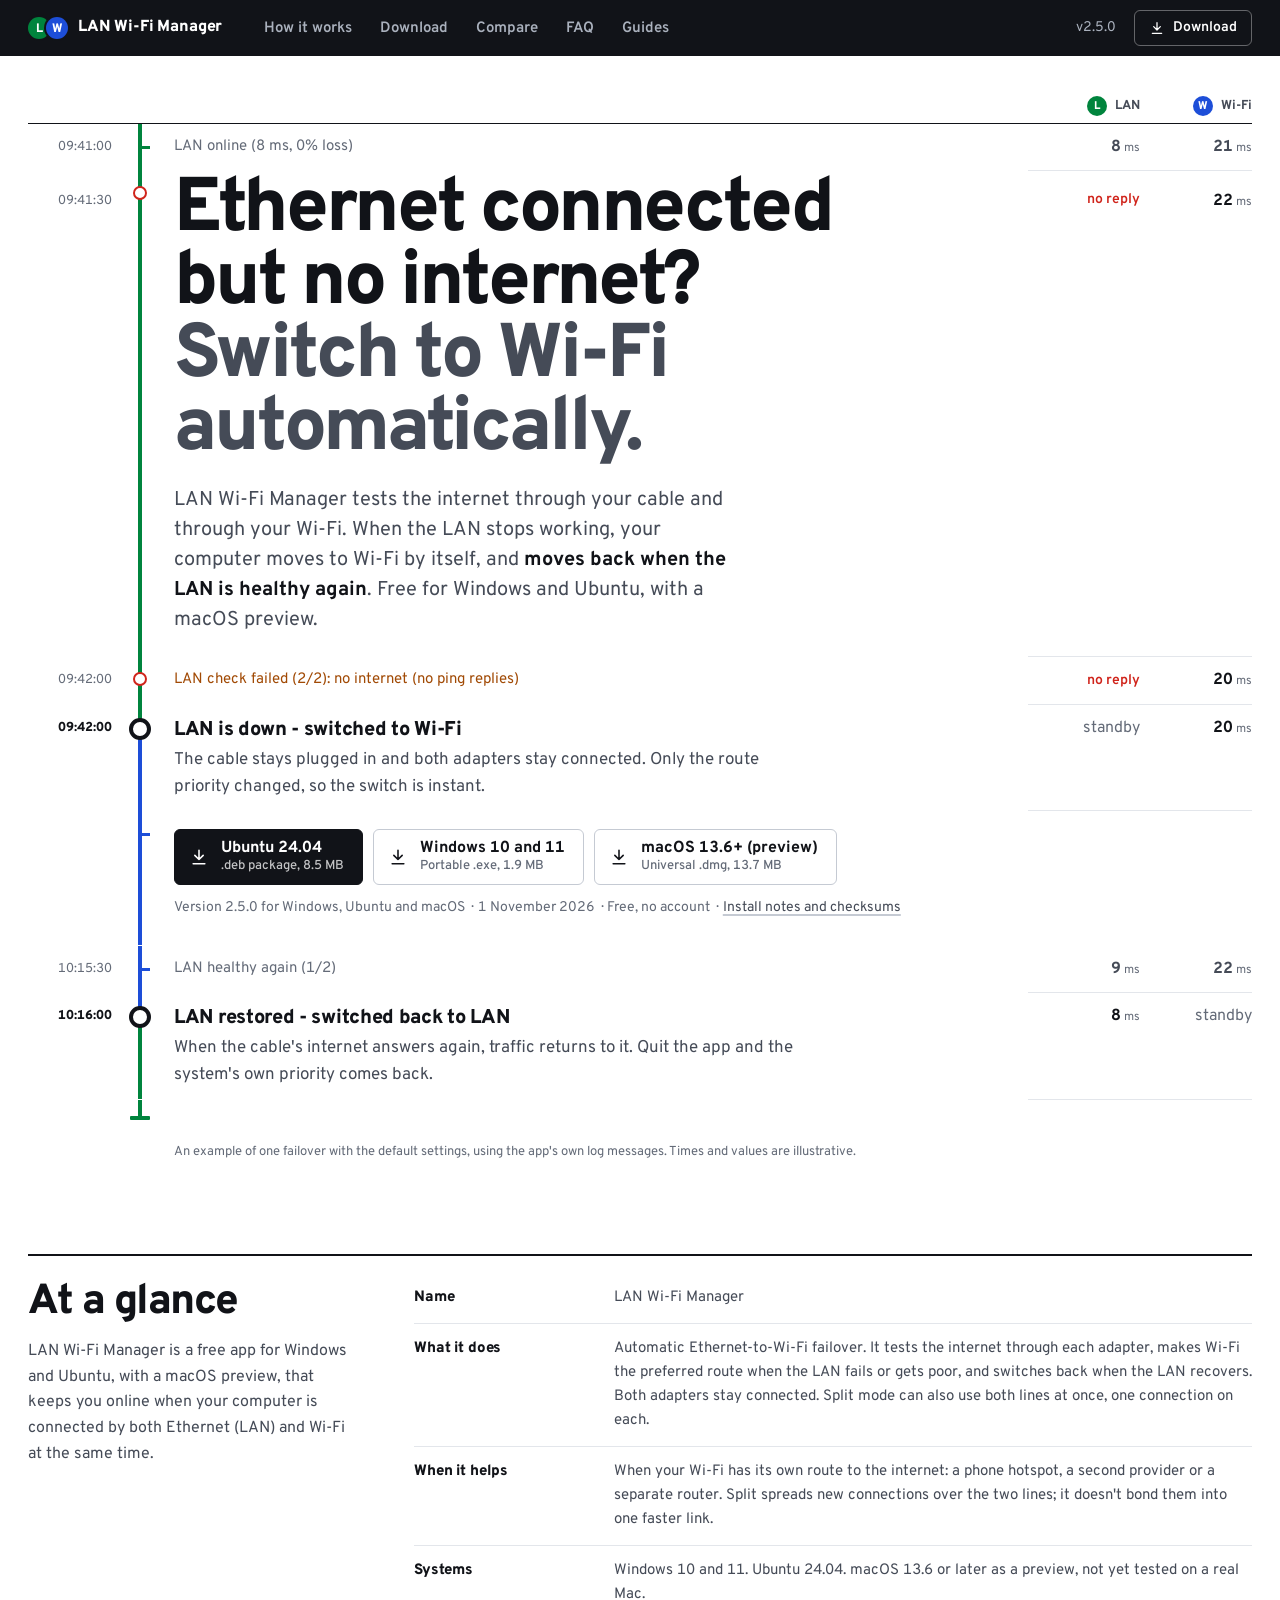
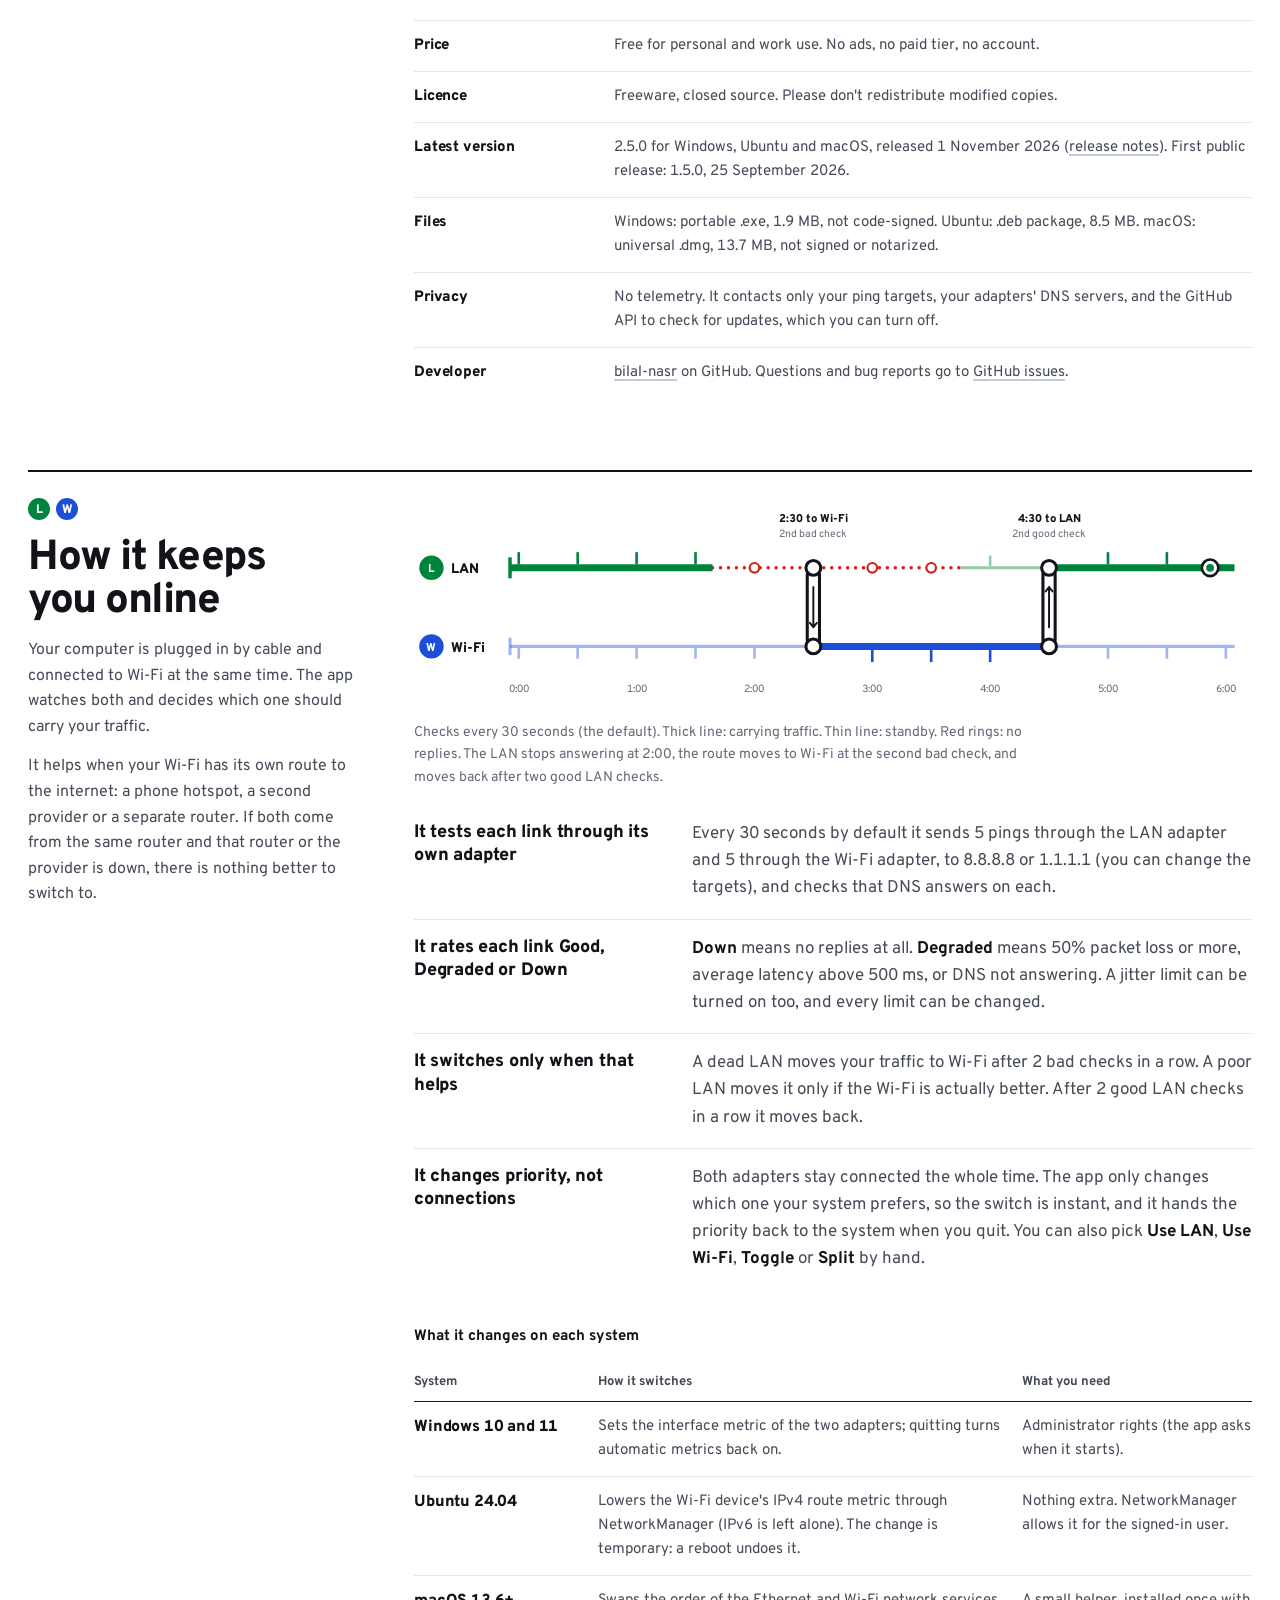
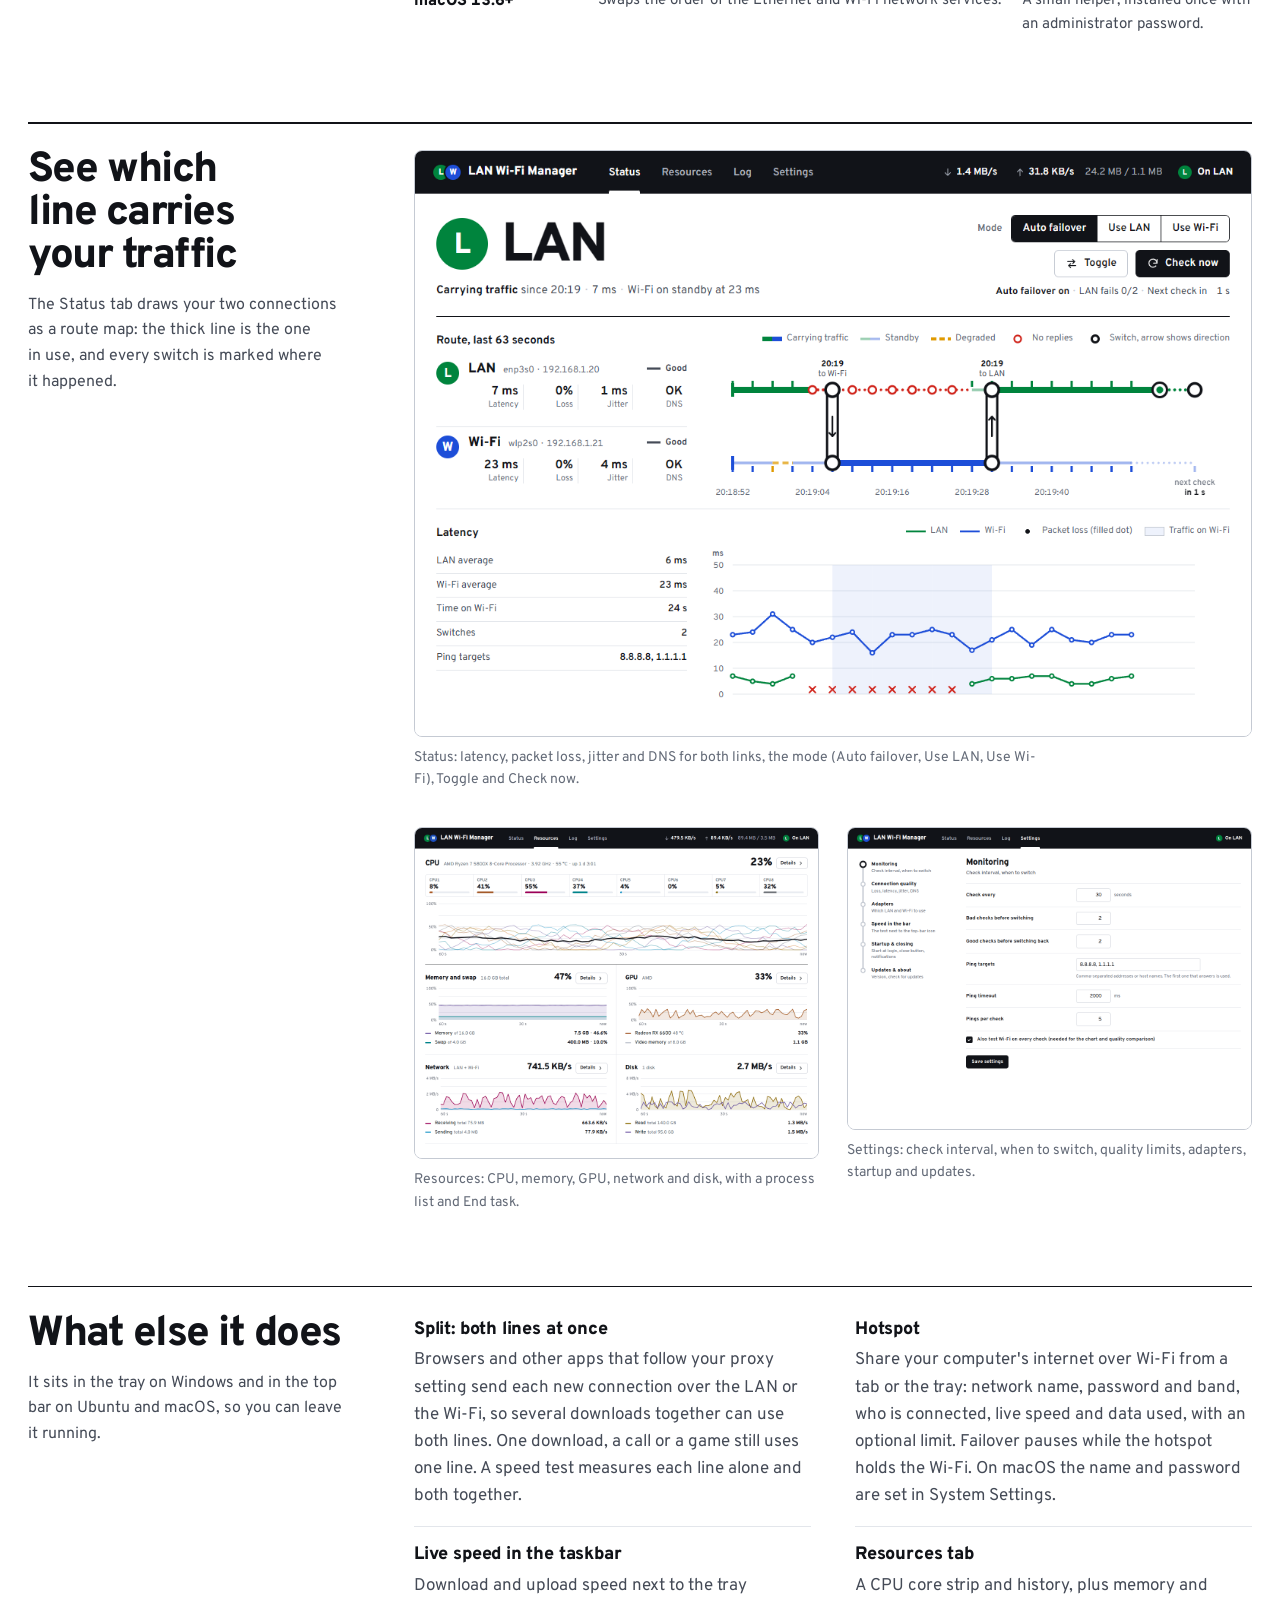
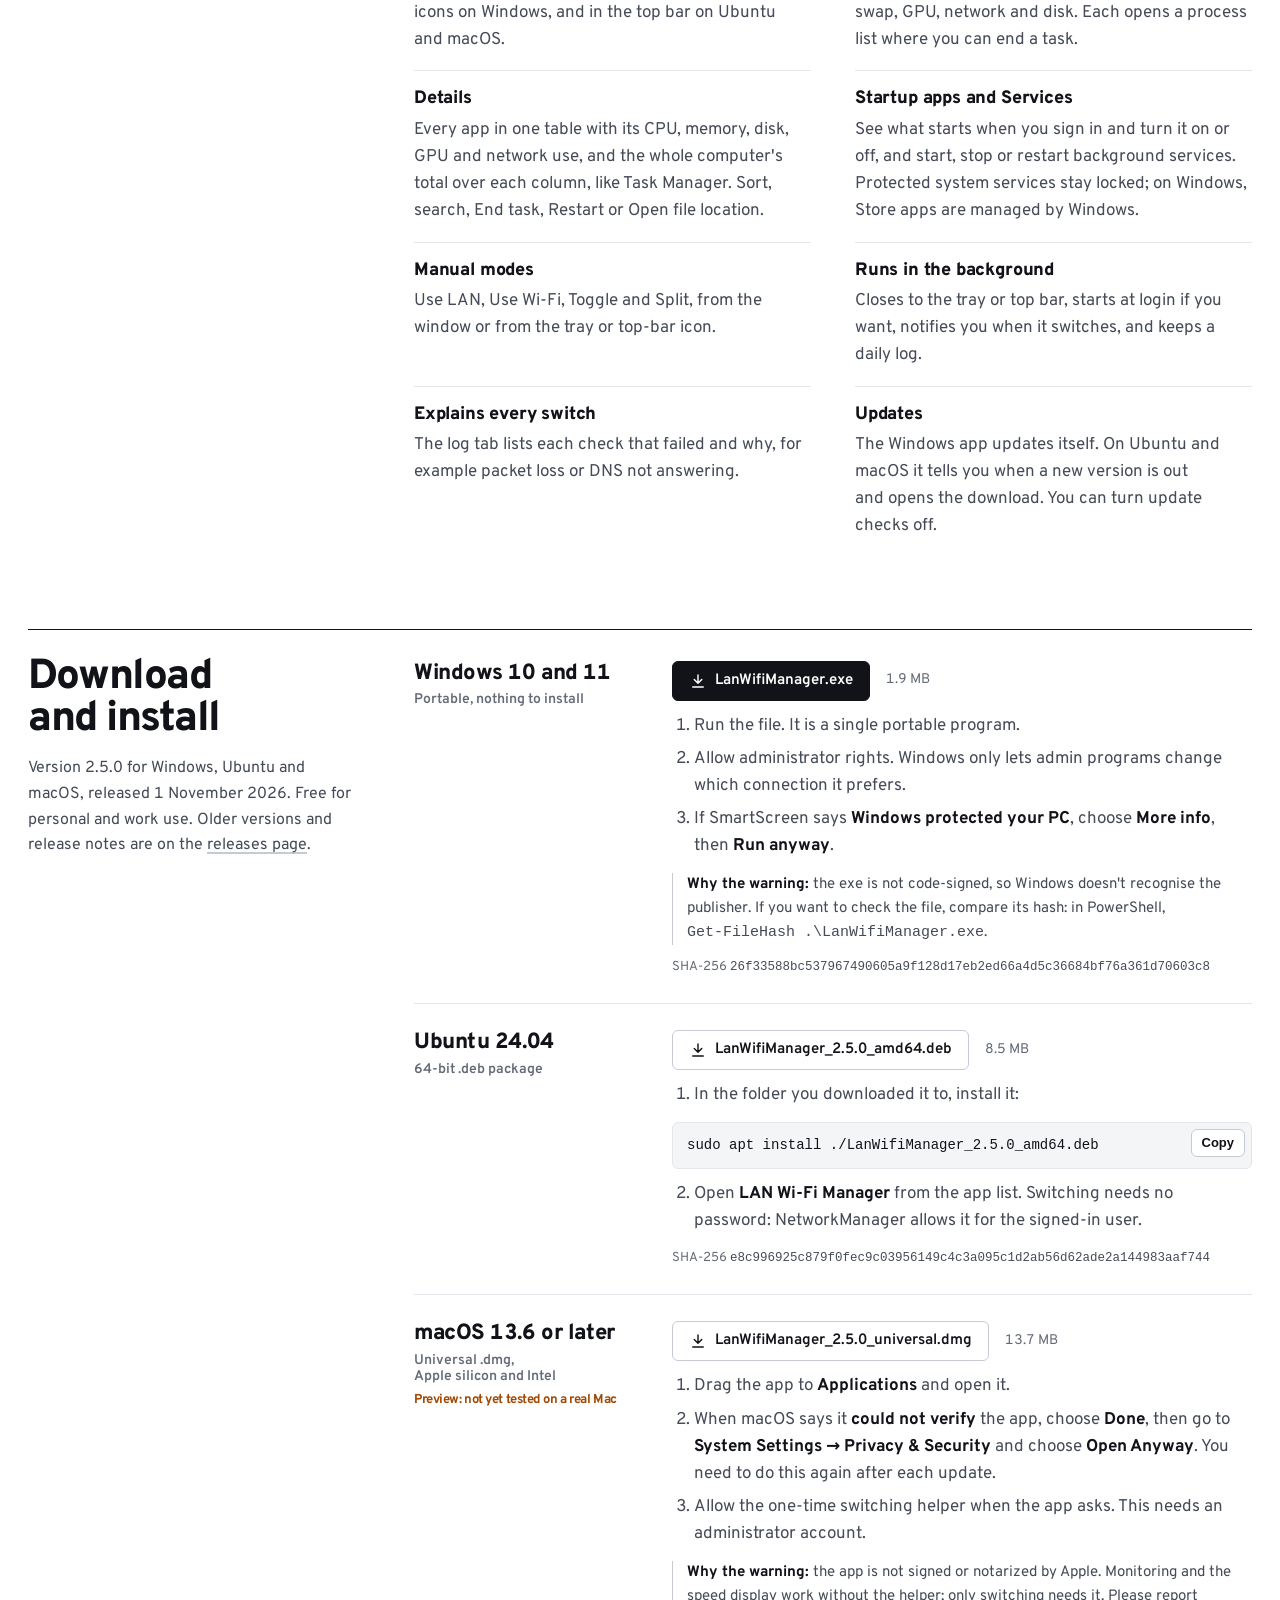
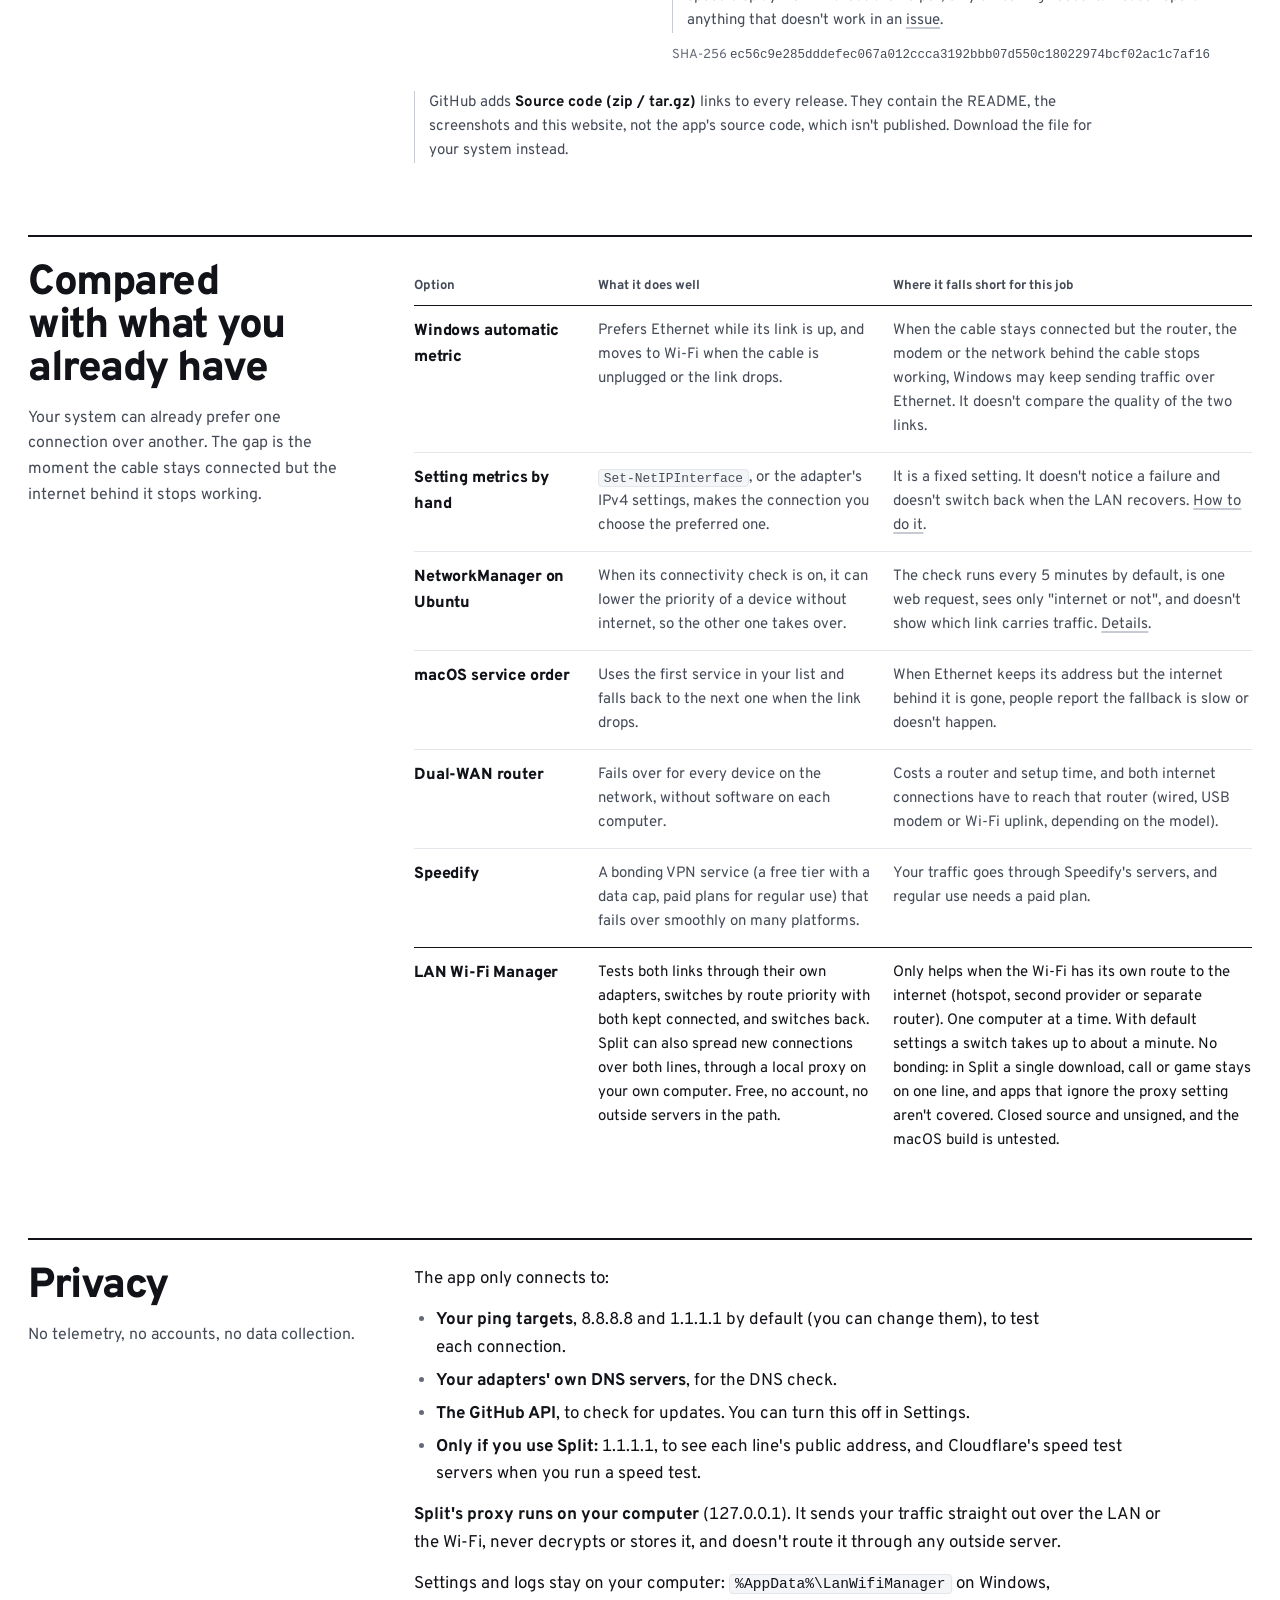
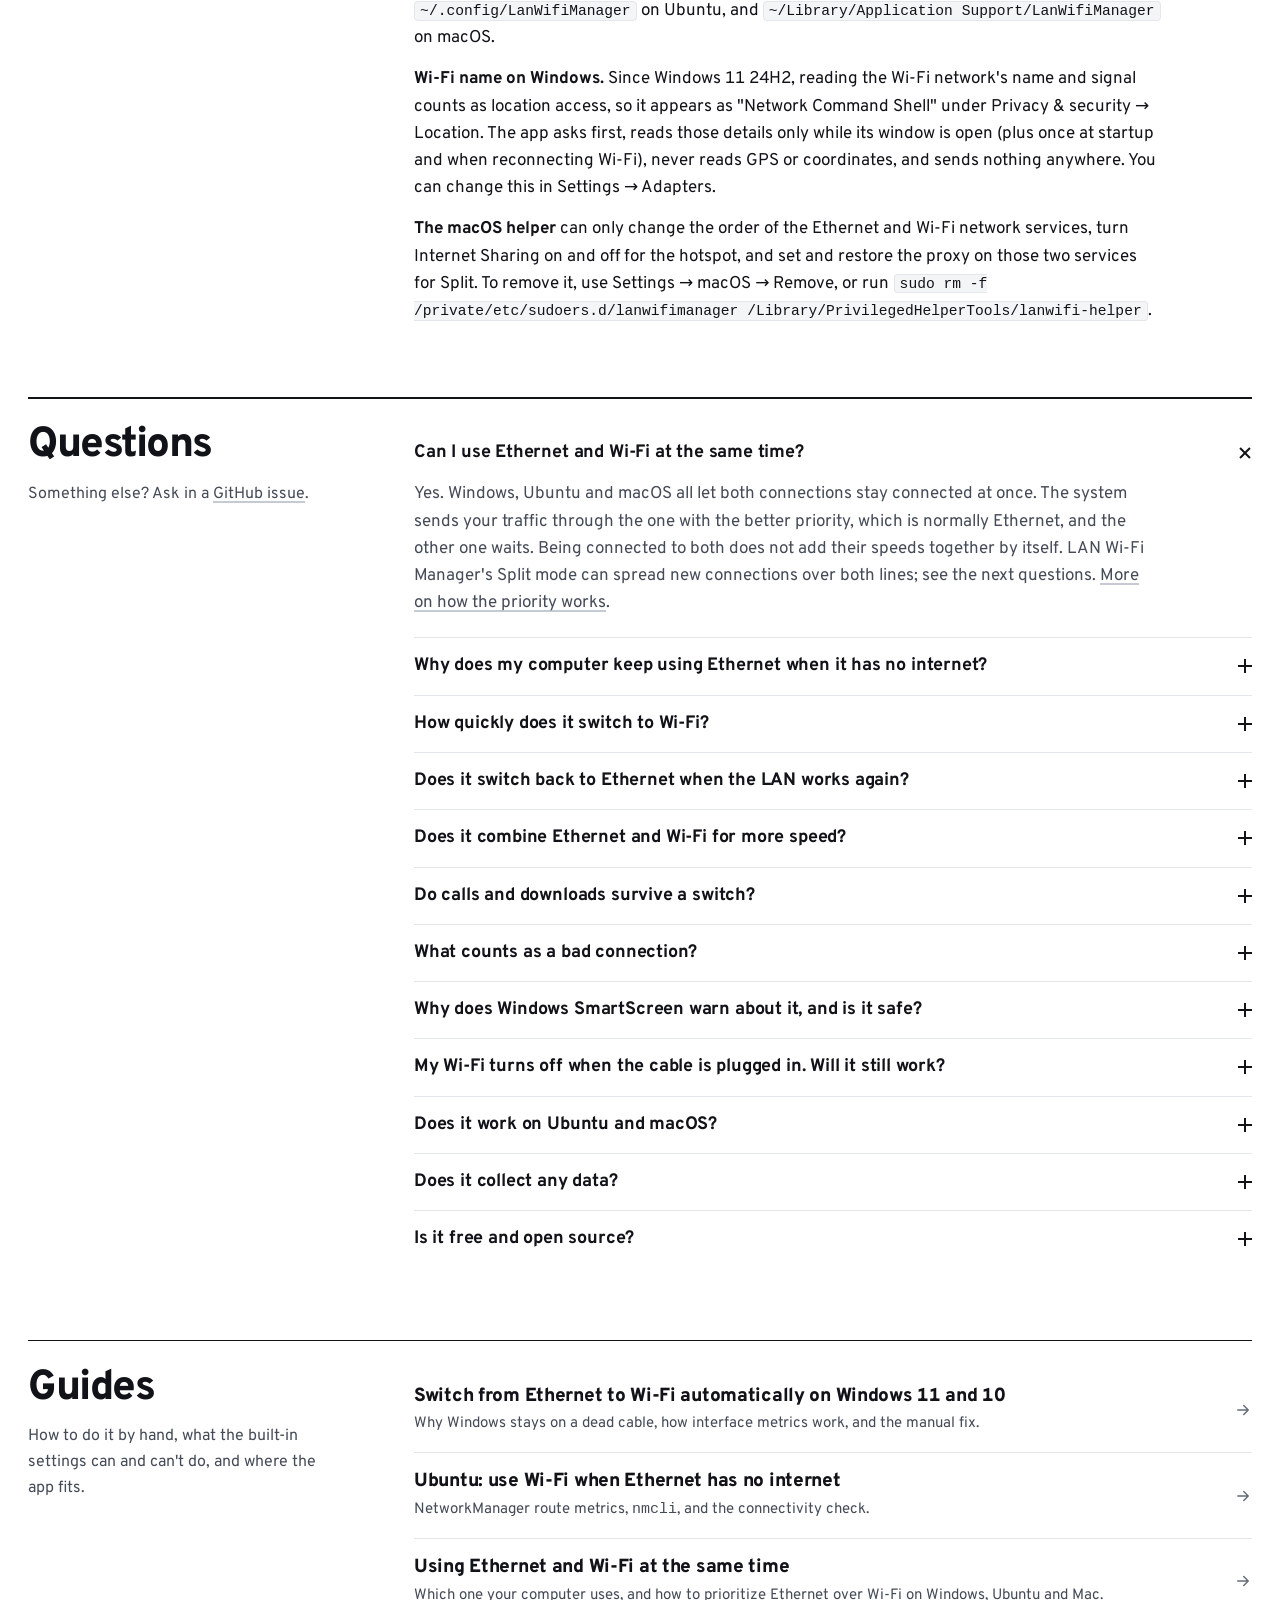
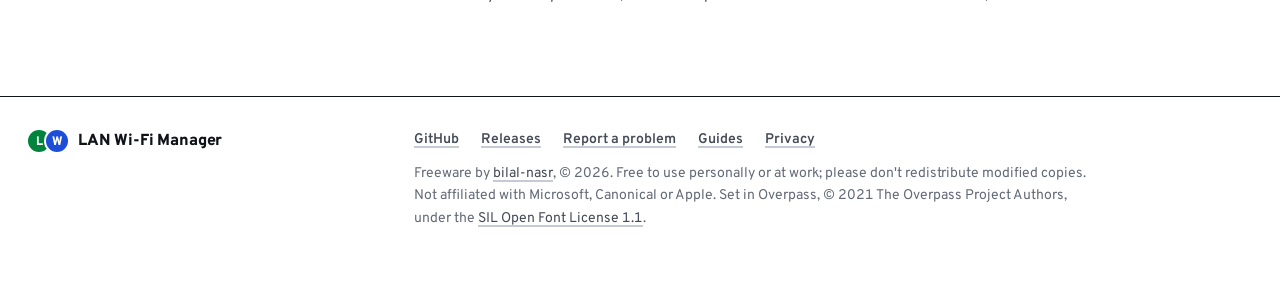
==== commit a05f0ff3: "Website: update for 2.5.0 Version, date, sizes and SHA-256 for 2.5.0. Adds Split, Hotspot and Detail" ====
--- a/docs/index.html
+++ b/docs/index.html
@@ -55,16 +55,16 @@
       "@type": "SoftwareApplication",
       "@id": "https://bilal-nasr.github.io/lan-wifi-manager/#app",
       "name": "LAN Wi-Fi Manager",
-      "description": "LAN Wi-Fi Manager is a free app for Windows and Ubuntu, with a macOS preview, that keeps you online when your computer is connected by both Ethernet (LAN) and Wi-Fi at the same time. It tests the internet through each adapter and, when the LAN fails or gets poor, makes Wi-Fi the preferred route, then switches back when the LAN recovers. It helps when your Wi-Fi has its own route to the internet: a phone hotspot, a second provider or a separate router.",
+      "description": "LAN Wi-Fi Manager is a free app for Windows and Ubuntu, with a macOS preview, that keeps you online when your computer is connected by both Ethernet (LAN) and Wi-Fi at the same time. It tests the internet through each adapter and, when the LAN fails or gets poor, makes Wi-Fi the preferred route, then switches back when the LAN recovers. It helps when your Wi-Fi has its own route to the internet: a phone hotspot, a second provider or a separate router. Its Split mode can also use both lines at once: apps that follow the system proxy setting send each new connection over the LAN or the Wi-Fi, so several connections together can use both, while a single download stays on one line.",
       "url": "https://bilal-nasr.github.io/lan-wifi-manager/",
       "sameAs": ["https://github.com/bilal-nasr/lan-wifi-manager"],
       "applicationCategory": "UtilitiesApplication",
       "applicationSubCategory": "Network failover",
       "operatingSystem": "Windows 10, Windows 11, Ubuntu 24.04, macOS 13.6 or later",
-      "softwareVersion": "2.3.0",
+      "softwareVersion": "2.5.0",
       "datePublished": "2026-09-25",
-      "dateModified": "2026-10-12",
-      "releaseNotes": "https://github.com/bilal-nasr/lan-wifi-manager/releases/tag/v2.3.0",
+      "dateModified": "2026-11-01",
+      "releaseNotes": "https://github.com/bilal-nasr/lan-wifi-manager/releases/tag/v2.5.0",
       "license": "https://github.com/bilal-nasr/lan-wifi-manager#license",
       "isAccessibleForFree": true,
       "image": "https://bilal-nasr.github.io/lan-wifi-manager/og-image.png",
@@ -74,9 +74,9 @@
         "https://bilal-nasr.github.io/lan-wifi-manager/settings.png"
       ],
       "downloadUrl": [
-        "https://github.com/bilal-nasr/lan-wifi-manager/releases/download/v2.3.0/LanWifiManager.exe",
-        "https://github.com/bilal-nasr/lan-wifi-manager/releases/download/v2.3.0/LanWifiManager_2.3.0_amd64.deb",
-        "https://github.com/bilal-nasr/lan-wifi-manager/releases/download/v2.3.0/LanWifiManager_2.3.0_universal.dmg"
+        "https://github.com/bilal-nasr/lan-wifi-manager/releases/download/v2.5.0/LanWifiManager.exe",
+        "https://github.com/bilal-nasr/lan-wifi-manager/releases/download/v2.5.0/LanWifiManager_2.5.0_amd64.deb",
+        "https://github.com/bilal-nasr/lan-wifi-manager/releases/download/v2.5.0/LanWifiManager_2.5.0_universal.dmg"
       ],
       "author": { "@id": "https://bilal-nasr.github.io/lan-wifi-manager/#developer" },
       "publisher": { "@id": "https://bilal-nasr.github.io/lan-wifi-manager/#developer" },
@@ -91,7 +91,7 @@
   "@type": "FAQPage",
   "mainEntity": [
     { "@type": "Question", "name": "Can I use Ethernet and Wi-Fi at the same time?",
-      "acceptedAnswer": { "@type": "Answer", "text": "Yes. Windows, Ubuntu and macOS all let both connections stay connected at once. The system sends your traffic through the one with the better priority, which is normally Ethernet, and the other one waits. Being connected to both does not add their speeds together; that needs bonding software or a router built for it." } },
+      "acceptedAnswer": { "@type": "Answer", "text": "Yes. Windows, Ubuntu and macOS all let both connections stay connected at once. The system sends your traffic through the one with the better priority, which is normally Ethernet, and the other one waits. Being connected to both does not add their speeds together by itself. LAN Wi-Fi Manager's Split mode can spread new connections over both lines; see the next questions." } },
     { "@type": "Question", "name": "Why does my computer keep using Ethernet when it has no internet?",
       "acceptedAnswer": { "@type": "Answer", "text": "The system ranks connections by their link, not by whether the internet behind them works. While the cable is plugged in and the adapter has an address, Ethernet keeps the better priority, even if the router, the modem or the network behind the cable has stopped working. Windows may show \"No internet\" and still send traffic over Ethernet. LAN Wi-Fi Manager tests the internet through each adapter and moves the priority to Wi-Fi when the LAN stops answering. That helps when your Wi-Fi reaches the internet a different way, such as a phone hotspot, a second provider or a separate router. If both come from the same router and that router or the provider is down, there is nothing better to switch to." } },
     { "@type": "Question", "name": "How quickly does it switch to Wi-Fi?",
@@ -99,9 +99,9 @@
     { "@type": "Question", "name": "Does it switch back to Ethernet when the LAN works again?",
       "acceptedAnswer": { "@type": "Answer", "text": "Yes. In Auto mode it moves back once the LAN has passed 2 good checks in a row (you can change the number), so a flaky cable does not make it bounce back and forth. When you quit, it hands the priority back to the system: on Windows it turns automatic metrics back on (so a metric you had set by hand is not kept), and on Ubuntu and macOS it restores the original order. That happens only while the setting to give the priority back on quit is on, which it is by default." } },
     { "@type": "Question", "name": "Does it combine Ethernet and Wi-Fi for more speed?",
-      "acceptedAnswer": { "@type": "Answer", "text": "No. It is failover, not bonding. Your traffic goes through one connection at a time, and the app only decides which one." } },
+      "acceptedAnswer": { "@type": "Answer", "text": "Partly, in Split mode, and only when the LAN and the Wi-Fi are separate internet connections. Split sets a local proxy on your computer as the system proxy, and sends each new connection from apps that follow that setting, such as browsers, over the LAN or the Wi-Fi, by measured speed or evenly. Several connections together can then use both lines. It is not bonding: a single download, call or game still uses one line, and apps that ignore the proxy setting, VPNs, games and calls keep using the normal route. A built-in speed test shows what each line and both together actually deliver. In Auto mode the app is failover only: one connection at a time." } },
     { "@type": "Question", "name": "Do calls and downloads survive a switch?",
-      "acceptedAnswer": { "@type": "Answer", "text": "Not reliably. The app changes route priority only; it does not bond links, proxy or tunnel traffic. Connections that were open on the dead link usually have to reconnect; it doesn't keep sessions alive the way a bonding VPN can." } },
+      "acceptedAnswer": { "@type": "Answer", "text": "Not reliably. Failover changes route priority only and does not tunnel traffic. Connections that were open on the dead link usually have to reconnect; it doesn't keep sessions alive the way a bonding VPN can. In Split mode, new connections go to the line that still works, but connections already open on the failed line still drop." } },
     { "@type": "Question", "name": "What counts as a bad connection?",
       "acceptedAnswer": { "@type": "Answer", "text": "A link is Down when none of its pings get a reply, and Degraded at 50% packet loss or more, average latency above 500 ms, or when DNS does not answer through it. A jitter limit can be turned on too. A Down LAN always leads to a switch. A Degraded LAN leads to a switch only when the Wi-Fi is Good. All of these limits can be changed in Settings." } },
     { "@type": "Question", "name": "Why does Windows SmartScreen warn about it, and is it safe?",
@@ -111,7 +111,7 @@
     { "@type": "Question", "name": "Does it work on Ubuntu and macOS?",
       "acceptedAnswer": { "@type": "Answer", "text": "Yes on Ubuntu 24.04; on macOS 13.6 or later it is a preview that has not yet been tested on a real Mac. Ubuntu gets a .deb package; it switches through NetworkManager and needs no password for the signed-in user. The macOS build is not signed or notarized, so macOS asks you to allow it under Privacy & Security, and switching needs a small helper that is installed once with an administrator password." } },
     { "@type": "Question", "name": "Does it collect any data?",
-      "acceptedAnswer": { "@type": "Answer", "text": "No. There is no telemetry and no account. The app only contacts your ping targets (8.8.8.8 and 1.1.1.1 by default), your adapters' own DNS servers for the DNS check, and the GitHub API to look for updates, which you can turn off. Settings and logs stay on your computer." } },
+      "acceptedAnswer": { "@type": "Answer", "text": "No. There is no telemetry and no account. The app only contacts your ping targets (8.8.8.8 and 1.1.1.1 by default), your adapters' own DNS servers for the DNS check, and the GitHub API to look for updates, which you can turn off. Only if you use Split, it also asks 1.1.1.1 for each line's public address, and its speed test downloads from Cloudflare's speed test servers. Settings and logs stay on your computer." } },
     { "@type": "Question", "name": "Is it free and open source?",
       "acceptedAnswer": { "@type": "Answer", "text": "It is free, but not open source. You can use it at home or at work, with no ads or paid tier. The source code is not published, and the GitHub repository holds only the README, screenshots, this website and releases." } }
   ]
@@ -141,7 +141,7 @@
       </ul>
     </nav>
     <div class="band-right">
-      <span class="ver">v2.3.0</span>
+      <span class="ver">v2.5.0</span>
       <a class="band-cta" href="#download"><svg class="icon" aria-hidden="true"><use href="#i-down"/></svg>Download</a>
     </div>
   </div>
@@ -191,20 +191,20 @@
           <span class="t"></span><span class="spine" style="--i:4"></span>
           <div class="msg">
             <div class="get" aria-label="Download the latest version" role="group">
-              <a class="btn primary" data-os="win" href="https://github.com/bilal-nasr/lan-wifi-manager/releases/download/v2.3.0/LanWifiManager.exe">
+              <a class="btn primary" data-os="win" href="https://github.com/bilal-nasr/lan-wifi-manager/releases/download/v2.5.0/LanWifiManager.exe">
                 <svg class="icon" aria-hidden="true"><use href="#i-down"/></svg>
-                <span><b>Windows 10 and 11</b><small>Portable .exe, 1.1 MB</small></span>
+                <span><b>Windows 10 and 11</b><small>Portable .exe, 1.9 MB</small></span>
               </a>
-              <a class="btn" data-os="linux" href="https://github.com/bilal-nasr/lan-wifi-manager/releases/download/v2.3.0/LanWifiManager_2.3.0_amd64.deb">
+              <a class="btn" data-os="linux" href="https://github.com/bilal-nasr/lan-wifi-manager/releases/download/v2.5.0/LanWifiManager_2.5.0_amd64.deb">
                 <svg class="icon" aria-hidden="true"><use href="#i-down"/></svg>
-                <span><b>Ubuntu 24.04</b><small>.deb package, 7.2 MB</small></span>
+                <span><b>Ubuntu 24.04</b><small>.deb package, 8.5 MB</small></span>
               </a>
-              <a class="btn" data-os="mac" href="https://github.com/bilal-nasr/lan-wifi-manager/releases/download/v2.3.0/LanWifiManager_2.3.0_universal.dmg">
+              <a class="btn" data-os="mac" href="https://github.com/bilal-nasr/lan-wifi-manager/releases/download/v2.5.0/LanWifiManager_2.5.0_universal.dmg">
                 <svg class="icon" aria-hidden="true"><use href="#i-down"/></svg>
-                <span><b>macOS 13.6+ (preview)</b><small>Universal .dmg, 11.2 MB</small></span>
+                <span><b>macOS 13.6+ (preview)</b><small>Universal .dmg, 13.7 MB</small></span>
               </a>
             </div>
-            <p class="get-meta">Version 2.3.0 for Windows, Ubuntu and macOS<span class="dot" aria-hidden="true">·</span>12 October 2026<span class="dot" aria-hidden="true">·</span>Free, no account<span class="dot" aria-hidden="true">·</span><a href="#download">Install notes and checksums</a></p>
+            <p class="get-meta">Version 2.5.0 for Windows, Ubuntu and macOS<span class="dot" aria-hidden="true">·</span>1 November 2026<span class="dot" aria-hidden="true">·</span>Free, no account<span class="dot" aria-hidden="true">·</span><a href="#download">Install notes and checksums</a></p>
           </div>
           <span class="m" aria-hidden="true"></span><span class="m" aria-hidden="true"></span>
         </div>
@@ -239,13 +239,13 @@
         <table class="table glance" aria-labelledby="h-glance">
           <tbody>
             <tr><th scope="row">Name</th><td>LAN Wi-Fi Manager</td></tr>
-            <tr><th scope="row">What it does</th><td>Automatic Ethernet-to-Wi-Fi failover. It tests the internet through each adapter, makes Wi-Fi the preferred route when the LAN fails or gets poor, and switches back when the LAN recovers. Both adapters stay connected.</td></tr>
-            <tr><th scope="row">When it helps</th><td>When your Wi-Fi has its own route to the internet: a phone hotspot, a second provider or a separate router. It doesn't combine the two connections.</td></tr>
+            <tr><th scope="row">What it does</th><td>Automatic Ethernet-to-Wi-Fi failover. It tests the internet through each adapter, makes Wi-Fi the preferred route when the LAN fails or gets poor, and switches back when the LAN recovers. Both adapters stay connected. Split mode can also use both lines at once, one connection on each.</td></tr>
+            <tr><th scope="row">When it helps</th><td>When your Wi-Fi has its own route to the internet: a phone hotspot, a second provider or a separate router. Split spreads new connections over the two lines; it doesn't bond them into one faster link.</td></tr>
             <tr><th scope="row">Systems</th><td>Windows 10 and 11. Ubuntu 24.04. macOS 13.6 or later as a preview, not yet tested on a real Mac.</td></tr>
             <tr><th scope="row">Price</th><td>Free for personal and work use. No ads, no paid tier, no account.</td></tr>
             <tr><th scope="row">Licence</th><td>Freeware, closed source. Please don't redistribute modified copies.</td></tr>
-            <tr><th scope="row">Latest version</th><td>2.3.0 for Windows, Ubuntu and macOS, released <time datetime="2026-10-12">12 October 2026</time> (<a href="https://github.com/bilal-nasr/lan-wifi-manager/releases/tag/v2.3.0">release notes</a>). First public release: 1.5.0, <time datetime="2026-09-25">25 September 2026</time>.</td></tr>
-            <tr><th scope="row">Files</th><td>Windows: portable .exe, 1.1 MB, not code-signed. Ubuntu: .deb package, 7.2 MB. macOS: universal .dmg, 11.2 MB, not signed or notarized.</td></tr>
+            <tr><th scope="row">Latest version</th><td>2.5.0 for Windows, Ubuntu and macOS, released <time datetime="2026-11-01">1 November 2026</time> (<a href="https://github.com/bilal-nasr/lan-wifi-manager/releases/tag/v2.5.0">release notes</a>). First public release: 1.5.0, <time datetime="2026-09-25">25 September 2026</time>.</td></tr>
+            <tr><th scope="row">Files</th><td>Windows: portable .exe, 1.9 MB, not code-signed. Ubuntu: .deb package, 8.5 MB. macOS: universal .dmg, 13.7 MB, not signed or notarized.</td></tr>
             <tr><th scope="row">Privacy</th><td>No telemetry. It contacts only your ping targets, your adapters' DNS servers, and the GitHub API to check for updates, which you can turn off.</td></tr>
             <tr><th scope="row">Developer</th><td><a href="https://github.com/bilal-nasr">bilal-nasr</a> on GitHub. Questions and bug reports go to <a href="https://github.com/bilal-nasr/lan-wifi-manager/issues">GitHub issues</a>.</td></tr>
           </tbody>
@@ -346,7 +346,7 @@
           </div>
           <div>
             <dt>It changes priority, not connections</dt>
-            <dd>Both adapters stay connected the whole time. The app only changes which one your system prefers, so the switch is instant, and it hands the priority back to the system when you quit. You can also pick <b>Use LAN</b>, <b>Use Wi-Fi</b> or <b>Toggle</b> by hand.</dd>
+            <dd>Both adapters stay connected the whole time. The app only changes which one your system prefers, so the switch is instant, and it hands the priority back to the system when you quit. You can also pick <b>Use LAN</b>, <b>Use Wi-Fi</b>, <b>Toggle</b> or <b>Split</b> by hand.</dd>
           </div>
         </dl>
 
@@ -393,10 +393,13 @@
         <p>It sits in the tray on Windows and in the top bar on Ubuntu and macOS, so you can leave it running.</p>
       </header>
       <dl class="board-body facts two">
+        <div><dt>Split: both lines at once</dt><dd>Browsers and other apps that follow your proxy setting send each new connection over the LAN or the Wi-Fi, so several downloads together can use both lines. One download, a call or a game still uses one line. A speed test measures each line alone and both together.</dd></div>
+        <div><dt>Hotspot</dt><dd>Share your computer's internet over Wi-Fi from a tab or the tray: network name, password and band, who is connected, live speed and data used, with an optional limit. Failover pauses while the hotspot holds the Wi-Fi. On macOS the name and password are set in System Settings.</dd></div>
         <div><dt>Live speed in the taskbar</dt><dd>Download and upload speed next to the tray icons on Windows, and in the top bar on Ubuntu and macOS.</dd></div>
         <div><dt>Resources tab</dt><dd>A CPU core strip and history, plus memory and swap, GPU, network and disk. Each opens a process list where you can end a task.</dd></div>
+        <div><dt>Details</dt><dd>Every app in one table with its CPU, memory, disk, GPU and network use, and the whole computer's total over each column, like Task Manager. Sort, search, End task, Restart or Open file location.</dd></div>
         <div><dt>Startup apps and Services</dt><dd>See what starts when you sign in and turn it on or off, and start, stop or restart background services. Protected system services stay locked; on Windows, Store apps are managed by Windows.</dd></div>
-        <div><dt>Manual modes</dt><dd>Use LAN, Use Wi-Fi and Toggle, from the window or from the tray or top-bar icon.</dd></div>
+        <div><dt>Manual modes</dt><dd>Use LAN, Use Wi-Fi, Toggle and Split, from the window or from the tray or top-bar icon.</dd></div>
         <div><dt>Runs in the background</dt><dd>Closes to the tray or top bar, starts at login if you want, notifies you when it switches, and keeps a daily log.</dd></div>
         <div><dt>Explains every switch</dt><dd>The log tab lists each check that failed and why, for example packet loss or DNS not answering.</dd></div>
         <div><dt>Updates</dt><dd>The Windows app updates itself. On Ubuntu and macOS it tells you when a new version is out and opens the download. You can turn update checks off.</dd></div>
@@ -408,15 +411,15 @@
     <div class="wrap board">
       <header>
         <h2 id="h-download">Download and install</h2>
-        <p>Version 2.3.0 for Windows, Ubuntu and macOS, released 12 October 2026. Free for personal and work use. Older versions and release notes are on the <a href="https://github.com/bilal-nasr/lan-wifi-manager/releases">releases page</a>.</p>
+        <p>Version 2.5.0 for Windows, Ubuntu and macOS, released 1 November 2026. Free for personal and work use. Older versions and release notes are on the <a href="https://github.com/bilal-nasr/lan-wifi-manager/releases">releases page</a>.</p>
       </header>
       <div class="board-body">
         <div class="os" id="windows">
           <h3>Windows 10 and 11<small>Portable, nothing to install</small></h3>
           <div class="os-body">
             <div class="file">
-              <a class="btn primary" href="https://github.com/bilal-nasr/lan-wifi-manager/releases/download/v2.3.0/LanWifiManager.exe"><svg class="icon" aria-hidden="true"><use href="#i-down"/></svg>LanWifiManager.exe</a>
-              <span class="size">1.1 MB</span>
+              <a class="btn primary" href="https://github.com/bilal-nasr/lan-wifi-manager/releases/download/v2.5.0/LanWifiManager.exe"><svg class="icon" aria-hidden="true"><use href="#i-down"/></svg>LanWifiManager.exe</a>
+              <span class="size">1.9 MB</span>
             </div>
             <ol>
               <li>Run the file. It is a single portable program.</li>
@@ -424,7 +427,7 @@
               <li>If SmartScreen says <b>Windows protected your PC</b>, choose <b>More info</b>, then <b>Run anyway</b>.</li>
             </ol>
             <p class="note"><b>Why the warning:</b> the exe is not code-signed, so Windows doesn't recognise the publisher. If you want to check the file, compare its hash: in PowerShell, <code class="nw">Get-FileHash .\LanWifiManager.exe</code>.</p>
-            <p class="hash">SHA-256 <code>fa9191ae6f56d038ee2368049e338accef0374c1df7a6d3da1d84f94e40a7ded</code></p>
+            <p class="hash">SHA-256 <code>26f33588bc537967490605a9f128d17eb2ed66a4d5c36684bf76a361d70603c8</code></p>
           </div>
         </div>
 
@@ -432,17 +435,17 @@
           <h3>Ubuntu 24.04<small>64-bit .deb package</small></h3>
           <div class="os-body">
             <div class="file">
-              <a class="btn" href="https://github.com/bilal-nasr/lan-wifi-manager/releases/download/v2.3.0/LanWifiManager_2.3.0_amd64.deb"><svg class="icon" aria-hidden="true"><use href="#i-down"/></svg>LanWifiManager_2.3.0_amd64.deb</a>
-              <span class="size">7.2 MB</span>
+              <a class="btn" href="https://github.com/bilal-nasr/lan-wifi-manager/releases/download/v2.5.0/LanWifiManager_2.5.0_amd64.deb"><svg class="icon" aria-hidden="true"><use href="#i-down"/></svg>LanWifiManager_2.5.0_amd64.deb</a>
+              <span class="size">8.5 MB</span>
             </div>
             <ol>
               <li>In the folder you downloaded it to, install it:</li>
             </ol>
-            <div class="code"><pre><code>sudo apt install ./LanWifiManager_2.3.0_amd64.deb</code></pre></div>
+            <div class="code"><pre><code>sudo apt install ./LanWifiManager_2.5.0_amd64.deb</code></pre></div>
             <ol start="2">
               <li>Open <b>LAN Wi-Fi Manager</b> from the app list. Switching needs no password: NetworkManager allows it for the signed-in user.</li>
             </ol>
-            <p class="hash">SHA-256 <code>2233ff002b2855210624c33d559e9f0f1a7ea455faa72247ba04527e613ad08d</code></p>
+            <p class="hash">SHA-256 <code>e8c996925c879f0fec9c03956149c4c3a095c1d2ab56d62ade2a144983aaf744</code></p>
           </div>
         </div>
 
@@ -450,8 +453,8 @@
           <h3>macOS 13.6 or later<small>Universal .dmg, Apple silicon and Intel</small><span class="tag">Preview: not yet tested on a real Mac</span></h3>
           <div class="os-body">
             <div class="file">
-              <a class="btn" href="https://github.com/bilal-nasr/lan-wifi-manager/releases/download/v2.3.0/LanWifiManager_2.3.0_universal.dmg"><svg class="icon" aria-hidden="true"><use href="#i-down"/></svg>LanWifiManager_2.3.0_universal.dmg</a>
-              <span class="size">11.2 MB</span>
+              <a class="btn" href="https://github.com/bilal-nasr/lan-wifi-manager/releases/download/v2.5.0/LanWifiManager_2.5.0_universal.dmg"><svg class="icon" aria-hidden="true"><use href="#i-down"/></svg>LanWifiManager_2.5.0_universal.dmg</a>
+              <span class="size">13.7 MB</span>
             </div>
             <ol>
               <li>Drag the app to <b>Applications</b> and open it.</li>
@@ -459,7 +462,7 @@
               <li>Allow the one-time switching helper when the app asks. This needs an administrator account.</li>
             </ol>
             <p class="note"><b>Why the warning:</b> the app is not signed or notarized by Apple. Monitoring and the speed display work without the helper; only switching needs it. Please report anything that doesn't work in an <a href="https://github.com/bilal-nasr/lan-wifi-manager/issues">issue</a>.</p>
-            <p class="hash">SHA-256 <code>3949ab77d6d89a21b23f783da508a4336d1f4f5250e81a3a9d9643f65891a806</code></p>
+            <p class="hash">SHA-256 <code>ec56c9e285dddefec067a012ccca3192bbb07d550c18022974bcf02ac1c7af16</code></p>
           </div>
         </div>
 
@@ -484,7 +487,7 @@
             <tr><th scope="row">macOS service order</th><td data-h="What it does well">Uses the first service in your list and falls back to the next one when the link drops.</td><td data-h="Where it falls short">When Ethernet keeps its address but the internet behind it is gone, people report the fallback is slow or doesn't happen.</td></tr>
             <tr><th scope="row">Dual-WAN router</th><td data-h="What it does well">Fails over for every device on the network, without software on each computer.</td><td data-h="Where it falls short">Costs a router and setup time, and both internet connections have to reach that router (wired, USB modem or Wi-Fi uplink, depending on the model).</td></tr>
             <tr><th scope="row">Speedify</th><td data-h="What it does well">A bonding VPN service (a free tier with a data cap, paid plans for regular use) that fails over smoothly on many platforms.</td><td data-h="Where it falls short">Your traffic goes through Speedify's servers, and regular use needs a paid plan.</td></tr>
-            <tr class="self"><th scope="row">LAN Wi-Fi Manager</th><td data-h="What it does well">Tests both links through their own adapters, switches by route priority with both kept connected, and switches back. Free, no account, no proxy.</td><td data-h="Where it falls short">Only helps when the Wi-Fi has its own route to the internet (hotspot, second provider or separate router). One computer at a time. With default settings a switch takes up to about a minute. No bonding. Closed source and unsigned, and the macOS build is untested.</td></tr>
+            <tr class="self"><th scope="row">LAN Wi-Fi Manager</th><td data-h="What it does well">Tests both links through their own adapters, switches by route priority with both kept connected, and switches back. Split can also spread new connections over both lines, through a local proxy on your own computer. Free, no account, no outside servers in the path.</td><td data-h="Where it falls short">Only helps when the Wi-Fi has its own route to the internet (hotspot, second provider or separate router). One computer at a time. With default settings a switch takes up to about a minute. No bonding: in Split a single download, call or game stays on one line, and apps that ignore the proxy setting aren't covered. Closed source and unsigned, and the macOS build is untested.</td></tr>
           </tbody>
         </table>
       </div>
@@ -503,10 +506,12 @@
           <li><b>Your ping targets</b>, 8.8.8.8 and 1.1.1.1 by default (you can change them), to test each connection.</li>
           <li><b>Your adapters' own DNS servers</b>, for the DNS check.</li>
           <li><b>The GitHub API</b>, to check for updates. You can turn this off in Settings.</li>
+          <li><b>Only if you use Split:</b> 1.1.1.1, to see each line's public address, and Cloudflare's speed test servers when you run a speed test.</li>
         </ul>
+        <p><b>Split's proxy runs on your computer</b> (127.0.0.1). It sends your traffic straight out over the LAN or the Wi-Fi, never decrypts or stores it, and doesn't route it through any outside server.</p>
         <p>Settings and logs stay on your computer: <code>%AppData%\LanWifiManager</code> on Windows, <code>~/.config/LanWifiManager</code> on Ubuntu, and <code>~/Library/Application Support/LanWifiManager</code> on macOS.</p>
         <p><b>Wi-Fi name on Windows.</b> Since Windows 11 24H2, reading the Wi-Fi network's name and signal counts as location access, so it appears as "Network Command Shell" under Privacy &amp; security → Location. The app asks first, reads those details only while its window is open (plus once at startup and when reconnecting Wi-Fi), never reads GPS or coordinates, and sends nothing anywhere. You can change this in Settings → Adapters.</p>
-        <p><b>The macOS helper</b> can only swap the order of two network services. To remove it, use Settings → macOS → Remove, or run <code>sudo rm -f /private/etc/sudoers.d/lanwifimanager /Library/PrivilegedHelperTools/lanwifi-helper</code>.</p>
+        <p><b>The macOS helper</b> can only change the order of the Ethernet and Wi-Fi network services, turn Internet Sharing on and off for the hotspot, and set and restore the proxy on those two services for Split. To remove it, use Settings → macOS → Remove, or run <code>sudo rm -f /private/etc/sudoers.d/lanwifimanager /Library/PrivilegedHelperTools/lanwifi-helper</code>.</p>
       </div>
     </div>
   </section>
@@ -520,7 +525,7 @@
       <div class="board-body faq">
         <details open>
           <summary>Can I use Ethernet and Wi-Fi at the same time?</summary>
-          <div class="a"><p>Yes. Windows, Ubuntu and macOS all let both connections stay connected at once. The system sends your traffic through the one with the better priority, which is normally Ethernet, and the other one waits. Being connected to both does not add their speeds together; that needs bonding software or a router built for it. <a href="guides/ethernet-and-wifi-at-the-same-time/">More on how the priority works</a>.</p></div>
+          <div class="a"><p>Yes. Windows, Ubuntu and macOS all let both connections stay connected at once. The system sends your traffic through the one with the better priority, which is normally Ethernet, and the other one waits. Being connected to both does not add their speeds together by itself. LAN Wi-Fi Manager's Split mode can spread new connections over both lines; see the next questions. <a href="guides/ethernet-and-wifi-at-the-same-time/">More on how the priority works</a>.</p></div>
         </details>
         <details>
           <summary>Why does my computer keep using Ethernet when it has no internet?</summary>
@@ -536,11 +541,11 @@
         </details>
         <details>
           <summary>Does it combine Ethernet and Wi-Fi for more speed?</summary>
-          <div class="a"><p>No. It is failover, not bonding. Your traffic goes through one connection at a time, and the app only decides which one.</p></div>
+          <div class="a"><p>Partly, in Split mode, and only when the LAN and the Wi-Fi are separate internet connections. Split sets a local proxy on your computer as the system proxy, and sends each new connection from apps that follow that setting, such as browsers, over the LAN or the Wi-Fi, by measured speed or evenly. Several connections together can then use both lines. It is not bonding: a single download, call or game still uses one line, and apps that ignore the proxy setting, VPNs, games and calls keep using the normal route. A built-in speed test shows what each line and both together actually deliver. In Auto mode the app is failover only: one connection at a time.</p></div>
         </details>
         <details>
           <summary>Do calls and downloads survive a switch?</summary>
-          <div class="a"><p>Not reliably. The app changes route priority only; it does not bond links, proxy or tunnel traffic. Connections that were open on the dead link usually have to reconnect; it doesn't keep sessions alive the way a bonding VPN can.</p></div>
+          <div class="a"><p>Not reliably. Failover changes route priority only and does not tunnel traffic. Connections that were open on the dead link usually have to reconnect; it doesn't keep sessions alive the way a bonding VPN can. In Split mode, new connections go to the line that still works, but connections already open on the failed line still drop.</p></div>
         </details>
         <details>
           <summary>What counts as a bad connection?</summary>
@@ -560,7 +565,7 @@
         </details>
         <details>
           <summary>Does it collect any data?</summary>
-          <div class="a"><p>No. There is no telemetry and no account. The app only contacts your ping targets (8.8.8.8 and 1.1.1.1 by default), your adapters' own DNS servers for the DNS check, and the GitHub API to look for updates, which you can turn off. Settings and logs stay on your computer.</p></div>
+          <div class="a"><p>No. There is no telemetry and no account. The app only contacts your ping targets (8.8.8.8 and 1.1.1.1 by default), your adapters' own DNS servers for the DNS check, and the GitHub API to look for updates, which you can turn off. Only if you use Split, it also asks 1.1.1.1 for each line's public address, and its speed test downloads from Cloudflare's speed test servers. Settings and logs stay on your computer.</p></div>
         </details>
         <details>
           <summary>Is it free and open source?</summary>
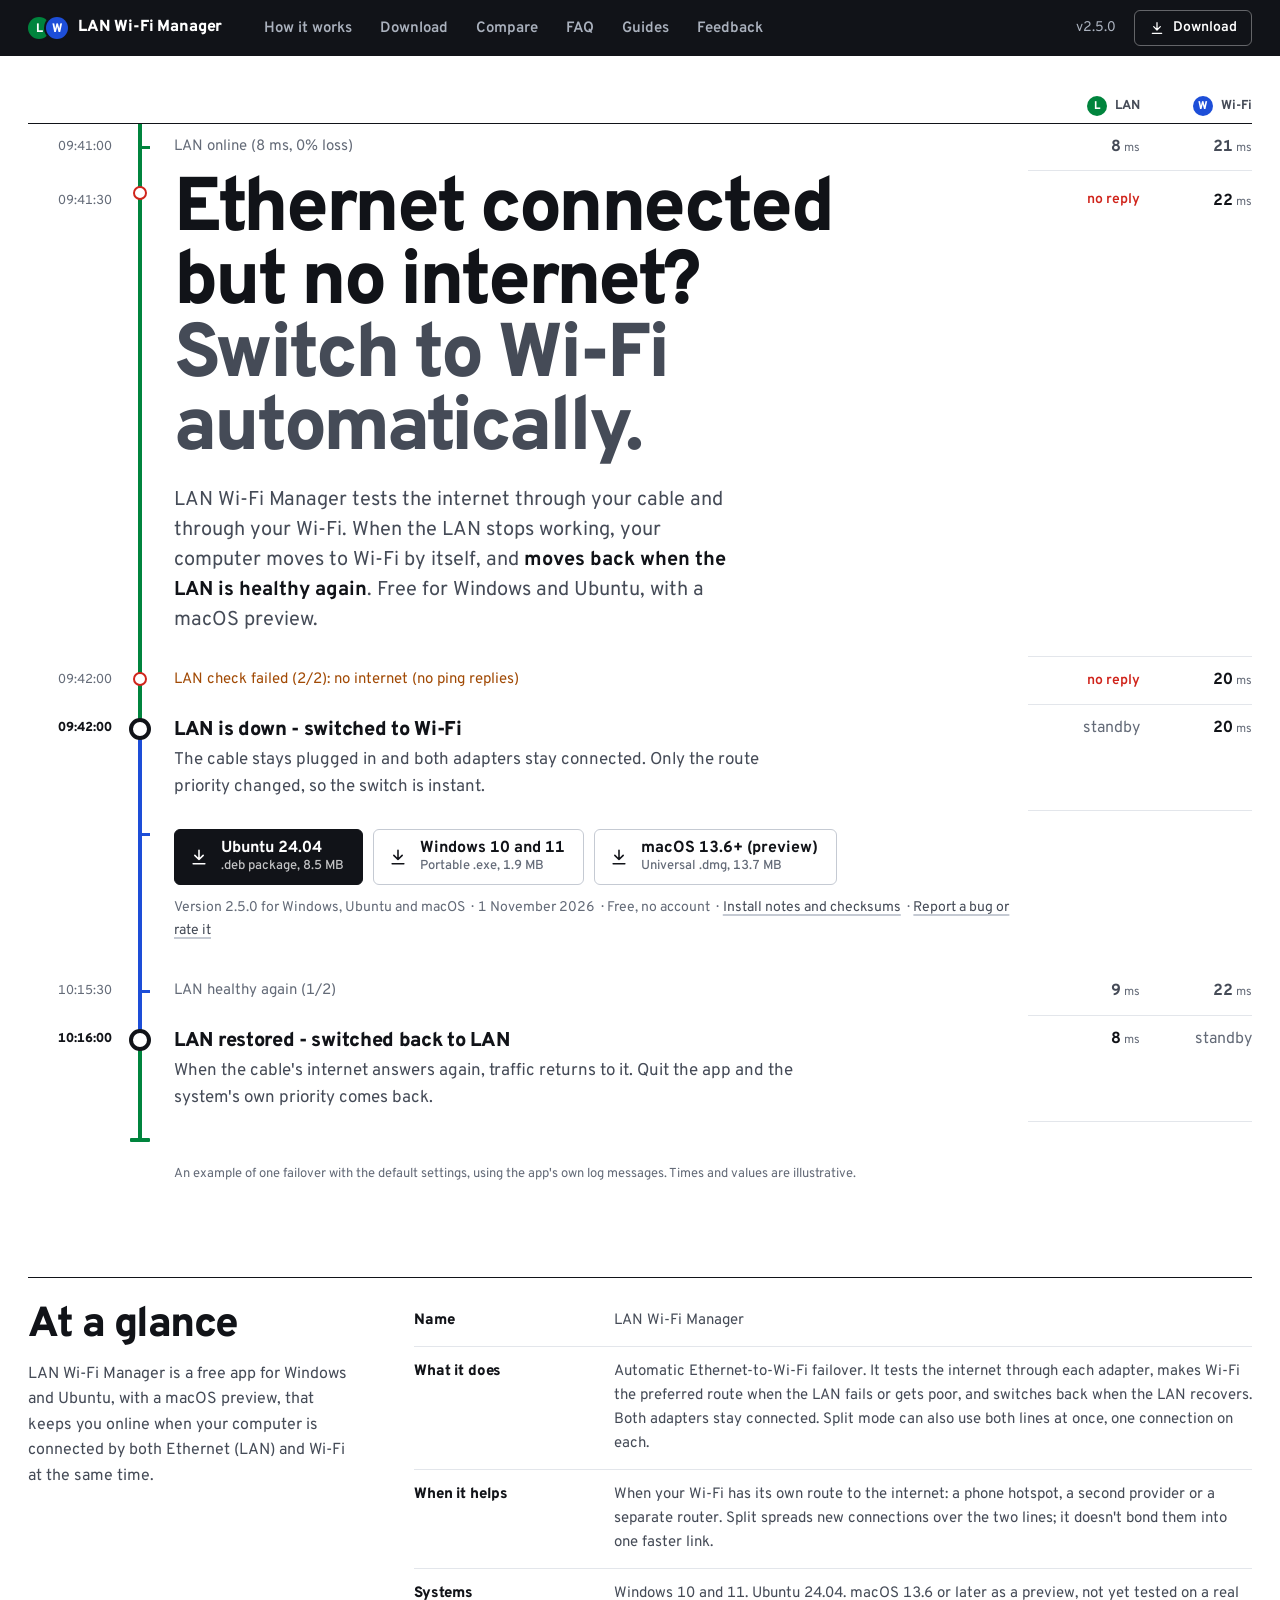
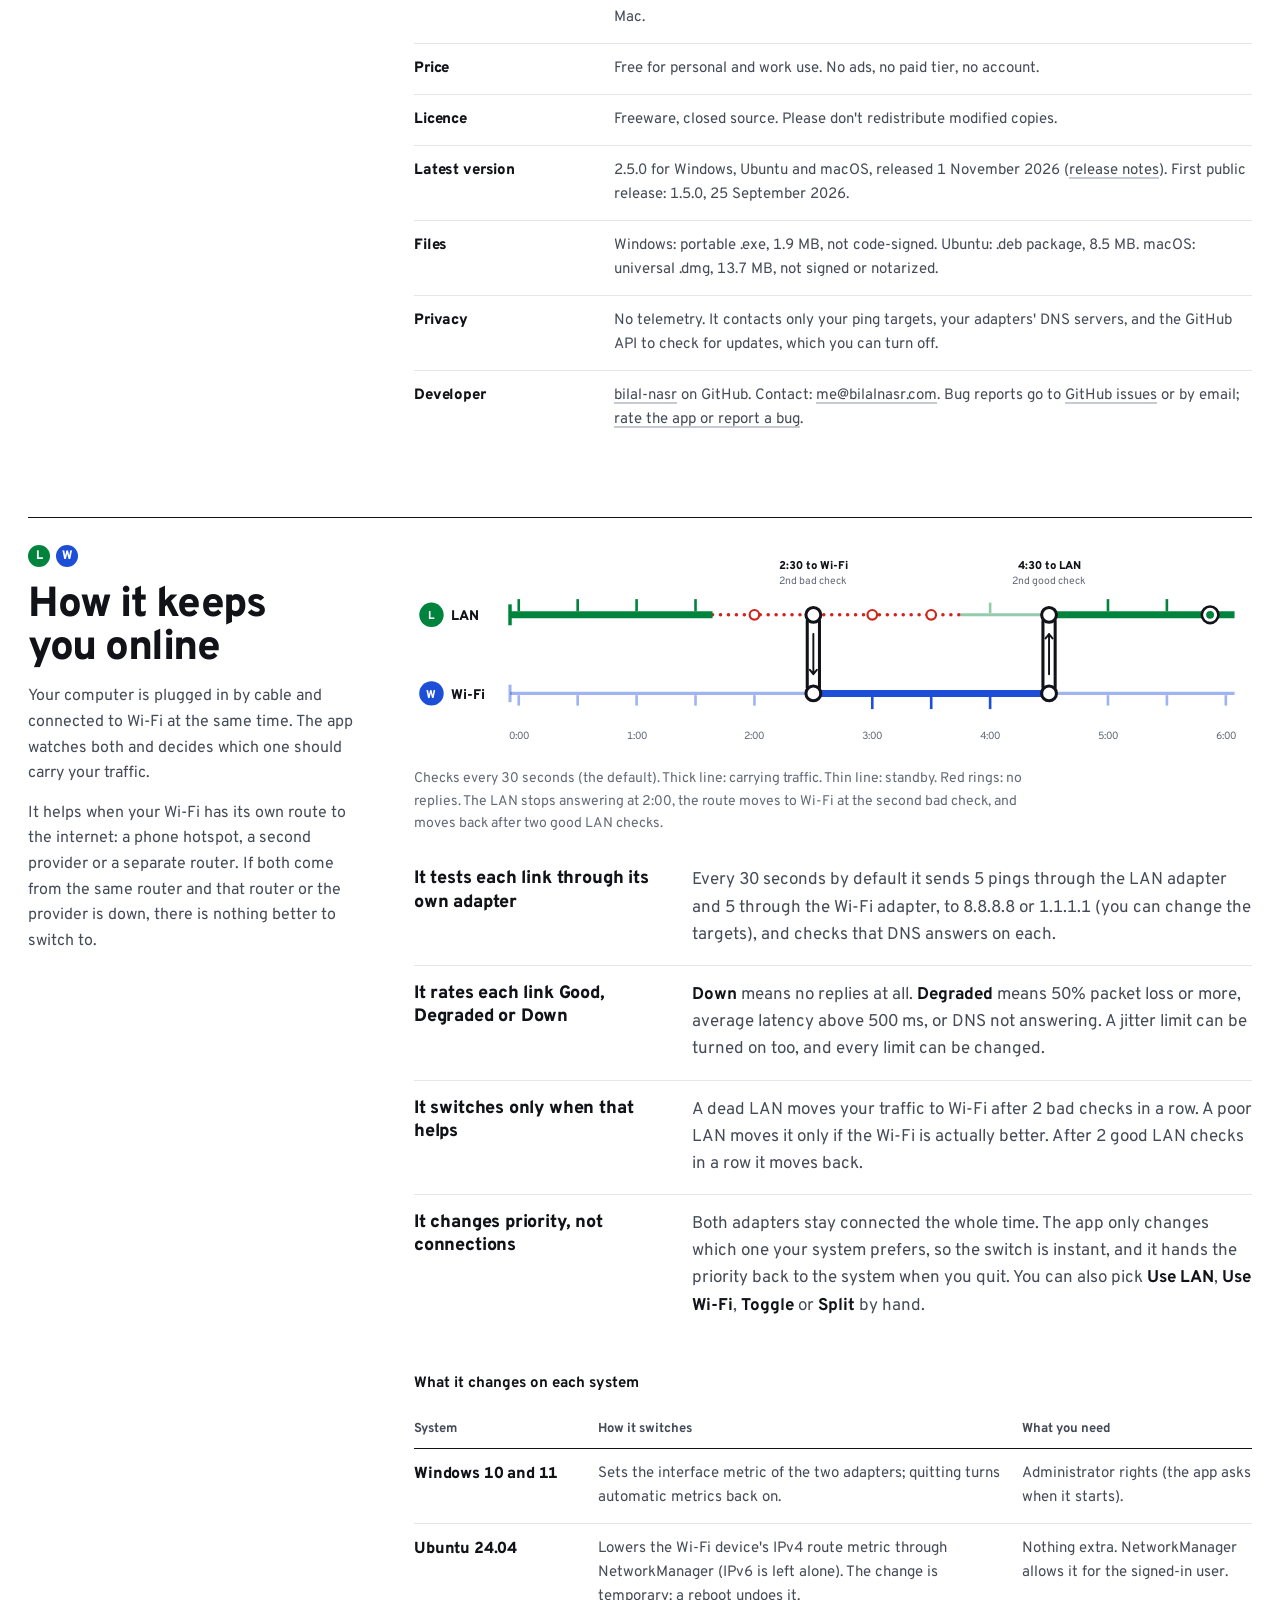
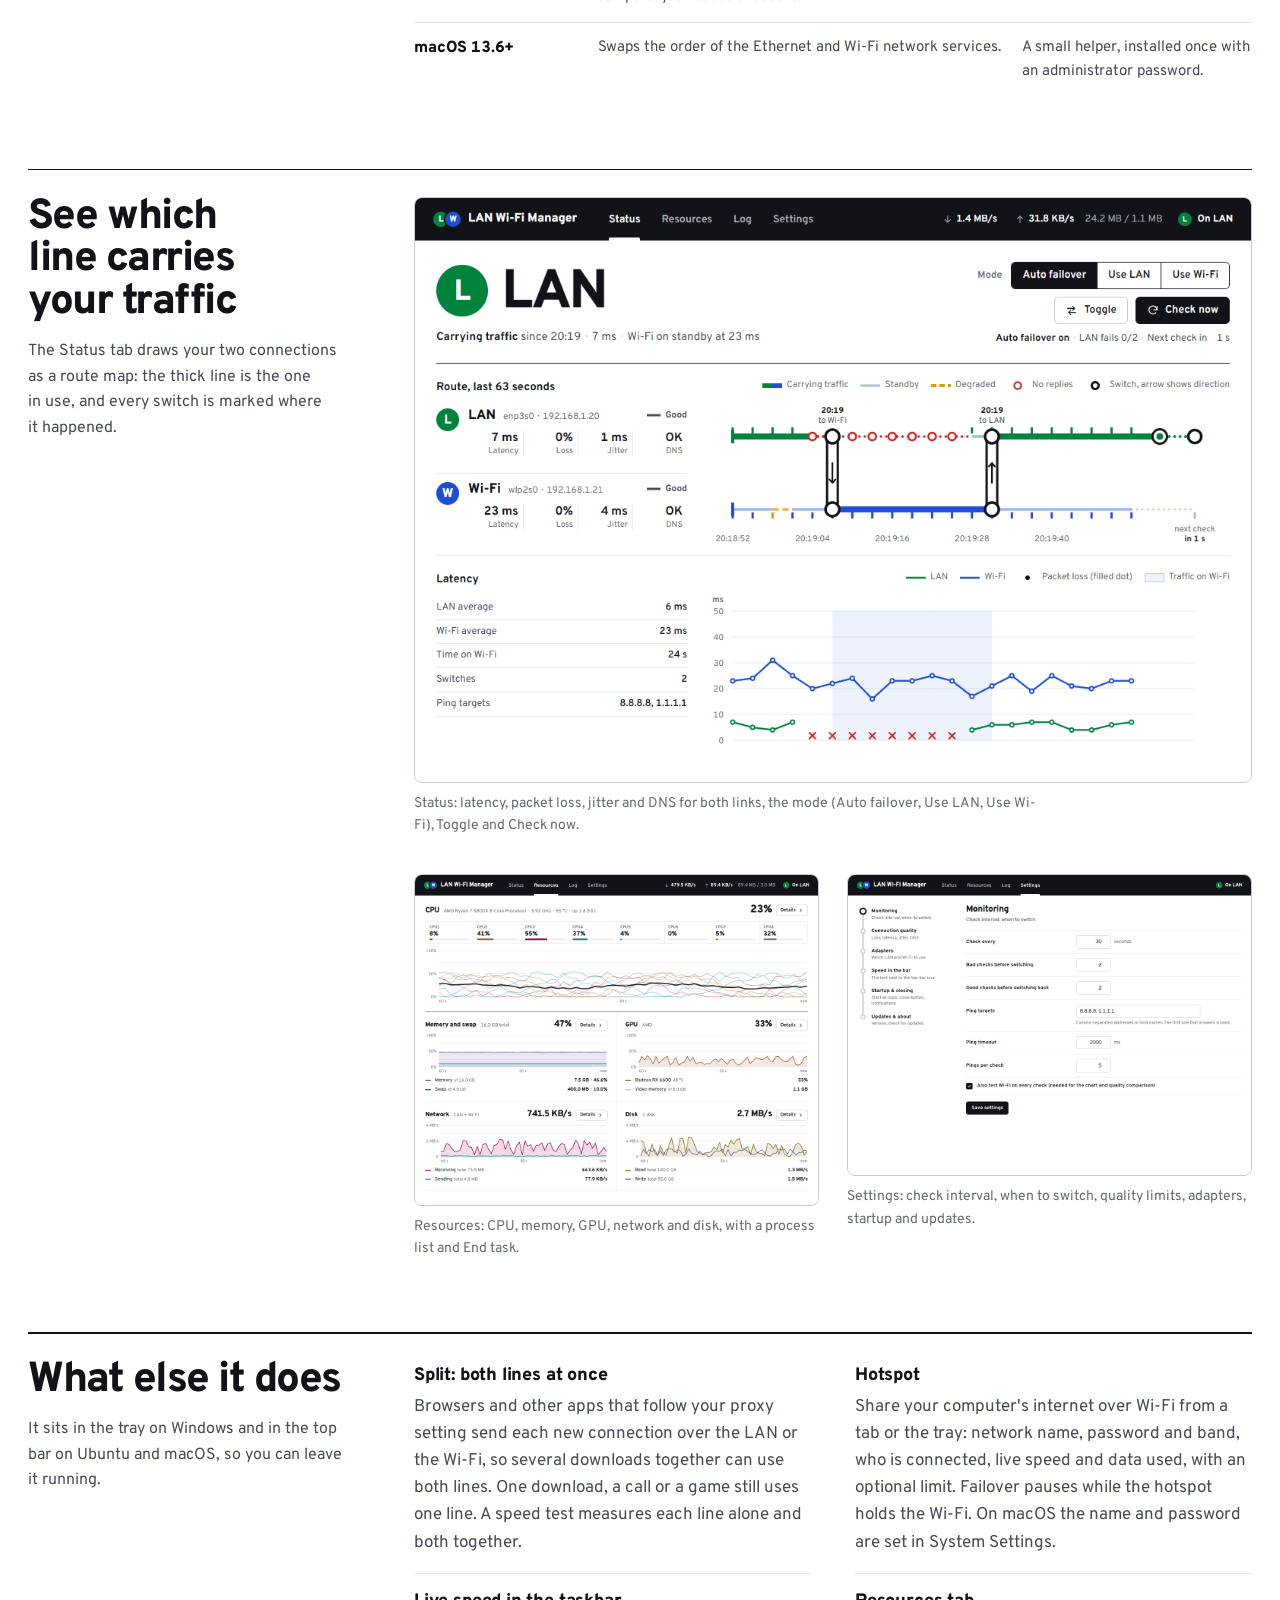
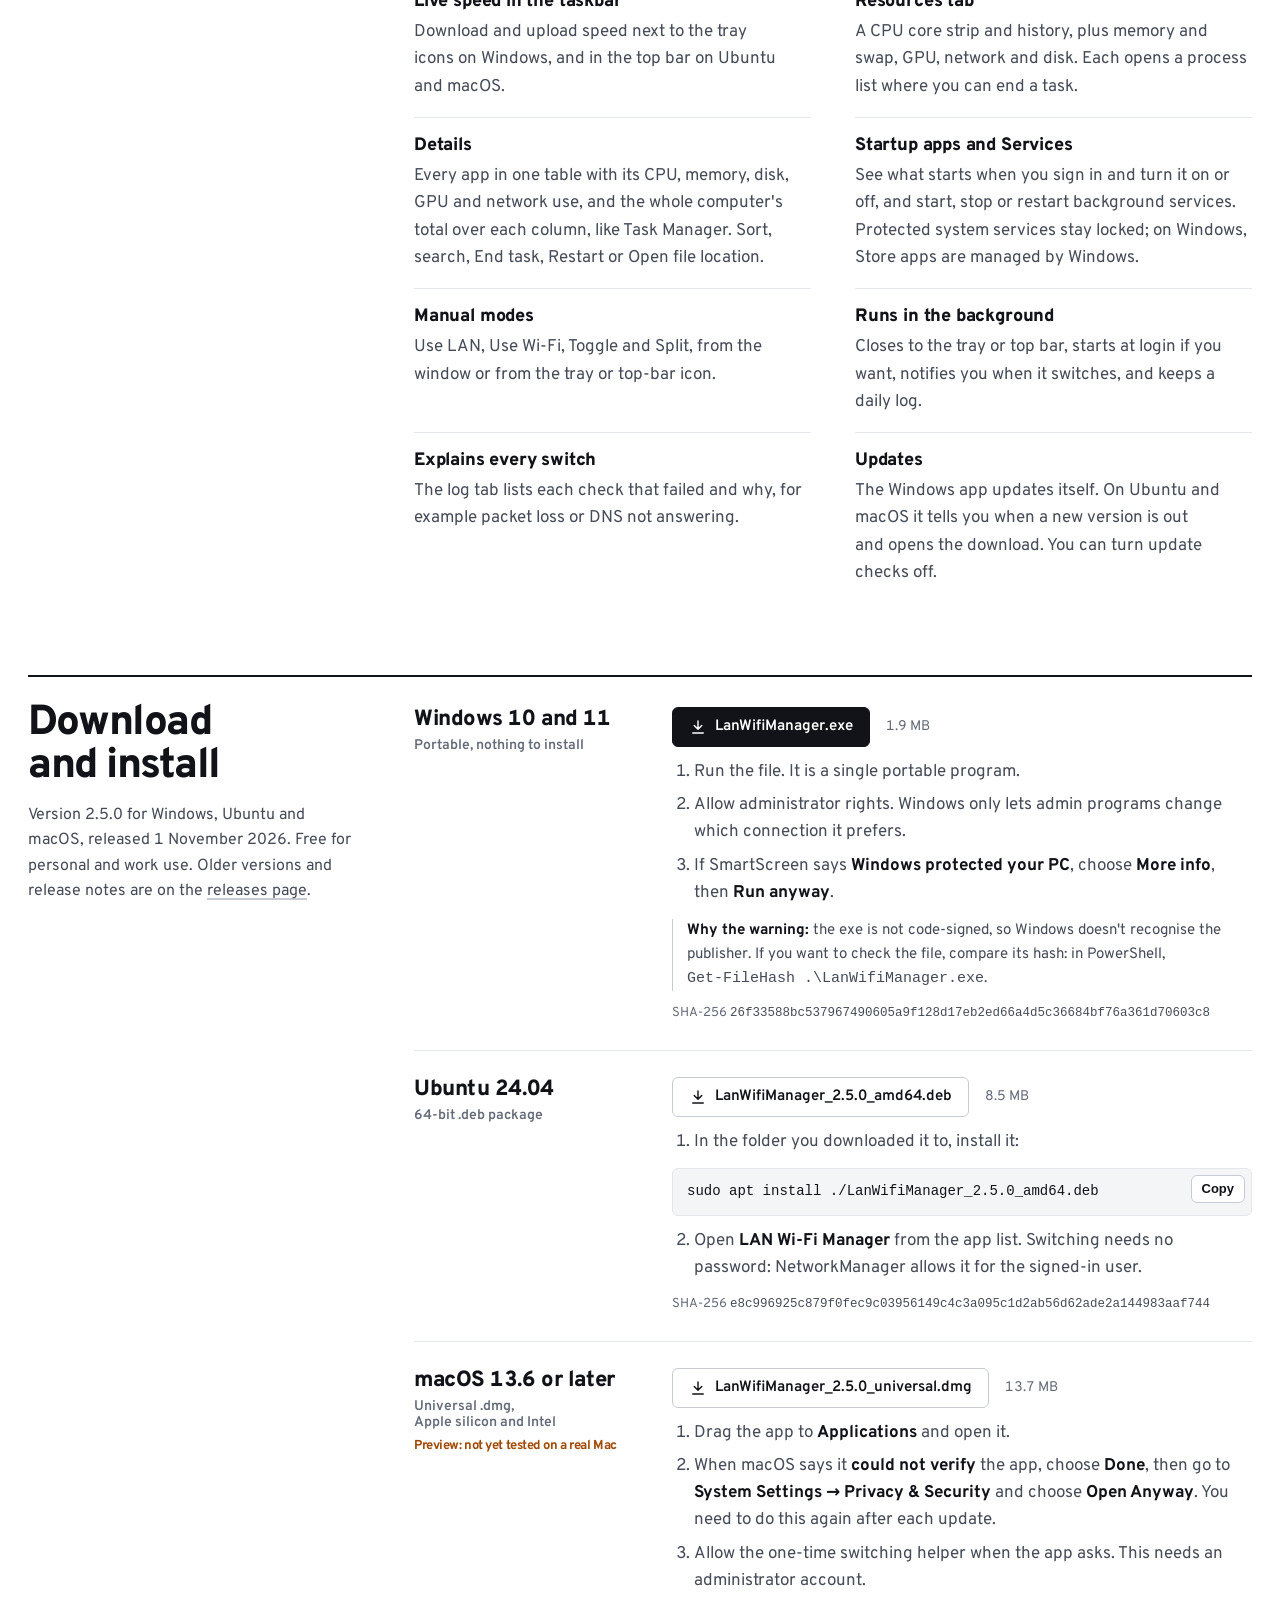
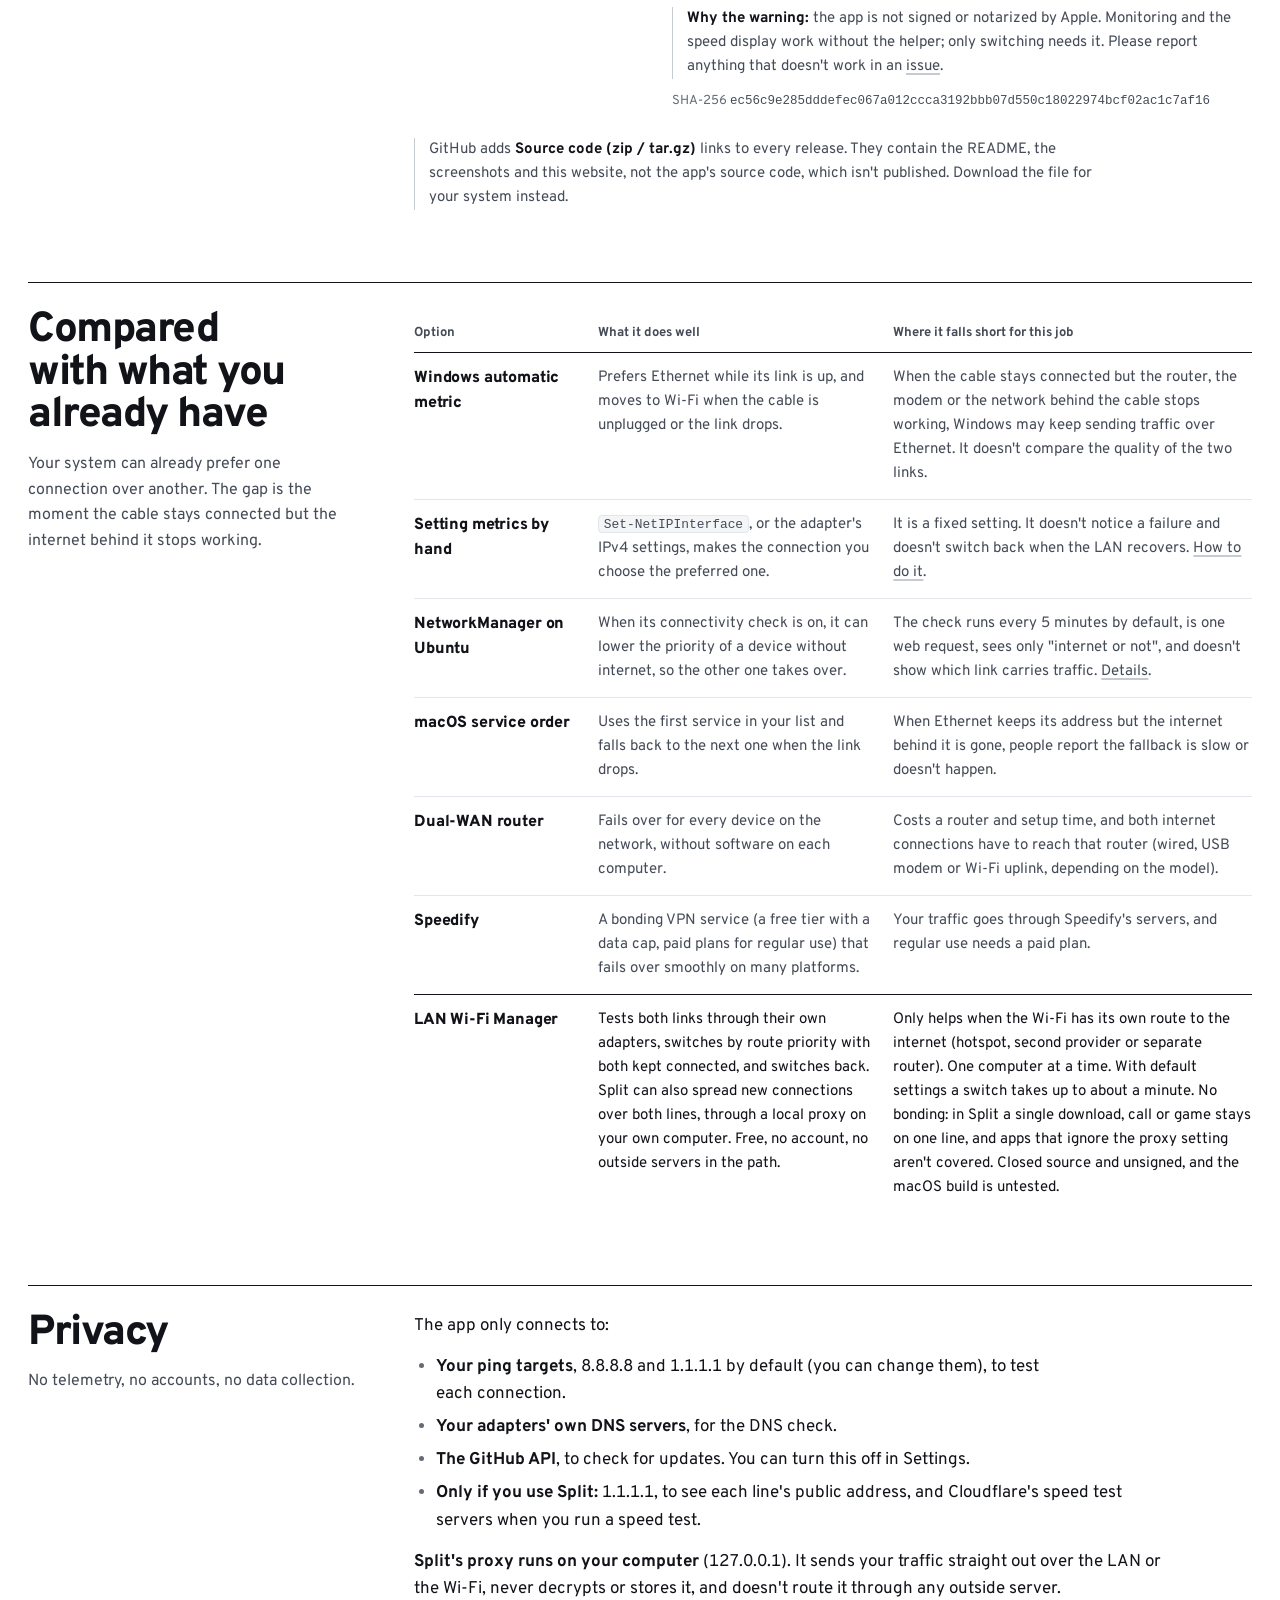
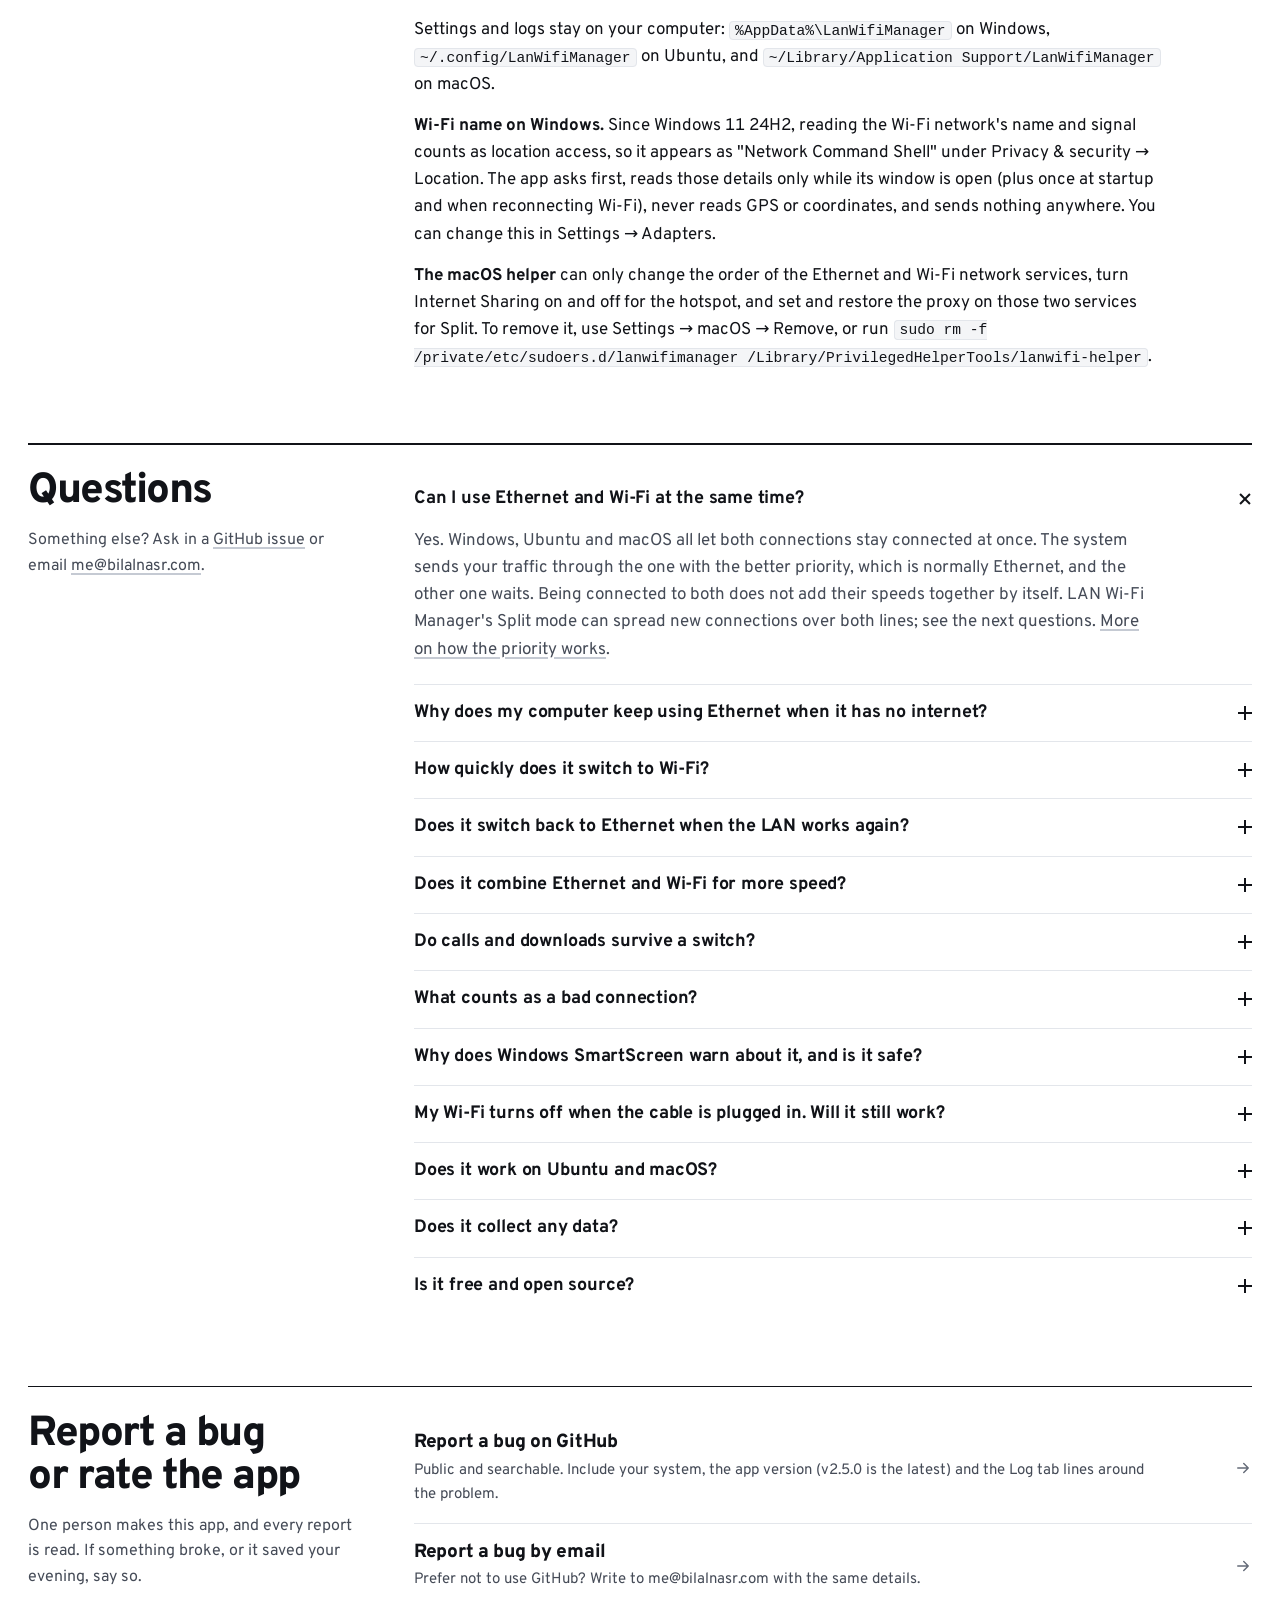
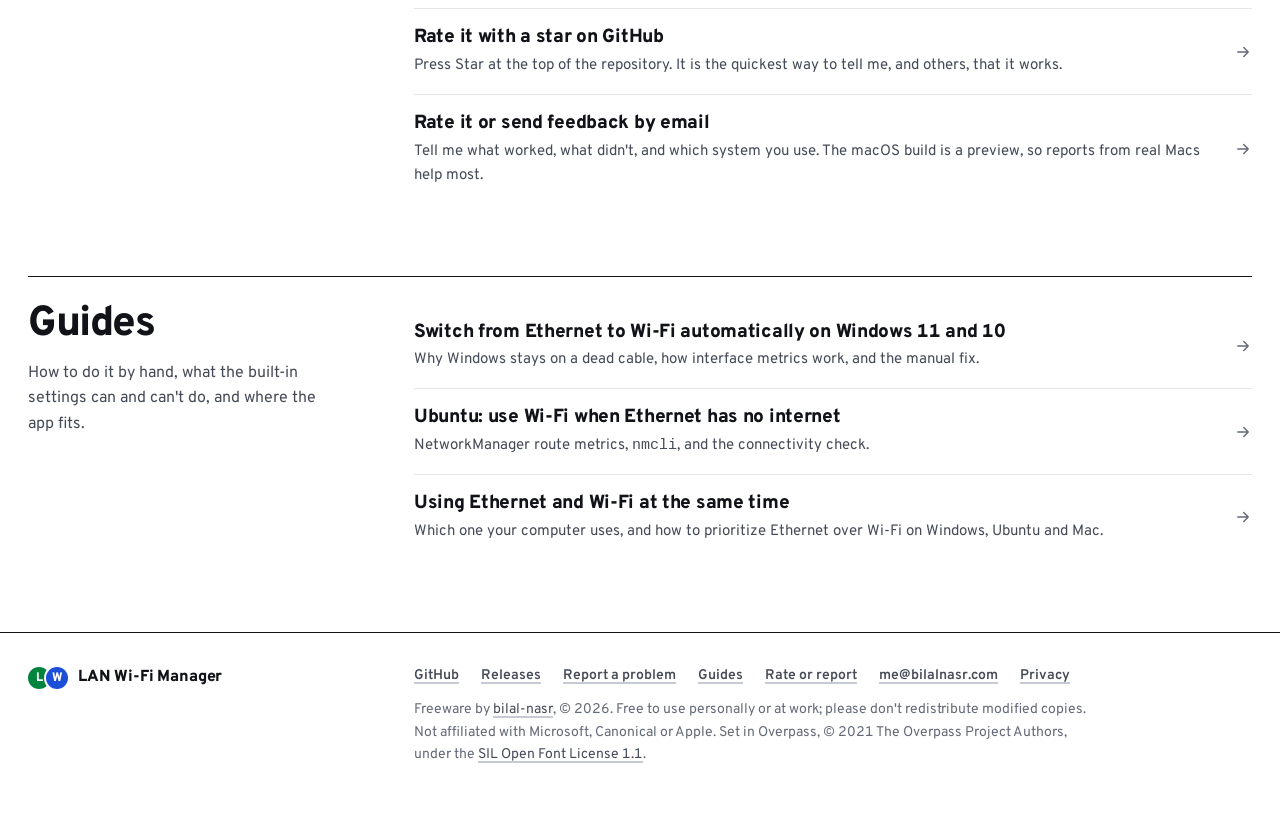
==== commit 218f9658: "Website: move to lan.bilalnasr.com, add feedback section and contact email" ====
--- a/docs/index.html
+++ b/docs/index.html
@@ -3,27 +3,27 @@
 <head>
 <meta charset="utf-8">
 <meta name="viewport" content="width=device-width, initial-scale=1">
-<title>LAN Wi-Fi Manager: auto-switch from Ethernet to Wi-Fi</title>
-<meta name="description" content="Free for Windows and Ubuntu, with a macOS preview. When Ethernet is connected but has no internet, it moves traffic to Wi-Fi, then back when the LAN recovers.">
-<link rel="canonical" href="https://bilal-nasr.github.io/lan-wifi-manager/">
+<title>LAN Wi-Fi Manager: Ethernet to Wi-Fi failover, free for Windows and Ubuntu</title>
+<meta name="description" content="Ethernet connected but no internet? LAN Wi-Fi Manager moves your traffic to Wi-Fi, then back when the LAN recovers. Free for Windows and Ubuntu, with a macOS preview.">
+<link rel="canonical" href="https://lan.bilalnasr.com/">
 <meta name="google-site-verification" content="1_C-5LImlubvWwri9gqXDxC5Rlfo2_-Y1RVopJmvQTk">
 <meta name="theme-color" content="#111318">
 <meta name="color-scheme" content="light dark">
 <meta name="author" content="bilal-nasr">
 <meta property="og:type" content="website">
 <meta property="og:site_name" content="LAN Wi-Fi Manager">
-<meta property="og:title" content="LAN Wi-Fi Manager: auto-switch from Ethernet to Wi-Fi">
-<meta property="og:description" content="Free for Windows and Ubuntu, with a macOS preview. When Ethernet is connected but has no internet, it moves traffic to Wi-Fi, then back when the LAN recovers.">
-<meta property="og:url" content="https://bilal-nasr.github.io/lan-wifi-manager/">
-<meta property="og:image" content="https://bilal-nasr.github.io/lan-wifi-manager/og-image.png">
+<meta property="og:title" content="LAN Wi-Fi Manager: Ethernet to Wi-Fi failover, free for Windows and Ubuntu">
+<meta property="og:description" content="Ethernet connected but no internet? LAN Wi-Fi Manager moves your traffic to Wi-Fi, then back when the LAN recovers. Free for Windows and Ubuntu, with a macOS preview.">
+<meta property="og:url" content="https://lan.bilalnasr.com/">
+<meta property="og:image" content="https://lan.bilalnasr.com/og-image.png">
 <meta property="og:image:width" content="1280">
 <meta property="og:image:height" content="640">
 <meta property="og:image:alt" content="LAN Wi-Fi Manager route map: traffic moves from the green LAN line to the blue Wi-Fi line and back">
 <meta property="og:locale" content="en_US">
 <meta name="twitter:card" content="summary_large_image">
-<meta name="twitter:title" content="LAN Wi-Fi Manager: auto-switch from Ethernet to Wi-Fi">
-<meta name="twitter:description" content="Free for Windows and Ubuntu, with a macOS preview. When Ethernet is connected but has no internet, it moves traffic to Wi-Fi, then back when the LAN recovers.">
-<meta name="twitter:image" content="https://bilal-nasr.github.io/lan-wifi-manager/og-image.png">
+<meta name="twitter:title" content="LAN Wi-Fi Manager: Ethernet to Wi-Fi failover, free for Windows and Ubuntu">
+<meta name="twitter:description" content="Ethernet connected but no internet? LAN Wi-Fi Manager moves your traffic to Wi-Fi, then back when the LAN recovers. Free for Windows and Ubuntu, with a macOS preview.">
+<meta name="twitter:image" content="https://lan.bilalnasr.com/og-image.png">
 <meta name="twitter:image:alt" content="LAN Wi-Fi Manager route map: traffic moves from the green LAN line to the blue Wi-Fi line and back">
 <link rel="icon" href="favicon.ico" sizes="any">
 <link rel="icon" href="assets/icon-32.png" type="image/png" sizes="32x32">
@@ -37,29 +37,32 @@
   "@graph": [
     {
       "@type": "Person",
-      "@id": "https://bilal-nasr.github.io/lan-wifi-manager/#developer",
+      "@id": "https://lan.bilalnasr.com/#developer",
       "name": "bilal-nasr",
-      "url": "https://github.com/bilal-nasr",
-      "sameAs": ["https://github.com/bilal-nasr"]
+      "url": "https://lan.bilalnasr.com/",
+      "email": "me@bilalnasr.com",
+      "sameAs": ["https://github.com/bilal-nasr"],
+      "contactPoint": { "@type": "ContactPoint", "contactType": "customer support", "email": "me@bilalnasr.com", "availableLanguage": "English" }
     },
     {
       "@type": "WebSite",
-      "@id": "https://bilal-nasr.github.io/lan-wifi-manager/#website",
+      "@id": "https://lan.bilalnasr.com/#website",
       "name": "LAN Wi-Fi Manager",
-      "url": "https://bilal-nasr.github.io/lan-wifi-manager/",
+      "url": "https://lan.bilalnasr.com/",
       "inLanguage": "en",
-      "publisher": { "@id": "https://bilal-nasr.github.io/lan-wifi-manager/#developer" },
-      "about": { "@id": "https://bilal-nasr.github.io/lan-wifi-manager/#app" }
+      "publisher": { "@id": "https://lan.bilalnasr.com/#developer" },
+      "about": { "@id": "https://lan.bilalnasr.com/#app" }
     },
     {
       "@type": "SoftwareApplication",
-      "@id": "https://bilal-nasr.github.io/lan-wifi-manager/#app",
+      "@id": "https://lan.bilalnasr.com/#app",
       "name": "LAN Wi-Fi Manager",
       "description": "LAN Wi-Fi Manager is a free app for Windows and Ubuntu, with a macOS preview, that keeps you online when your computer is connected by both Ethernet (LAN) and Wi-Fi at the same time. It tests the internet through each adapter and, when the LAN fails or gets poor, makes Wi-Fi the preferred route, then switches back when the LAN recovers. It helps when your Wi-Fi has its own route to the internet: a phone hotspot, a second provider or a separate router. Its Split mode can also use both lines at once: apps that follow the system proxy setting send each new connection over the LAN or the Wi-Fi, so several connections together can use both, while a single download stays on one line.",
-      "url": "https://bilal-nasr.github.io/lan-wifi-manager/",
+      "url": "https://lan.bilalnasr.com/",
       "sameAs": ["https://github.com/bilal-nasr/lan-wifi-manager"],
       "applicationCategory": "UtilitiesApplication",
       "applicationSubCategory": "Network failover",
+      "installUrl": "https://lan.bilalnasr.com/#download",
       "operatingSystem": "Windows 10, Windows 11, Ubuntu 24.04, macOS 13.6 or later",
       "softwareVersion": "2.5.0",
       "datePublished": "2026-09-25",
@@ -67,19 +70,19 @@
       "releaseNotes": "https://github.com/bilal-nasr/lan-wifi-manager/releases/tag/v2.5.0",
       "license": "https://github.com/bilal-nasr/lan-wifi-manager#license",
       "isAccessibleForFree": true,
-      "image": "https://bilal-nasr.github.io/lan-wifi-manager/og-image.png",
+      "image": "https://lan.bilalnasr.com/og-image.png",
       "screenshot": [
-        "https://bilal-nasr.github.io/lan-wifi-manager/status.png",
-        "https://bilal-nasr.github.io/lan-wifi-manager/resources.png",
-        "https://bilal-nasr.github.io/lan-wifi-manager/settings.png"
+        "https://lan.bilalnasr.com/status.png",
+        "https://lan.bilalnasr.com/resources.png",
+        "https://lan.bilalnasr.com/settings.png"
       ],
       "downloadUrl": [
         "https://github.com/bilal-nasr/lan-wifi-manager/releases/download/v2.5.0/LanWifiManager.exe",
         "https://github.com/bilal-nasr/lan-wifi-manager/releases/download/v2.5.0/LanWifiManager_2.5.0_amd64.deb",
         "https://github.com/bilal-nasr/lan-wifi-manager/releases/download/v2.5.0/LanWifiManager_2.5.0_universal.dmg"
       ],
-      "author": { "@id": "https://bilal-nasr.github.io/lan-wifi-manager/#developer" },
-      "publisher": { "@id": "https://bilal-nasr.github.io/lan-wifi-manager/#developer" },
+      "author": { "@id": "https://lan.bilalnasr.com/#developer" },
+      "publisher": { "@id": "https://lan.bilalnasr.com/#developer" },
       "offers": { "@type": "Offer", "price": "0", "priceCurrency": "USD" }
     }
   ]
@@ -138,6 +141,7 @@
         <li class="nav-opt"><a href="#compare">Compare</a></li>
         <li><a href="#faq">FAQ</a></li>
         <li><a href="guides/">Guides</a></li>
+        <li class="nav-opt"><a href="#feedback">Feedback</a></li>
       </ul>
     </nav>
     <div class="band-right">
@@ -204,7 +208,7 @@
                 <span><b>macOS 13.6+ (preview)</b><small>Universal .dmg, 13.7 MB</small></span>
               </a>
             </div>
-            <p class="get-meta">Version 2.5.0 for Windows, Ubuntu and macOS<span class="dot" aria-hidden="true">·</span>1 November 2026<span class="dot" aria-hidden="true">·</span>Free, no account<span class="dot" aria-hidden="true">·</span><a href="#download">Install notes and checksums</a></p>
+            <p class="get-meta">Version 2.5.0 for Windows, Ubuntu and macOS<span class="dot" aria-hidden="true">·</span>1 November 2026<span class="dot" aria-hidden="true">·</span>Free, no account<span class="dot" aria-hidden="true">·</span><a href="#download">Install notes and checksums</a><span class="dot" aria-hidden="true">·</span><a href="#feedback">Report a bug or rate it</a></p>
           </div>
           <span class="m" aria-hidden="true"></span><span class="m" aria-hidden="true"></span>
         </div>
@@ -247,7 +251,7 @@
             <tr><th scope="row">Latest version</th><td>2.5.0 for Windows, Ubuntu and macOS, released <time datetime="2026-11-01">1 November 2026</time> (<a href="https://github.com/bilal-nasr/lan-wifi-manager/releases/tag/v2.5.0">release notes</a>). First public release: 1.5.0, <time datetime="2026-09-25">25 September 2026</time>.</td></tr>
             <tr><th scope="row">Files</th><td>Windows: portable .exe, 1.9 MB, not code-signed. Ubuntu: .deb package, 8.5 MB. macOS: universal .dmg, 13.7 MB, not signed or notarized.</td></tr>
             <tr><th scope="row">Privacy</th><td>No telemetry. It contacts only your ping targets, your adapters' DNS servers, and the GitHub API to check for updates, which you can turn off.</td></tr>
-            <tr><th scope="row">Developer</th><td><a href="https://github.com/bilal-nasr">bilal-nasr</a> on GitHub. Questions and bug reports go to <a href="https://github.com/bilal-nasr/lan-wifi-manager/issues">GitHub issues</a>.</td></tr>
+            <tr><th scope="row">Developer</th><td><a href="https://github.com/bilal-nasr">bilal-nasr</a> on GitHub. Contact: <a href="mailto:me@bilalnasr.com">me@bilalnasr.com</a>. Bug reports go to <a href="https://github.com/bilal-nasr/lan-wifi-manager/issues">GitHub issues</a> or by email; <a href="#feedback">rate the app or report a bug</a>.</td></tr>
           </tbody>
         </table>
       </div>
@@ -520,7 +524,7 @@
     <div class="wrap board">
       <header>
         <h2 id="h-faq">Questions</h2>
-        <p>Something else? Ask in a <a href="https://github.com/bilal-nasr/lan-wifi-manager/issues">GitHub issue</a>.</p>
+        <p>Something else? Ask in a <a href="https://github.com/bilal-nasr/lan-wifi-manager/issues">GitHub issue</a> or email <a href="mailto:me@bilalnasr.com">me@bilalnasr.com</a>.</p>
       </header>
       <div class="board-body faq">
         <details open>
@@ -572,6 +576,21 @@
           <div class="a"><p>It is free, but not open source. You can use it at home or at work, with no ads or paid tier. The source code is not published, and the GitHub repository holds only the README, screenshots, this website and releases.</p></div>
         </details>
       </div>
+    </div>
+  </section>
+
+  <section class="section" id="feedback" aria-labelledby="h-feedback">
+    <div class="wrap board">
+      <header>
+        <h2 id="h-feedback">Report a bug or rate the app</h2>
+        <p>One person makes this app, and every report is read. If something broke, or it saved your evening, say so.</p>
+      </header>
+      <ul class="board-body links">
+        <li><a href="https://github.com/bilal-nasr/lan-wifi-manager/issues/new"><b>Report a bug on GitHub</b><span>Public and searchable. Include your system, the app version (v2.5.0 is the latest) and the Log tab lines around the problem.</span><svg class="icon" aria-hidden="true"><use href="#i-right"/></svg></a></li>
+        <li><a href="mailto:me@bilalnasr.com?subject=LAN%20Wi-Fi%20Manager%20bug%20report"><b>Report a bug by email</b><span>Prefer not to use GitHub? Write to me@bilalnasr.com with the same details.</span><svg class="icon" aria-hidden="true"><use href="#i-right"/></svg></a></li>
+        <li><a href="https://github.com/bilal-nasr/lan-wifi-manager"><b>Rate it with a star on GitHub</b><span>Press Star at the top of the repository. It is the quickest way to tell me, and others, that it works.</span><svg class="icon" aria-hidden="true"><use href="#i-right"/></svg></a></li>
+        <li><a href="mailto:me@bilalnasr.com?subject=LAN%20Wi-Fi%20Manager%20feedback"><b>Rate it or send feedback by email</b><span>Tell me what worked, what didn't, and which system you use. The macOS build is a preview, so reports from real Macs help most.</span><svg class="icon" aria-hidden="true"><use href="#i-right"/></svg></a></li>
+      </ul>
     </div>
   </section>
 
@@ -602,6 +621,8 @@
           <li><a href="https://github.com/bilal-nasr/lan-wifi-manager/releases">Releases</a></li>
           <li><a href="https://github.com/bilal-nasr/lan-wifi-manager/issues">Report a problem</a></li>
           <li><a href="guides/">Guides</a></li>
+          <li><a href="#feedback">Rate or report</a></li>
+          <li><a href="mailto:me@bilalnasr.com">me@bilalnasr.com</a></li>
           <li><a href="#privacy">Privacy</a></li>
         </ul>
       </nav>
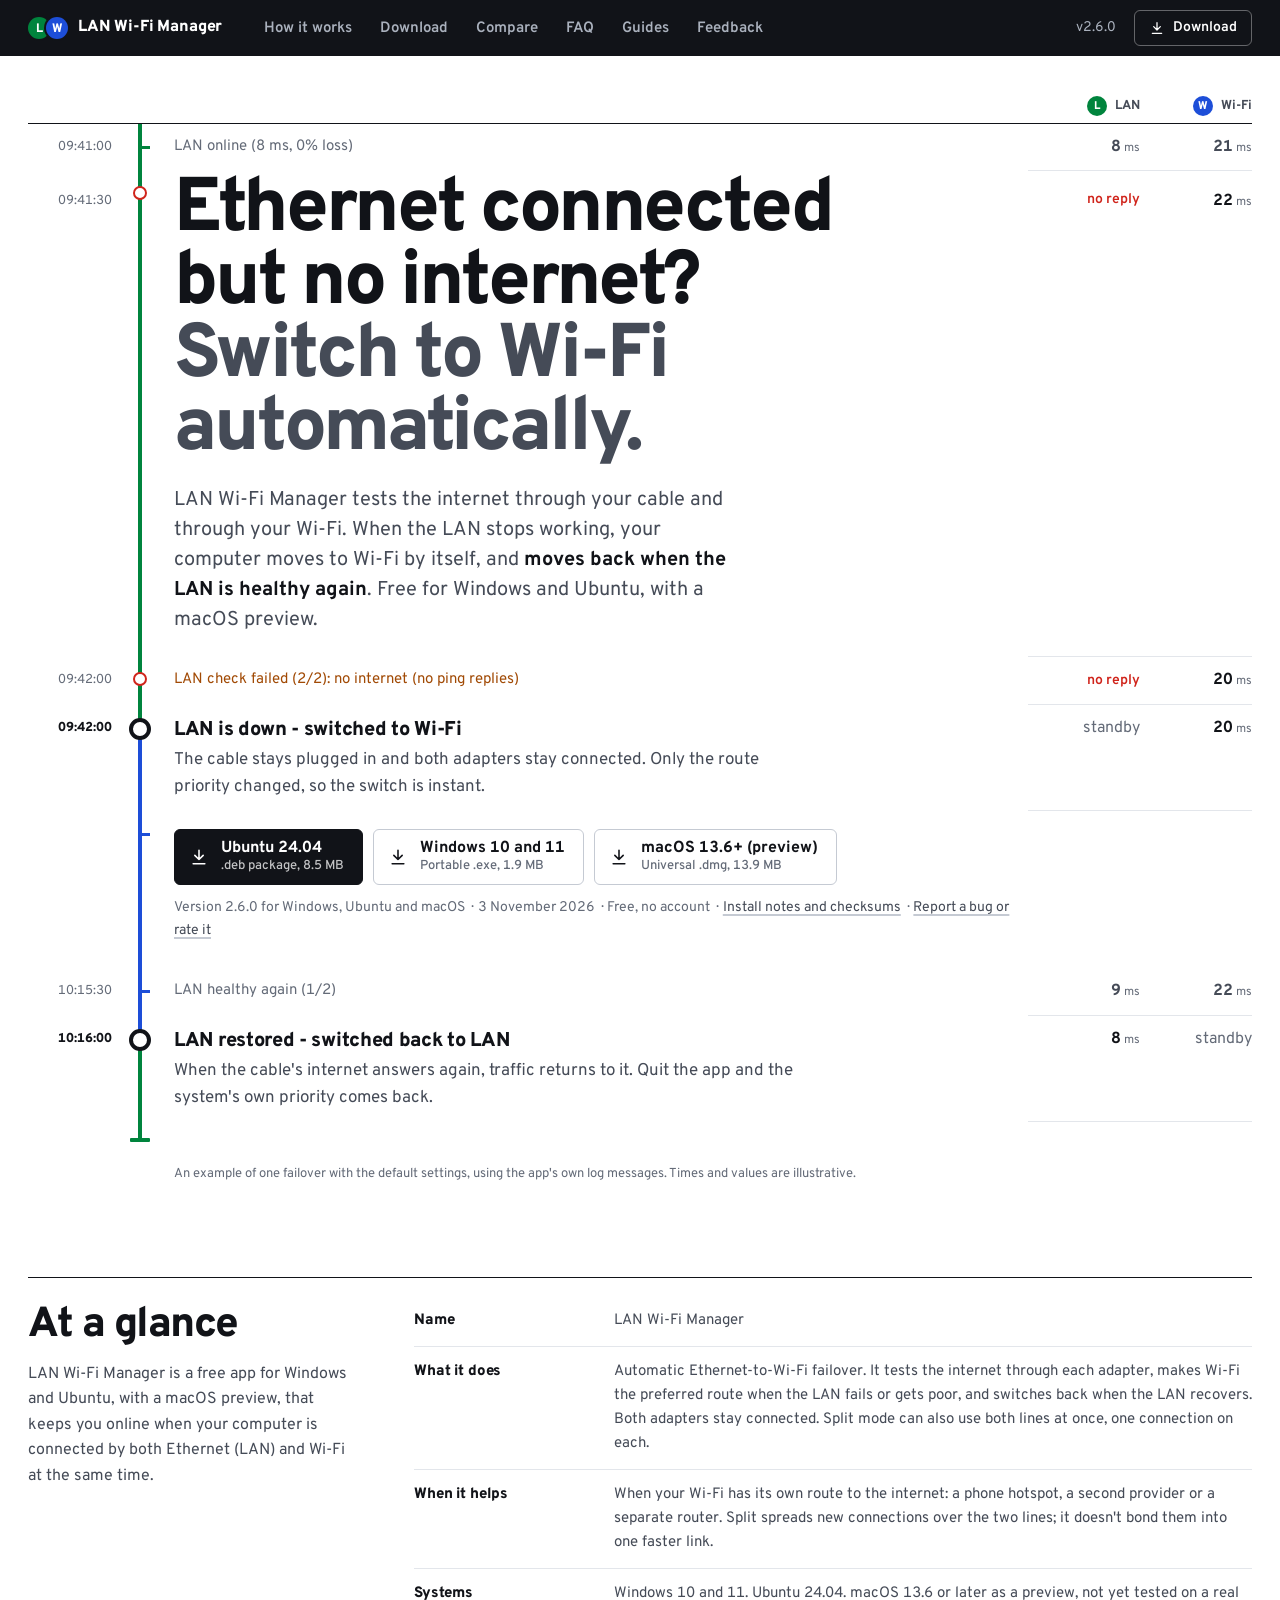
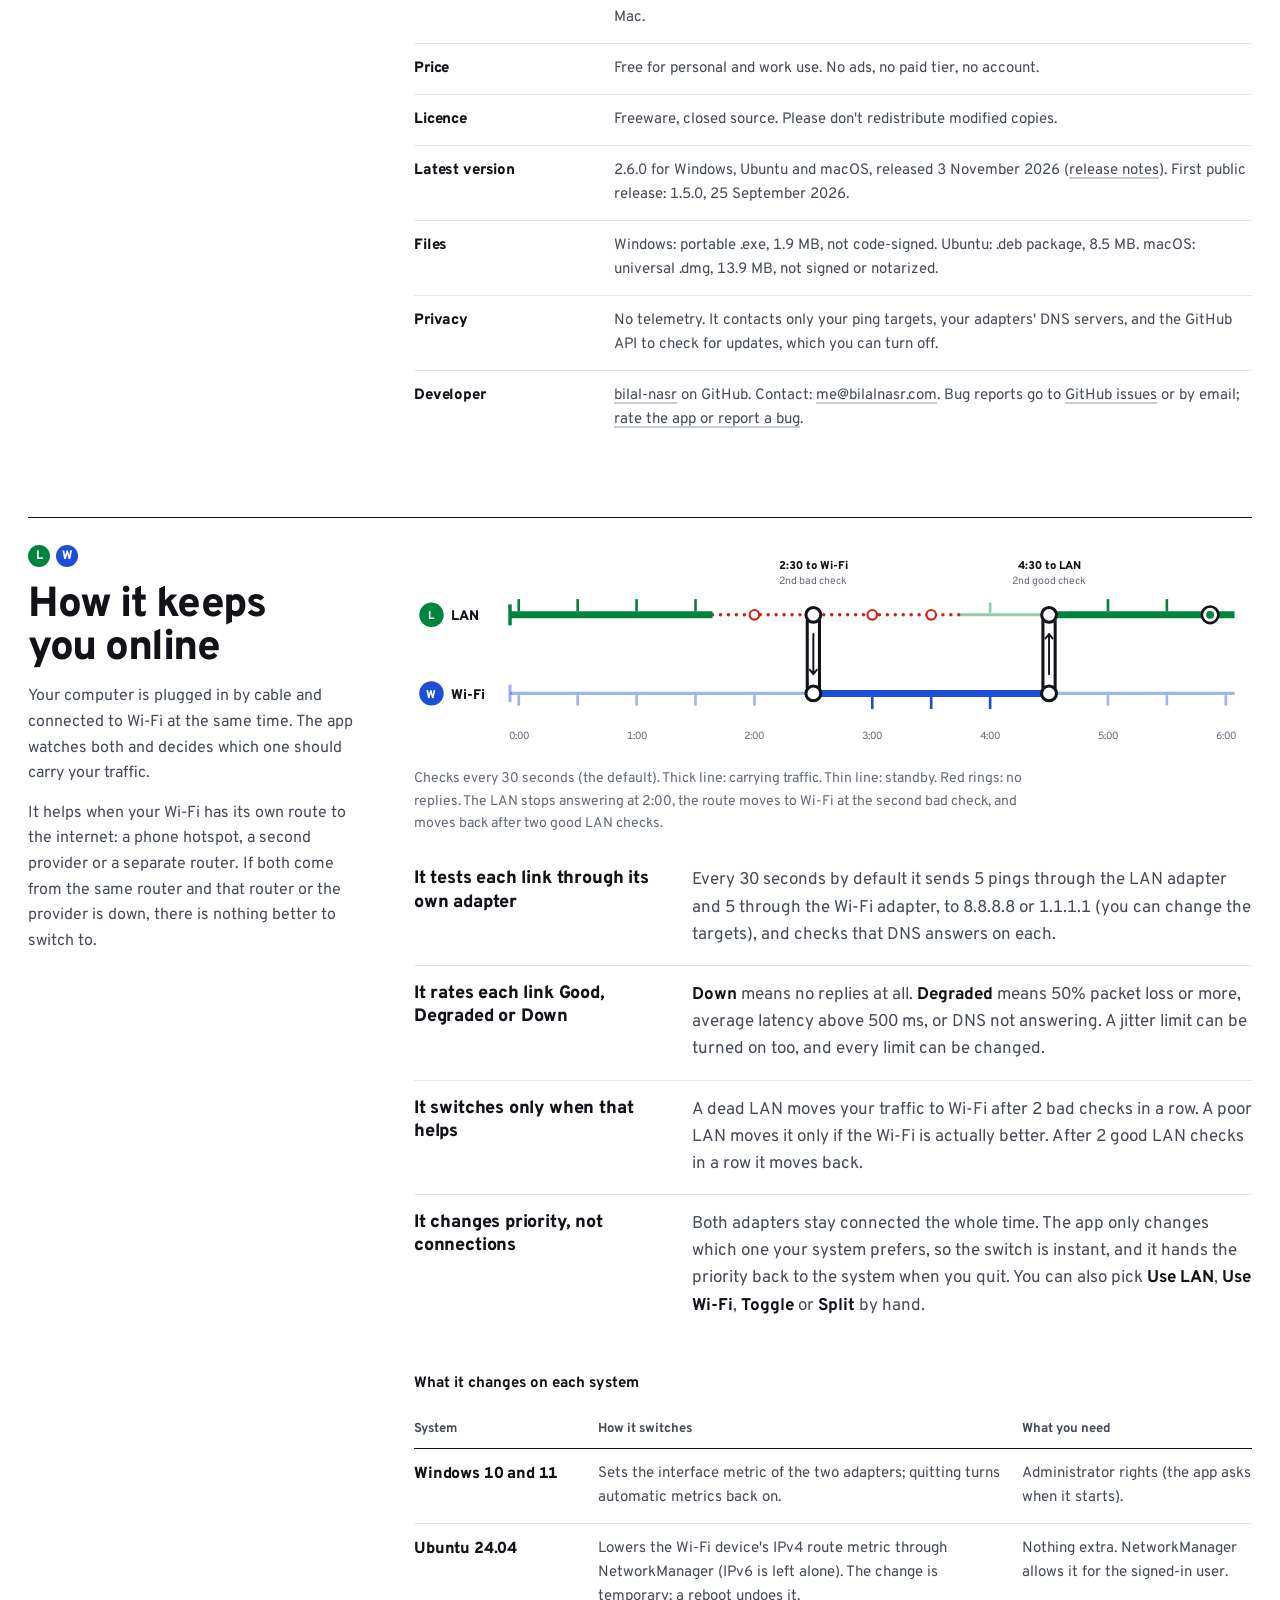
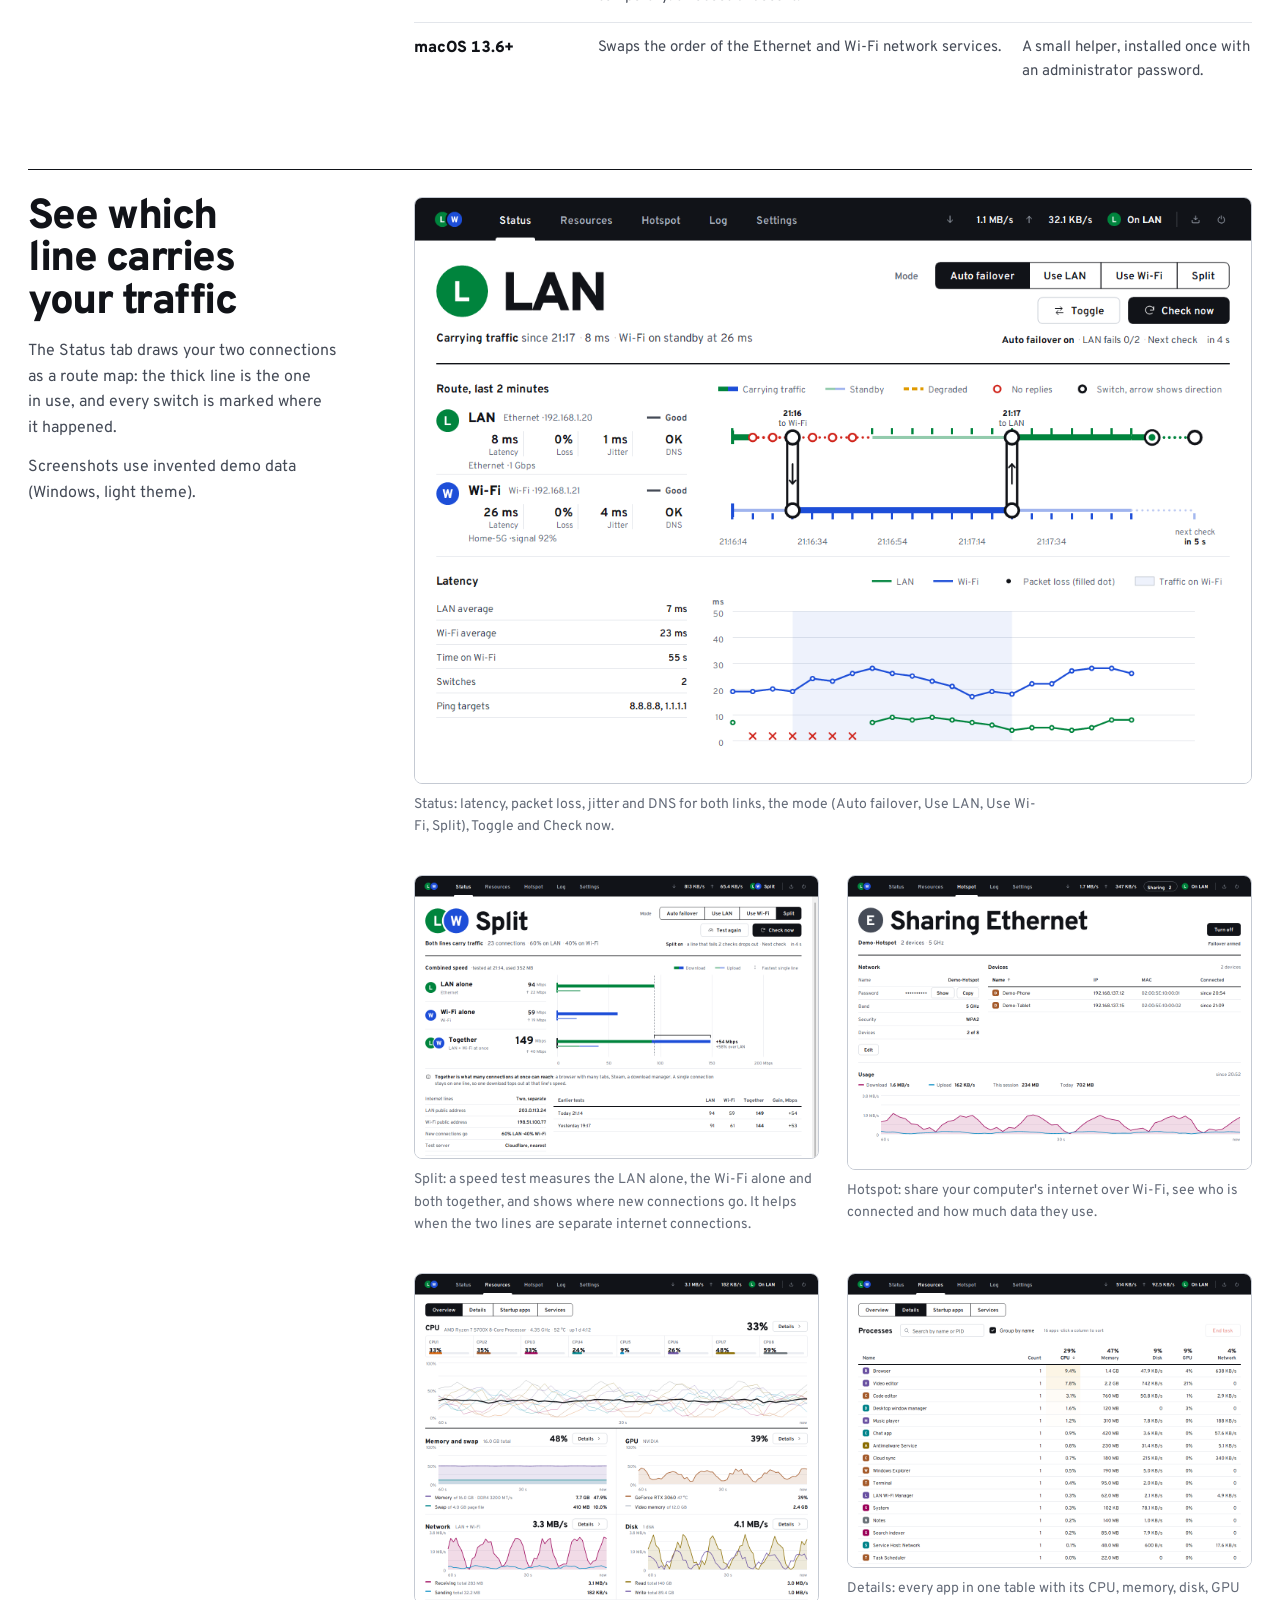
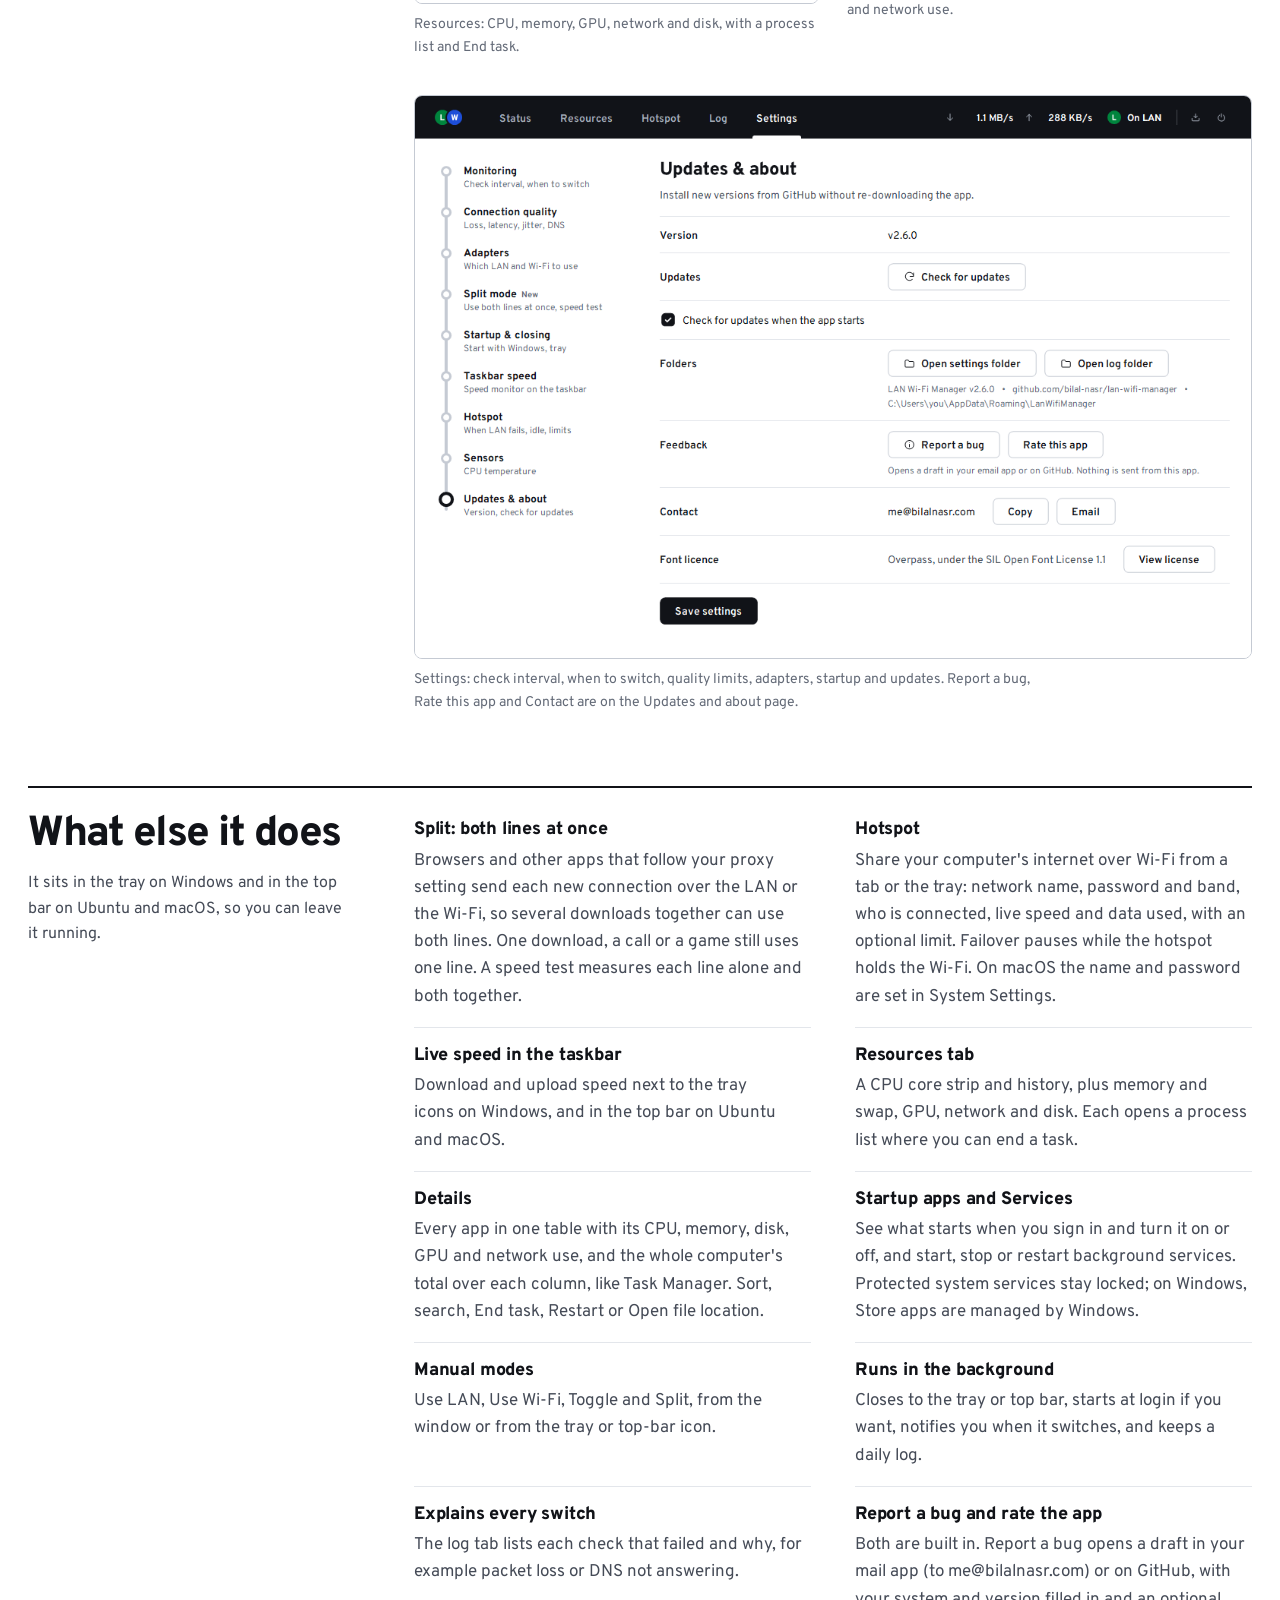
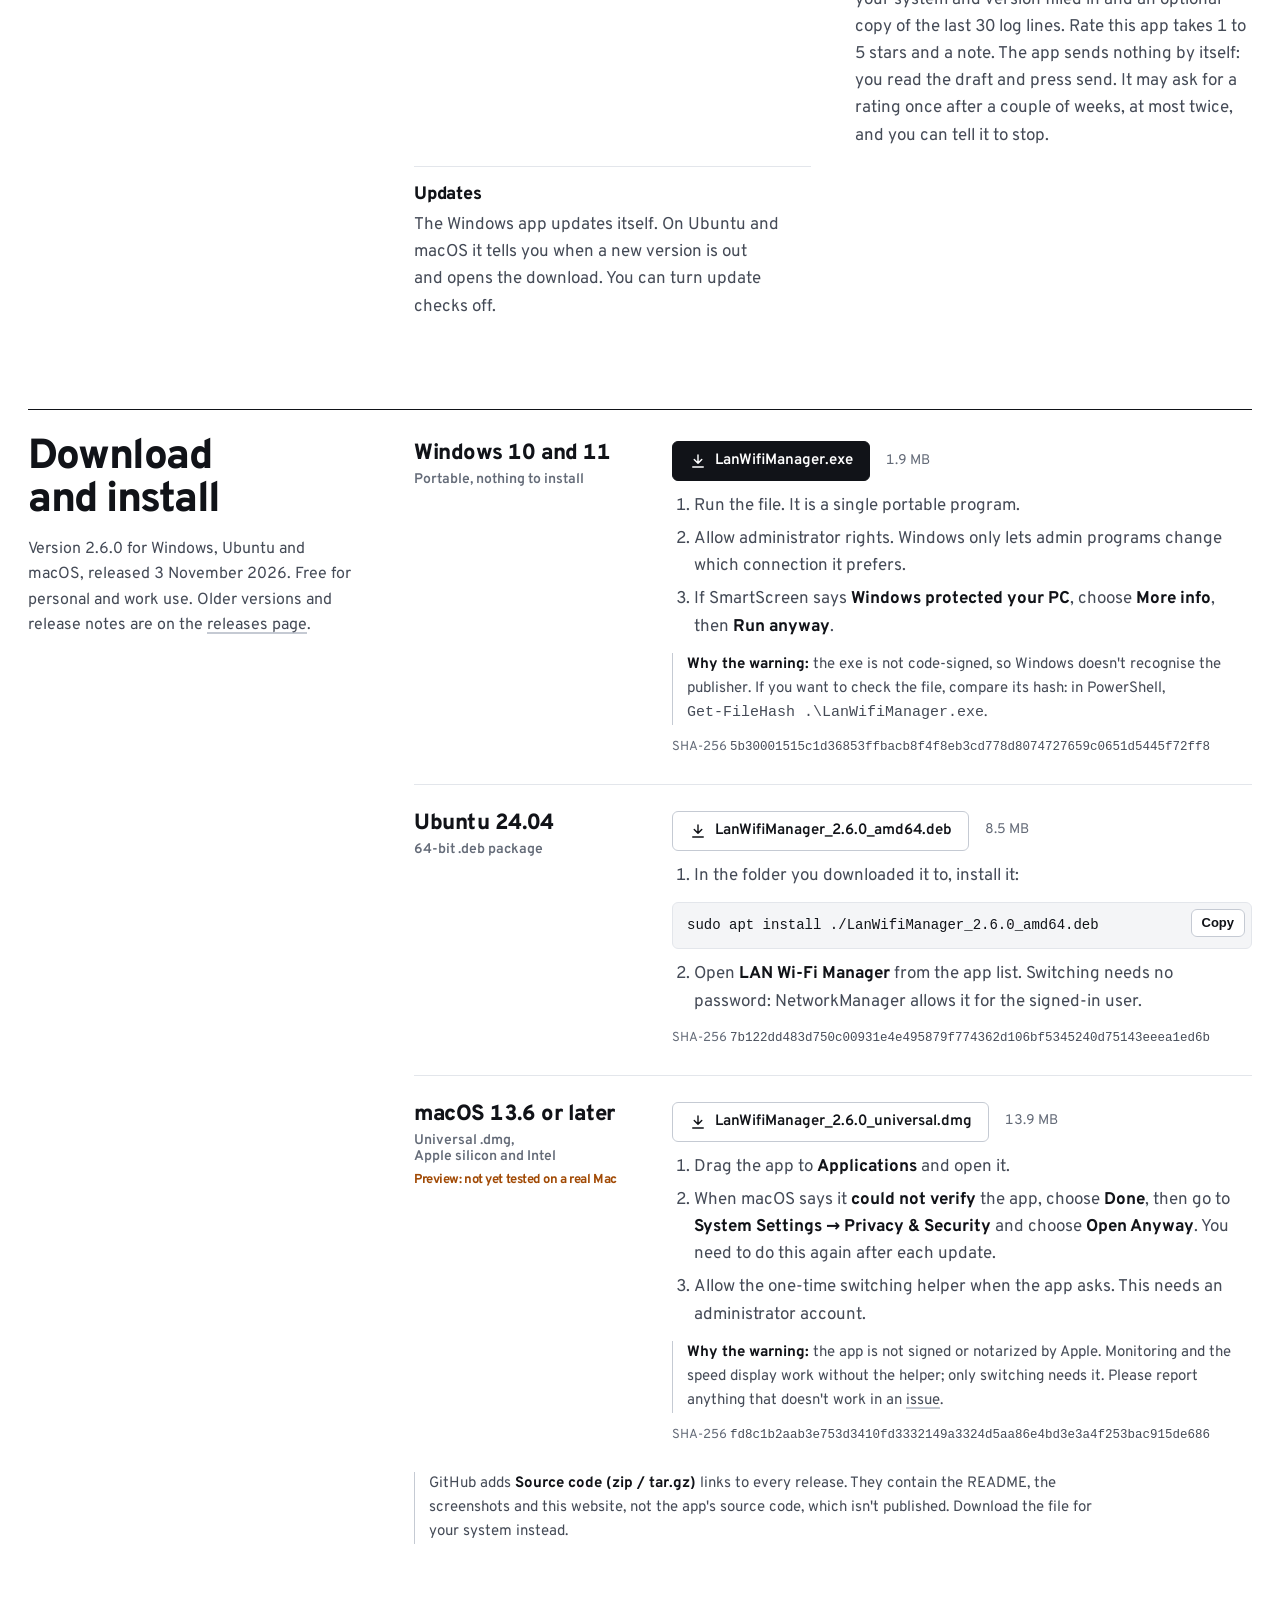
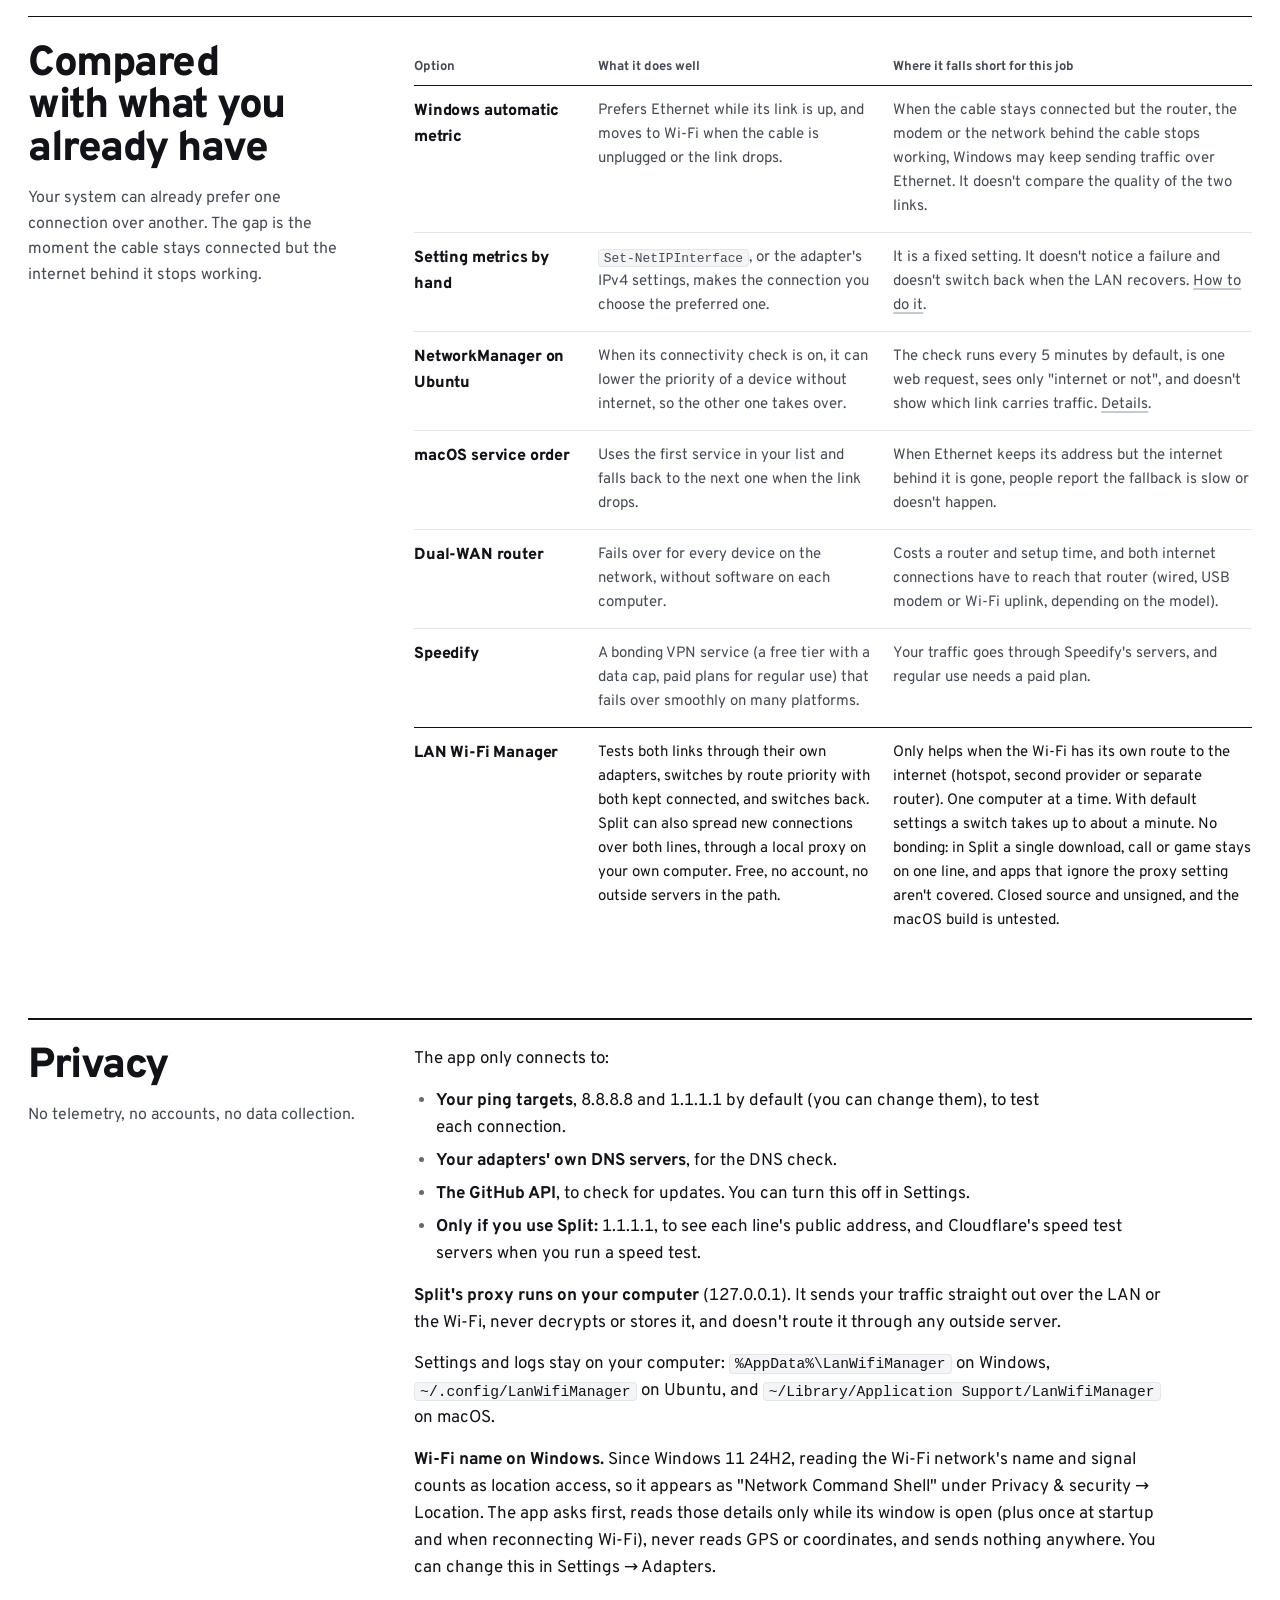
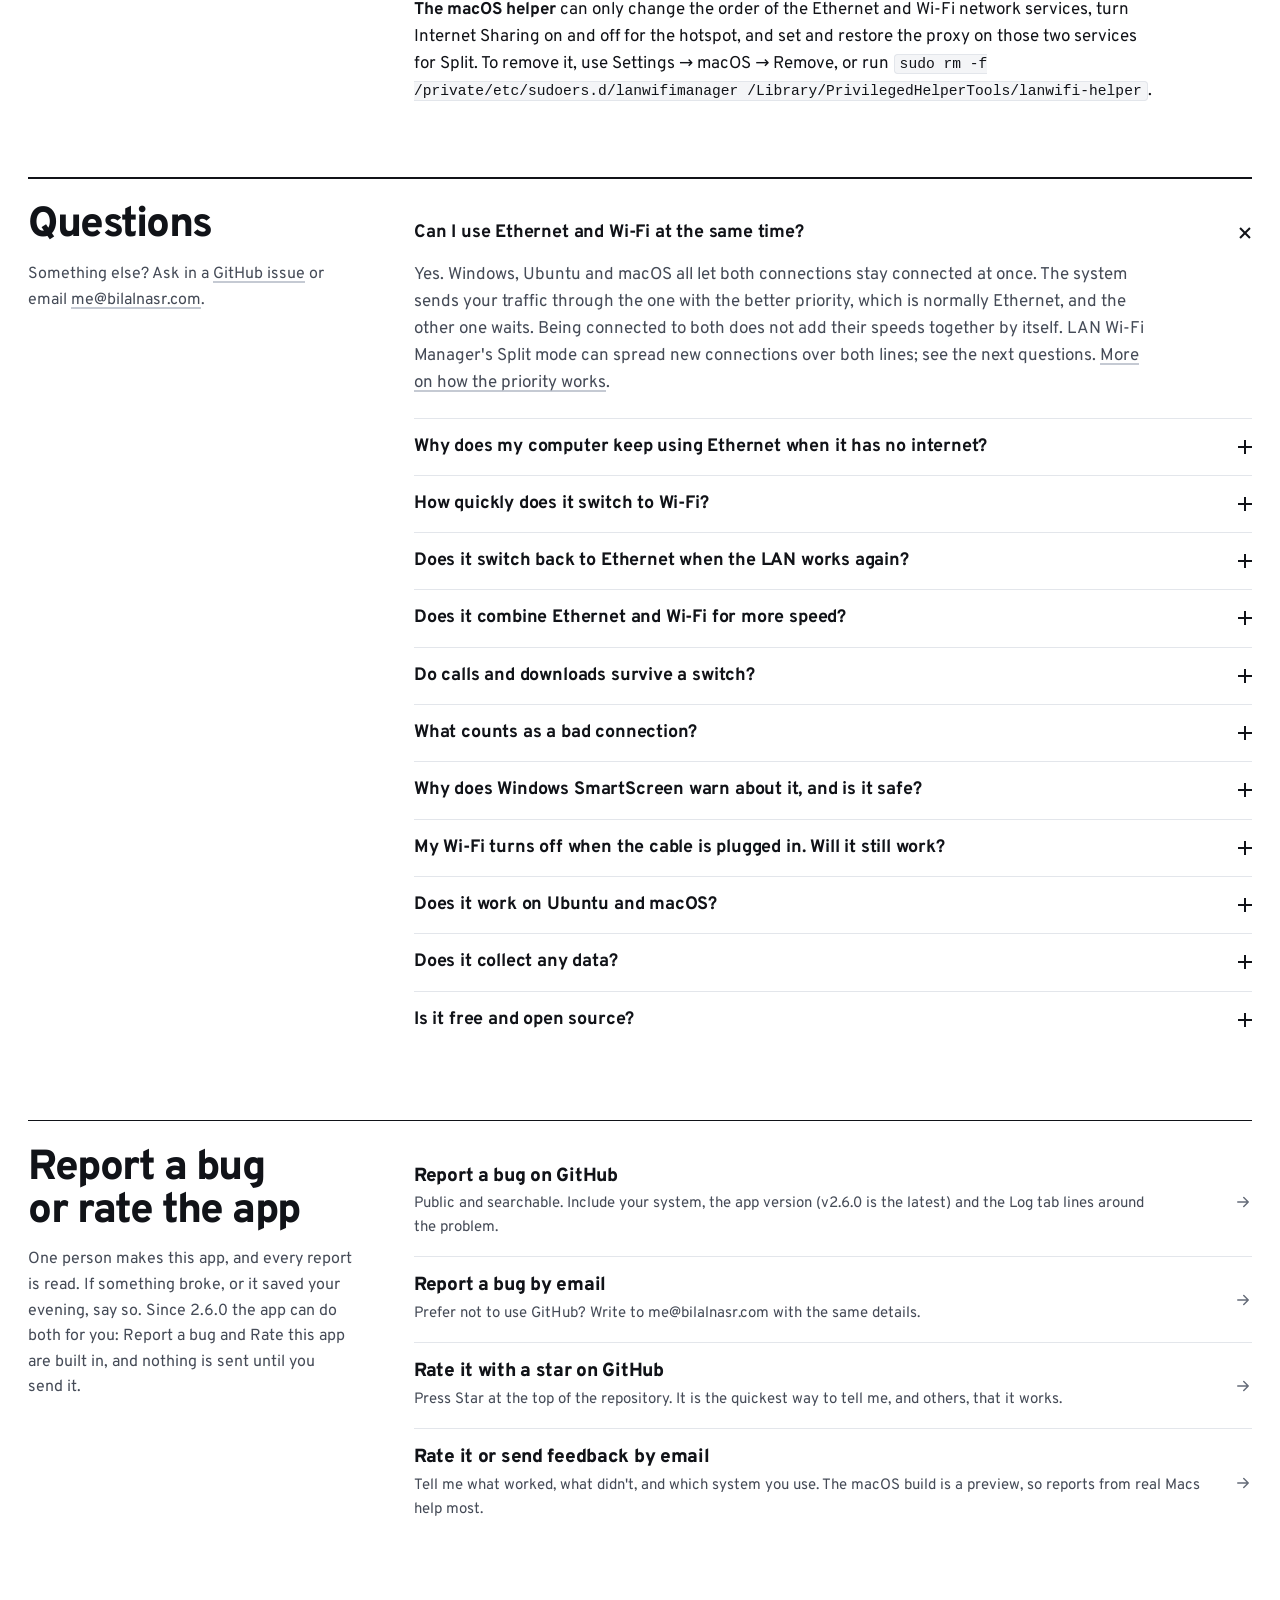
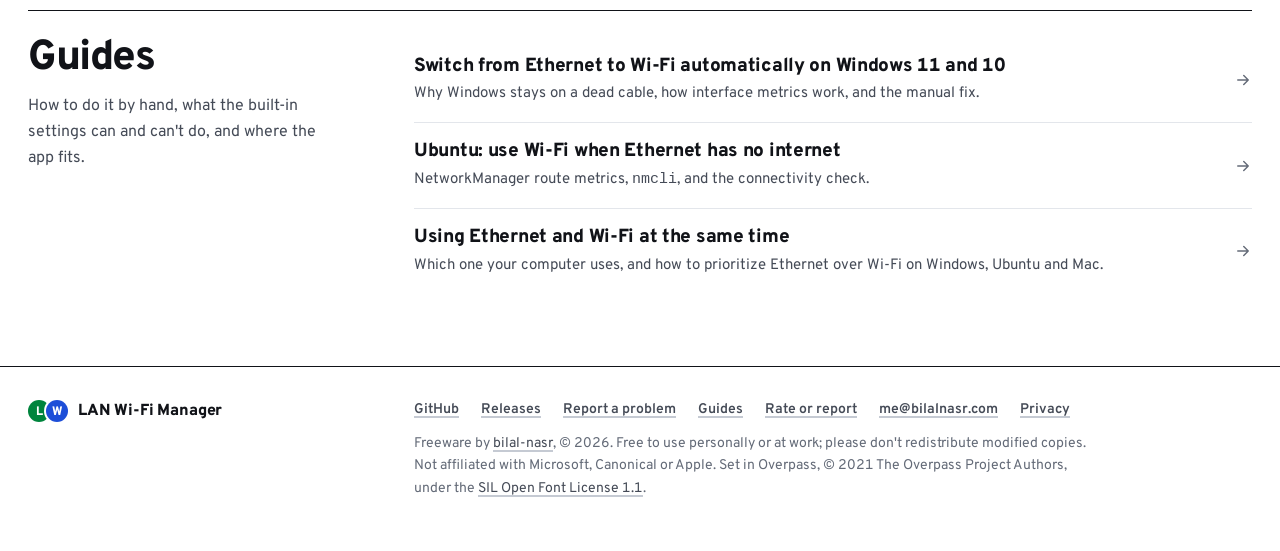
==== commit ff775124: "Website: update for 2.6.0, add Split and Hotspot screenshots" ====
--- a/docs/index.html
+++ b/docs/index.html
@@ -64,22 +64,25 @@
       "applicationSubCategory": "Network failover",
       "installUrl": "https://lan.bilalnasr.com/#download",
       "operatingSystem": "Windows 10, Windows 11, Ubuntu 24.04, macOS 13.6 or later",
-      "softwareVersion": "2.5.0",
+      "softwareVersion": "2.6.0",
       "datePublished": "2026-09-25",
-      "dateModified": "2026-11-01",
-      "releaseNotes": "https://github.com/bilal-nasr/lan-wifi-manager/releases/tag/v2.5.0",
+      "dateModified": "2026-11-03",
+      "releaseNotes": "https://github.com/bilal-nasr/lan-wifi-manager/releases/tag/v2.6.0",
       "license": "https://github.com/bilal-nasr/lan-wifi-manager#license",
       "isAccessibleForFree": true,
       "image": "https://lan.bilalnasr.com/og-image.png",
       "screenshot": [
         "https://lan.bilalnasr.com/status.png",
+        "https://lan.bilalnasr.com/split.png",
+        "https://lan.bilalnasr.com/hotspot.png",
         "https://lan.bilalnasr.com/resources.png",
+        "https://lan.bilalnasr.com/details.png",
         "https://lan.bilalnasr.com/settings.png"
       ],
       "downloadUrl": [
-        "https://github.com/bilal-nasr/lan-wifi-manager/releases/download/v2.5.0/LanWifiManager.exe",
-        "https://github.com/bilal-nasr/lan-wifi-manager/releases/download/v2.5.0/LanWifiManager_2.5.0_amd64.deb",
-        "https://github.com/bilal-nasr/lan-wifi-manager/releases/download/v2.5.0/LanWifiManager_2.5.0_universal.dmg"
+        "https://github.com/bilal-nasr/lan-wifi-manager/releases/download/v2.6.0/LanWifiManager.exe",
+        "https://github.com/bilal-nasr/lan-wifi-manager/releases/download/v2.6.0/LanWifiManager_2.6.0_amd64.deb",
+        "https://github.com/bilal-nasr/lan-wifi-manager/releases/download/v2.6.0/LanWifiManager_2.6.0_universal.dmg"
       ],
       "author": { "@id": "https://lan.bilalnasr.com/#developer" },
       "publisher": { "@id": "https://lan.bilalnasr.com/#developer" },
@@ -145,7 +148,7 @@
       </ul>
     </nav>
     <div class="band-right">
-      <span class="ver">v2.5.0</span>
+      <span class="ver">v2.6.0</span>
       <a class="band-cta" href="#download"><svg class="icon" aria-hidden="true"><use href="#i-down"/></svg>Download</a>
     </div>
   </div>
@@ -195,20 +198,20 @@
           <span class="t"></span><span class="spine" style="--i:4"></span>
           <div class="msg">
             <div class="get" aria-label="Download the latest version" role="group">
-              <a class="btn primary" data-os="win" href="https://github.com/bilal-nasr/lan-wifi-manager/releases/download/v2.5.0/LanWifiManager.exe">
+              <a class="btn primary" data-os="win" href="https://github.com/bilal-nasr/lan-wifi-manager/releases/download/v2.6.0/LanWifiManager.exe">
                 <svg class="icon" aria-hidden="true"><use href="#i-down"/></svg>
                 <span><b>Windows 10 and 11</b><small>Portable .exe, 1.9 MB</small></span>
               </a>
-              <a class="btn" data-os="linux" href="https://github.com/bilal-nasr/lan-wifi-manager/releases/download/v2.5.0/LanWifiManager_2.5.0_amd64.deb">
+              <a class="btn" data-os="linux" href="https://github.com/bilal-nasr/lan-wifi-manager/releases/download/v2.6.0/LanWifiManager_2.6.0_amd64.deb">
                 <svg class="icon" aria-hidden="true"><use href="#i-down"/></svg>
                 <span><b>Ubuntu 24.04</b><small>.deb package, 8.5 MB</small></span>
               </a>
-              <a class="btn" data-os="mac" href="https://github.com/bilal-nasr/lan-wifi-manager/releases/download/v2.5.0/LanWifiManager_2.5.0_universal.dmg">
+              <a class="btn" data-os="mac" href="https://github.com/bilal-nasr/lan-wifi-manager/releases/download/v2.6.0/LanWifiManager_2.6.0_universal.dmg">
                 <svg class="icon" aria-hidden="true"><use href="#i-down"/></svg>
-                <span><b>macOS 13.6+ (preview)</b><small>Universal .dmg, 13.7 MB</small></span>
+                <span><b>macOS 13.6+ (preview)</b><small>Universal .dmg, 13.9 MB</small></span>
               </a>
             </div>
-            <p class="get-meta">Version 2.5.0 for Windows, Ubuntu and macOS<span class="dot" aria-hidden="true">·</span>1 November 2026<span class="dot" aria-hidden="true">·</span>Free, no account<span class="dot" aria-hidden="true">·</span><a href="#download">Install notes and checksums</a><span class="dot" aria-hidden="true">·</span><a href="#feedback">Report a bug or rate it</a></p>
+            <p class="get-meta">Version 2.6.0 for Windows, Ubuntu and macOS<span class="dot" aria-hidden="true">·</span>3 November 2026<span class="dot" aria-hidden="true">·</span>Free, no account<span class="dot" aria-hidden="true">·</span><a href="#download">Install notes and checksums</a><span class="dot" aria-hidden="true">·</span><a href="#feedback">Report a bug or rate it</a></p>
           </div>
           <span class="m" aria-hidden="true"></span><span class="m" aria-hidden="true"></span>
         </div>
@@ -248,8 +251,8 @@
             <tr><th scope="row">Systems</th><td>Windows 10 and 11. Ubuntu 24.04. macOS 13.6 or later as a preview, not yet tested on a real Mac.</td></tr>
             <tr><th scope="row">Price</th><td>Free for personal and work use. No ads, no paid tier, no account.</td></tr>
             <tr><th scope="row">Licence</th><td>Freeware, closed source. Please don't redistribute modified copies.</td></tr>
-            <tr><th scope="row">Latest version</th><td>2.5.0 for Windows, Ubuntu and macOS, released <time datetime="2026-11-01">1 November 2026</time> (<a href="https://github.com/bilal-nasr/lan-wifi-manager/releases/tag/v2.5.0">release notes</a>). First public release: 1.5.0, <time datetime="2026-09-25">25 September 2026</time>.</td></tr>
-            <tr><th scope="row">Files</th><td>Windows: portable .exe, 1.9 MB, not code-signed. Ubuntu: .deb package, 8.5 MB. macOS: universal .dmg, 13.7 MB, not signed or notarized.</td></tr>
+            <tr><th scope="row">Latest version</th><td>2.6.0 for Windows, Ubuntu and macOS, released <time datetime="2026-11-03">3 November 2026</time> (<a href="https://github.com/bilal-nasr/lan-wifi-manager/releases/tag/v2.6.0">release notes</a>). First public release: 1.5.0, <time datetime="2026-09-25">25 September 2026</time>.</td></tr>
+            <tr><th scope="row">Files</th><td>Windows: portable .exe, 1.9 MB, not code-signed. Ubuntu: .deb package, 8.5 MB. macOS: universal .dmg, 13.9 MB, not signed or notarized.</td></tr>
             <tr><th scope="row">Privacy</th><td>No telemetry. It contacts only your ping targets, your adapters' DNS servers, and the GitHub API to check for updates, which you can turn off.</td></tr>
             <tr><th scope="row">Developer</th><td><a href="https://github.com/bilal-nasr">bilal-nasr</a> on GitHub. Contact: <a href="mailto:me@bilalnasr.com">me@bilalnasr.com</a>. Bug reports go to <a href="https://github.com/bilal-nasr/lan-wifi-manager/issues">GitHub issues</a> or by email; <a href="#feedback">rate the app or report a bug</a>.</td></tr>
           </tbody>
@@ -372,19 +375,32 @@
       <header>
         <h2 id="h-screens">See which line carries your traffic</h2>
         <p>The Status tab draws your two connections as a route map: the thick line is the one in use, and every switch is marked where it happened.</p>
+        <p>Screenshots use invented demo data (Windows, light theme).</p>
       </header>
       <div class="board-body shots">
         <figure class="shot wide">
-          <a class="shot-link" href="status.png"><img src="status.png" width="1100" height="769" loading="lazy" decoding="async" alt="Status tab of LAN Wi-Fi Manager. The heading says LAN, carrying traffic at 7 ms with Wi-Fi on standby at 23 ms. A route map shows the LAN line losing replies, an interchange down to Wi-Fi, and an interchange back to LAN. Below it, a latency chart for both links, with the time spent on Wi-Fi shaded."></a>
-          <figcaption>Status: latency, packet loss, jitter and DNS for both links, the mode (Auto failover, Use LAN, Use Wi-Fi), Toggle and Check now.</figcaption>
+          <a class="shot-link" href="status.png"><img src="status.png" width="1100" height="770" loading="lazy" decoding="async" alt="Status tab in Auto failover: the app is on LAN, switched to Wi-Fi when LAN stopped answering, then back, with the route timeline and latency chart."></a>
+          <figcaption>Status: latency, packet loss, jitter and DNS for both links, the mode (Auto failover, Use LAN, Use Wi-Fi, Split), Toggle and Check now.</figcaption>
         </figure>
         <figure class="shot">
-          <a class="shot-link" href="resources.png"><img src="resources.png" width="1100" height="900" loading="lazy" decoding="async" alt="Resources tab showing a CPU core strip and history chart, then panels for memory and swap, GPU, network and disk, each with a 60-second history."></a>
+          <a class="shot-link" href="split.png"><img src="split.png" width="1100" height="772" loading="lazy" decoding="async" alt="Status tab in Split mode: LAN alone 94 Mbps, Wi-Fi alone 59 Mbps, and both together 149 Mbps in the combined speed board, with each line's public address and share of new connections."></a>
+          <figcaption>Split: a speed test measures the LAN alone, the Wi-Fi alone and both together, and shows where new connections go. It helps when the two lines are separate internet connections.</figcaption>
+        </figure>
+        <figure class="shot">
+          <a class="shot-link" href="hotspot.png"><img src="hotspot.png" width="1100" height="800" loading="lazy" decoding="async" alt="Hotspot tab sharing the Ethernet connection to two connected devices, with the network name, band, device list and a live usage chart."></a>
+          <figcaption>Hotspot: share your computer's internet over Wi-Fi, see who is connected and how much data they use.</figcaption>
+        </figure>
+        <figure class="shot">
+          <a class="shot-link" href="resources.png"><img src="resources.png" width="1100" height="900" loading="lazy" decoding="async" alt="Resources tab, Overview: CPU with per-core lines, memory and swap, GPU, network and disk graphs."></a>
           <figcaption>Resources: CPU, memory, GPU, network and disk, with a process list and End task.</figcaption>
         </figure>
         <figure class="shot">
-          <a class="shot-link" href="settings.png"><img src="settings.png" width="1100" height="820" loading="lazy" decoding="async" alt="Settings tab with sections for Monitoring, Connection quality, Adapters, Speed in the bar, Startup and closing, and Updates and about."></a>
-          <figcaption>Settings: check interval, when to switch, quality limits, adapters, startup and updates.</figcaption>
+          <a class="shot-link" href="details.png"><img src="details.png" width="1100" height="800" loading="lazy" decoding="async" alt="Resources tab, Details: a Task Manager-style process list with CPU, memory, disk, GPU and network columns, grouped by app."></a>
+          <figcaption>Details: every app in one table with its CPU, memory, disk, GPU and network use.</figcaption>
+        </figure>
+        <figure class="shot wide">
+          <a class="shot-link" href="settings.png"><img src="settings.png" width="1100" height="740" loading="lazy" decoding="async" alt="Settings, Updates and about page with the version, update check, Report a bug, Rate this app and Contact buttons."></a>
+          <figcaption>Settings: check interval, when to switch, quality limits, adapters, startup and updates. Report a bug, Rate this app and Contact are on the Updates and about page.</figcaption>
         </figure>
       </div>
     </div>
@@ -406,6 +422,7 @@
         <div><dt>Manual modes</dt><dd>Use LAN, Use Wi-Fi, Toggle and Split, from the window or from the tray or top-bar icon.</dd></div>
         <div><dt>Runs in the background</dt><dd>Closes to the tray or top bar, starts at login if you want, notifies you when it switches, and keeps a daily log.</dd></div>
         <div><dt>Explains every switch</dt><dd>The log tab lists each check that failed and why, for example packet loss or DNS not answering.</dd></div>
+        <div><dt>Report a bug and rate the app</dt><dd>Both are built in. Report a bug opens a draft in your mail app (to me@bilalnasr.com) or on GitHub, with your system and version filled in and an optional copy of the last 30 log lines. Rate this app takes 1 to 5 stars and a note. The app sends nothing by itself: you read the draft and press send. It may ask for a rating once after a couple of weeks, at most twice, and you can tell it to stop.</dd></div>
         <div><dt>Updates</dt><dd>The Windows app updates itself. On Ubuntu and macOS it tells you when a new version is out and opens the download. You can turn update checks off.</dd></div>
       </dl>
     </div>
@@ -415,14 +432,14 @@
     <div class="wrap board">
       <header>
         <h2 id="h-download">Download and install</h2>
-        <p>Version 2.5.0 for Windows, Ubuntu and macOS, released 1 November 2026. Free for personal and work use. Older versions and release notes are on the <a href="https://github.com/bilal-nasr/lan-wifi-manager/releases">releases page</a>.</p>
+        <p>Version 2.6.0 for Windows, Ubuntu and macOS, released 3 November 2026. Free for personal and work use. Older versions and release notes are on the <a href="https://github.com/bilal-nasr/lan-wifi-manager/releases">releases page</a>.</p>
       </header>
       <div class="board-body">
         <div class="os" id="windows">
           <h3>Windows 10 and 11<small>Portable, nothing to install</small></h3>
           <div class="os-body">
             <div class="file">
-              <a class="btn primary" href="https://github.com/bilal-nasr/lan-wifi-manager/releases/download/v2.5.0/LanWifiManager.exe"><svg class="icon" aria-hidden="true"><use href="#i-down"/></svg>LanWifiManager.exe</a>
+              <a class="btn primary" href="https://github.com/bilal-nasr/lan-wifi-manager/releases/download/v2.6.0/LanWifiManager.exe"><svg class="icon" aria-hidden="true"><use href="#i-down"/></svg>LanWifiManager.exe</a>
               <span class="size">1.9 MB</span>
             </div>
             <ol>
@@ -431,7 +448,7 @@
               <li>If SmartScreen says <b>Windows protected your PC</b>, choose <b>More info</b>, then <b>Run anyway</b>.</li>
             </ol>
             <p class="note"><b>Why the warning:</b> the exe is not code-signed, so Windows doesn't recognise the publisher. If you want to check the file, compare its hash: in PowerShell, <code class="nw">Get-FileHash .\LanWifiManager.exe</code>.</p>
-            <p class="hash">SHA-256 <code>26f33588bc537967490605a9f128d17eb2ed66a4d5c36684bf76a361d70603c8</code></p>
+            <p class="hash">SHA-256 <code>5b30001515c1d36853ffbacb8f4f8eb3cd778d8074727659c0651d5445f72ff8</code></p>
           </div>
         </div>
 
@@ -439,17 +456,17 @@
           <h3>Ubuntu 24.04<small>64-bit .deb package</small></h3>
           <div class="os-body">
             <div class="file">
-              <a class="btn" href="https://github.com/bilal-nasr/lan-wifi-manager/releases/download/v2.5.0/LanWifiManager_2.5.0_amd64.deb"><svg class="icon" aria-hidden="true"><use href="#i-down"/></svg>LanWifiManager_2.5.0_amd64.deb</a>
+              <a class="btn" href="https://github.com/bilal-nasr/lan-wifi-manager/releases/download/v2.6.0/LanWifiManager_2.6.0_amd64.deb"><svg class="icon" aria-hidden="true"><use href="#i-down"/></svg>LanWifiManager_2.6.0_amd64.deb</a>
               <span class="size">8.5 MB</span>
             </div>
             <ol>
               <li>In the folder you downloaded it to, install it:</li>
             </ol>
-            <div class="code"><pre><code>sudo apt install ./LanWifiManager_2.5.0_amd64.deb</code></pre></div>
+            <div class="code"><pre><code>sudo apt install ./LanWifiManager_2.6.0_amd64.deb</code></pre></div>
             <ol start="2">
               <li>Open <b>LAN Wi-Fi Manager</b> from the app list. Switching needs no password: NetworkManager allows it for the signed-in user.</li>
             </ol>
-            <p class="hash">SHA-256 <code>e8c996925c879f0fec9c03956149c4c3a095c1d2ab56d62ade2a144983aaf744</code></p>
+            <p class="hash">SHA-256 <code>7b122dd483d750c00931e4e495879f774362d106bf5345240d75143eeea1ed6b</code></p>
           </div>
         </div>
 
@@ -457,8 +474,8 @@
           <h3>macOS 13.6 or later<small>Universal .dmg, Apple silicon and Intel</small><span class="tag">Preview: not yet tested on a real Mac</span></h3>
           <div class="os-body">
             <div class="file">
-              <a class="btn" href="https://github.com/bilal-nasr/lan-wifi-manager/releases/download/v2.5.0/LanWifiManager_2.5.0_universal.dmg"><svg class="icon" aria-hidden="true"><use href="#i-down"/></svg>LanWifiManager_2.5.0_universal.dmg</a>
-              <span class="size">13.7 MB</span>
+              <a class="btn" href="https://github.com/bilal-nasr/lan-wifi-manager/releases/download/v2.6.0/LanWifiManager_2.6.0_universal.dmg"><svg class="icon" aria-hidden="true"><use href="#i-down"/></svg>LanWifiManager_2.6.0_universal.dmg</a>
+              <span class="size">13.9 MB</span>
             </div>
             <ol>
               <li>Drag the app to <b>Applications</b> and open it.</li>
@@ -466,7 +483,7 @@
               <li>Allow the one-time switching helper when the app asks. This needs an administrator account.</li>
             </ol>
             <p class="note"><b>Why the warning:</b> the app is not signed or notarized by Apple. Monitoring and the speed display work without the helper; only switching needs it. Please report anything that doesn't work in an <a href="https://github.com/bilal-nasr/lan-wifi-manager/issues">issue</a>.</p>
-            <p class="hash">SHA-256 <code>ec56c9e285dddefec067a012ccca3192bbb07d550c18022974bcf02ac1c7af16</code></p>
+            <p class="hash">SHA-256 <code>fd8c1b2aab3e753d3410fd3332149a3324d5aa86e4bd3e3a4f253bac915de686</code></p>
           </div>
         </div>
 
@@ -583,10 +600,10 @@
     <div class="wrap board">
       <header>
         <h2 id="h-feedback">Report a bug or rate the app</h2>
-        <p>One person makes this app, and every report is read. If something broke, or it saved your evening, say so.</p>
+        <p>One person makes this app, and every report is read. If something broke, or it saved your evening, say so. Since 2.6.0 the app can do both for you: Report a bug and Rate this app are built in, and nothing is sent until you send it.</p>
       </header>
       <ul class="board-body links">
-        <li><a href="https://github.com/bilal-nasr/lan-wifi-manager/issues/new"><b>Report a bug on GitHub</b><span>Public and searchable. Include your system, the app version (v2.5.0 is the latest) and the Log tab lines around the problem.</span><svg class="icon" aria-hidden="true"><use href="#i-right"/></svg></a></li>
+        <li><a href="https://github.com/bilal-nasr/lan-wifi-manager/issues/new"><b>Report a bug on GitHub</b><span>Public and searchable. Include your system, the app version (v2.6.0 is the latest) and the Log tab lines around the problem.</span><svg class="icon" aria-hidden="true"><use href="#i-right"/></svg></a></li>
         <li><a href="mailto:me@bilalnasr.com?subject=LAN%20Wi-Fi%20Manager%20bug%20report"><b>Report a bug by email</b><span>Prefer not to use GitHub? Write to me@bilalnasr.com with the same details.</span><svg class="icon" aria-hidden="true"><use href="#i-right"/></svg></a></li>
         <li><a href="https://github.com/bilal-nasr/lan-wifi-manager"><b>Rate it with a star on GitHub</b><span>Press Star at the top of the repository. It is the quickest way to tell me, and others, that it works.</span><svg class="icon" aria-hidden="true"><use href="#i-right"/></svg></a></li>
         <li><a href="mailto:me@bilalnasr.com?subject=LAN%20Wi-Fi%20Manager%20feedback"><b>Rate it or send feedback by email</b><span>Tell me what worked, what didn't, and which system you use. The macOS build is a preview, so reports from real Macs help most.</span><svg class="icon" aria-hidden="true"><use href="#i-right"/></svg></a></li>
